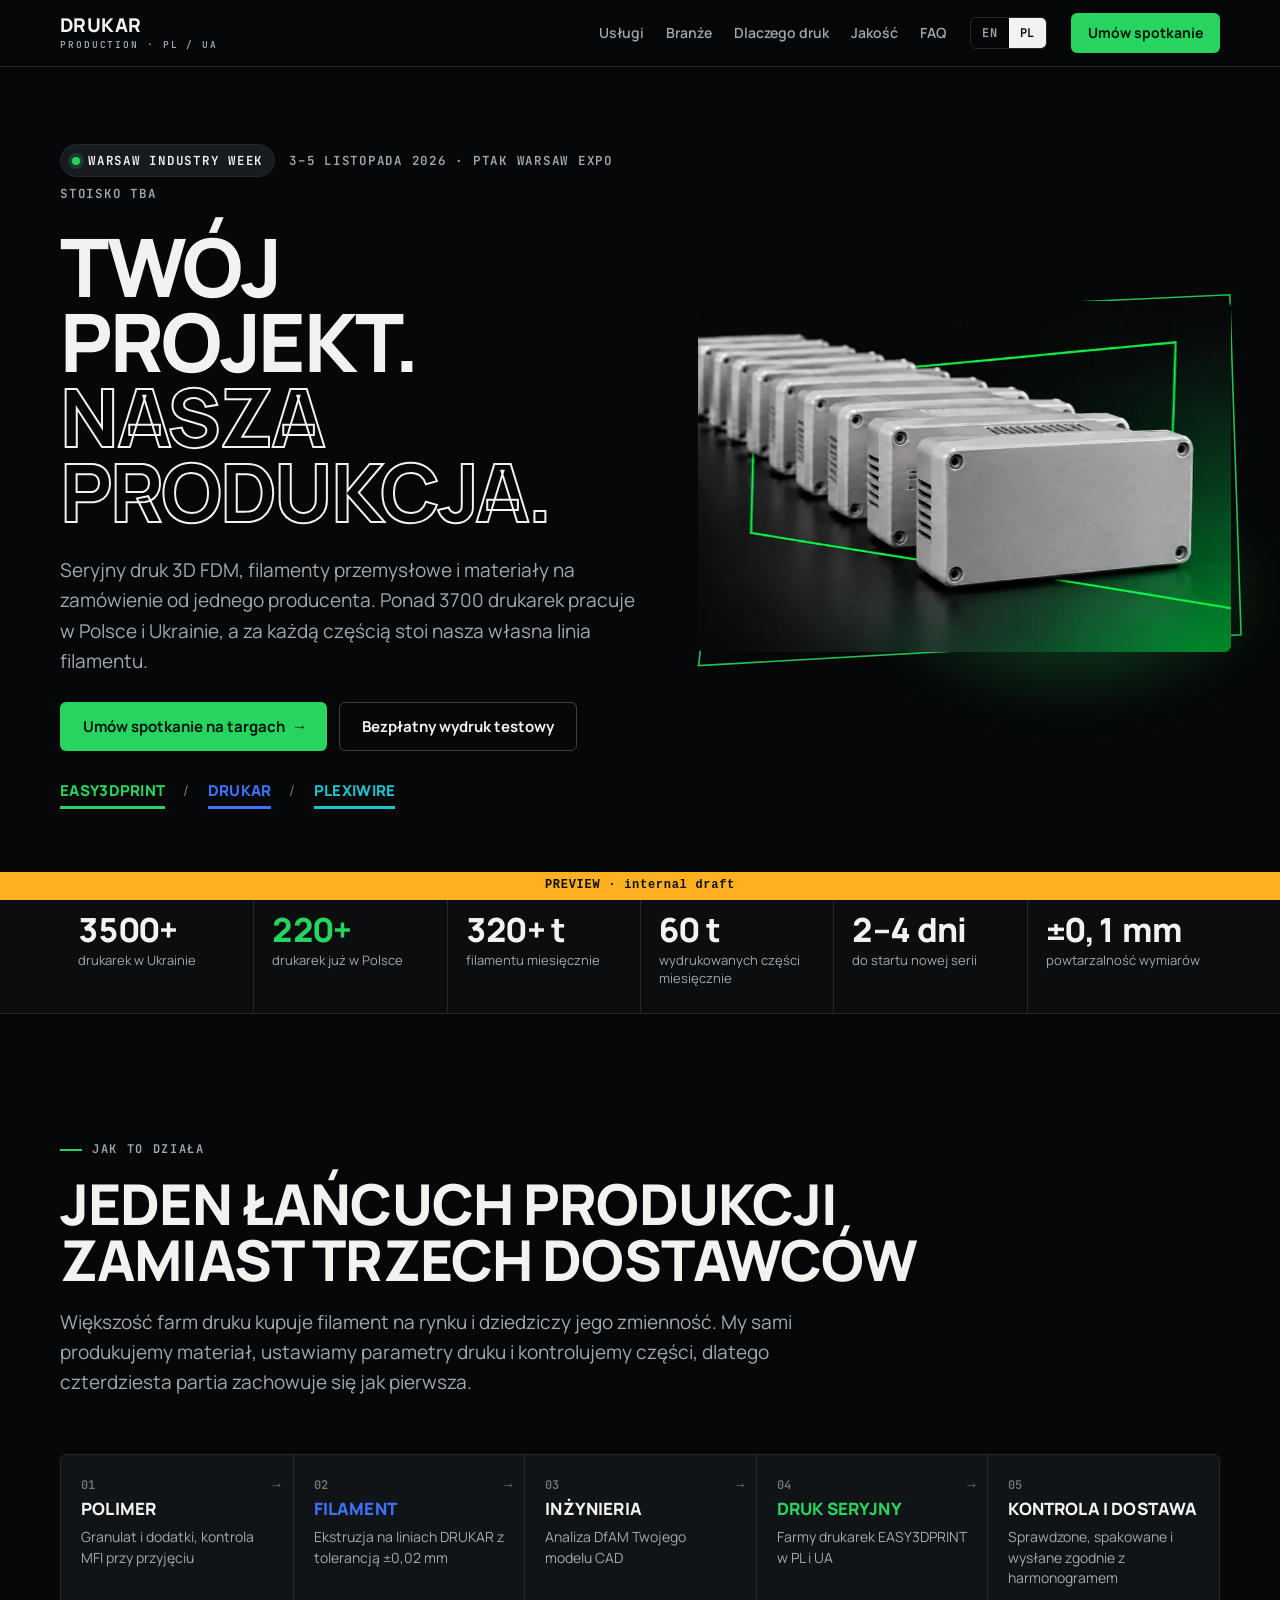
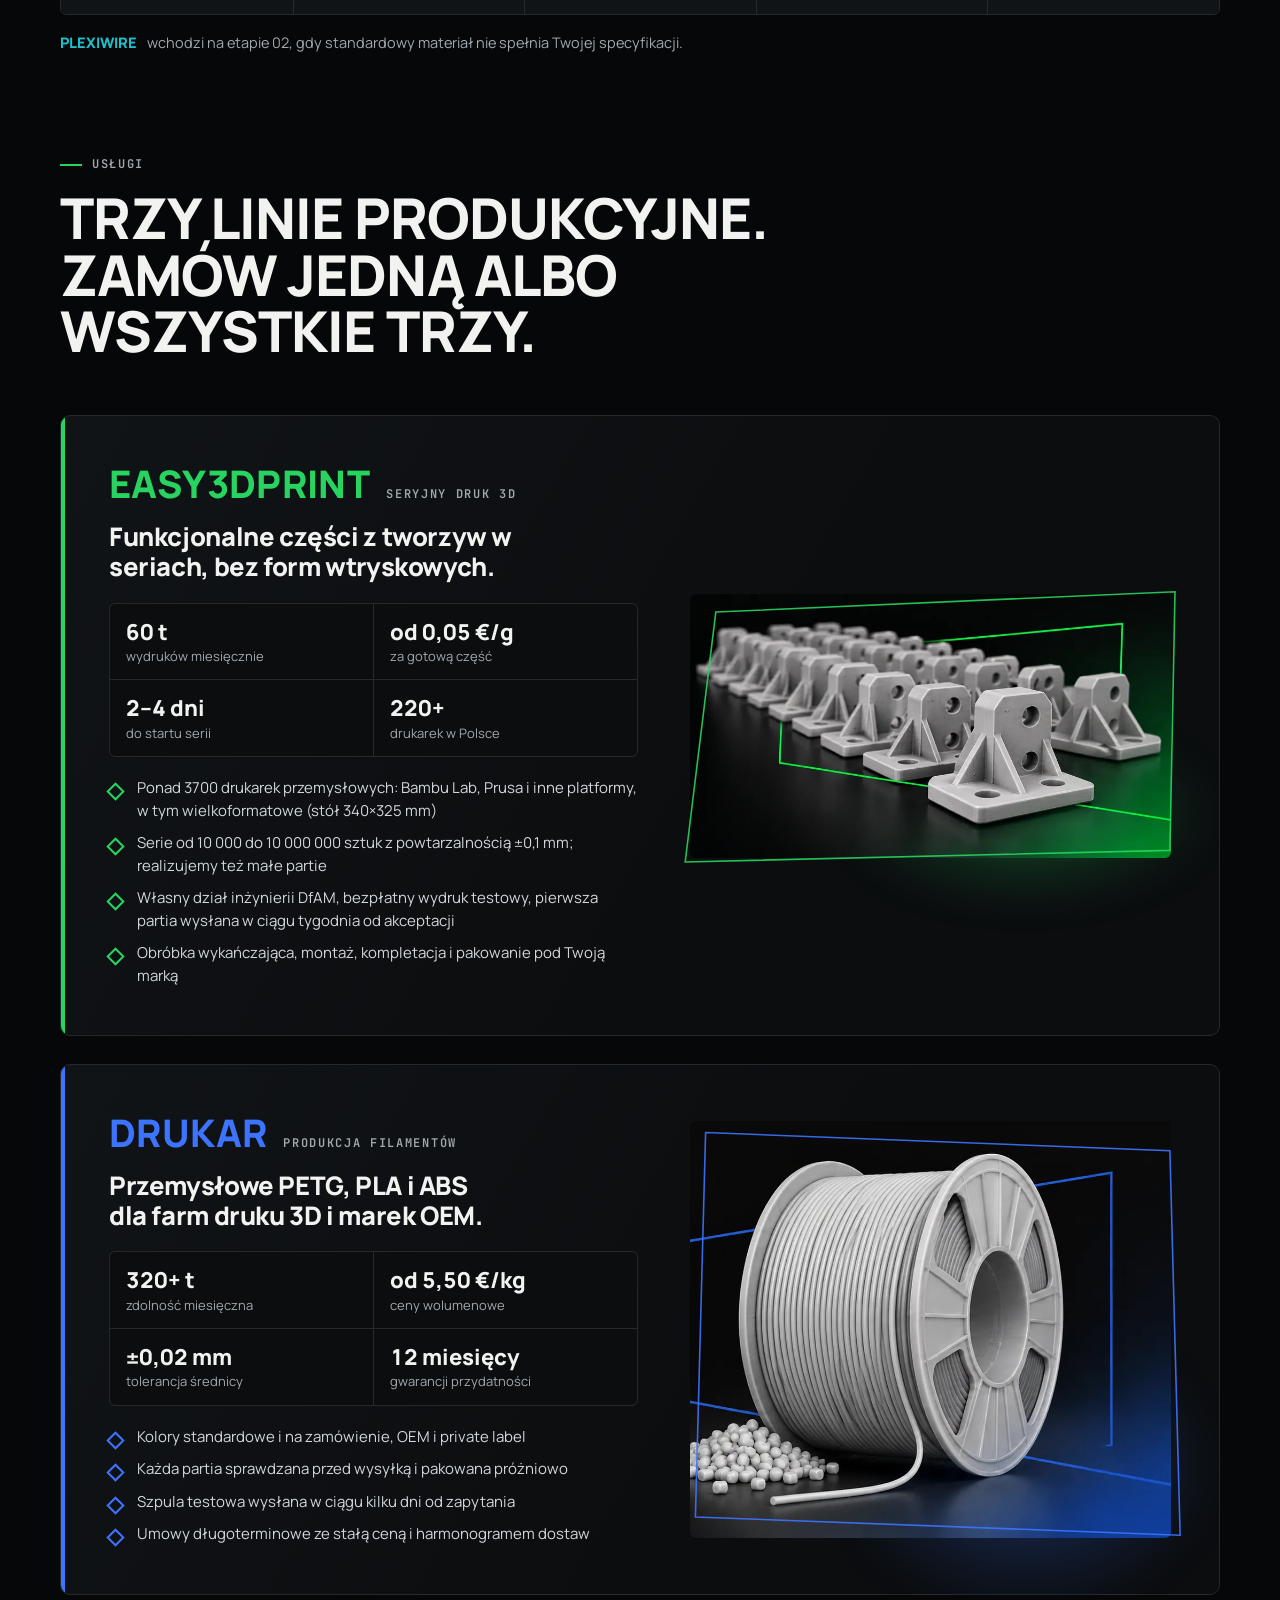
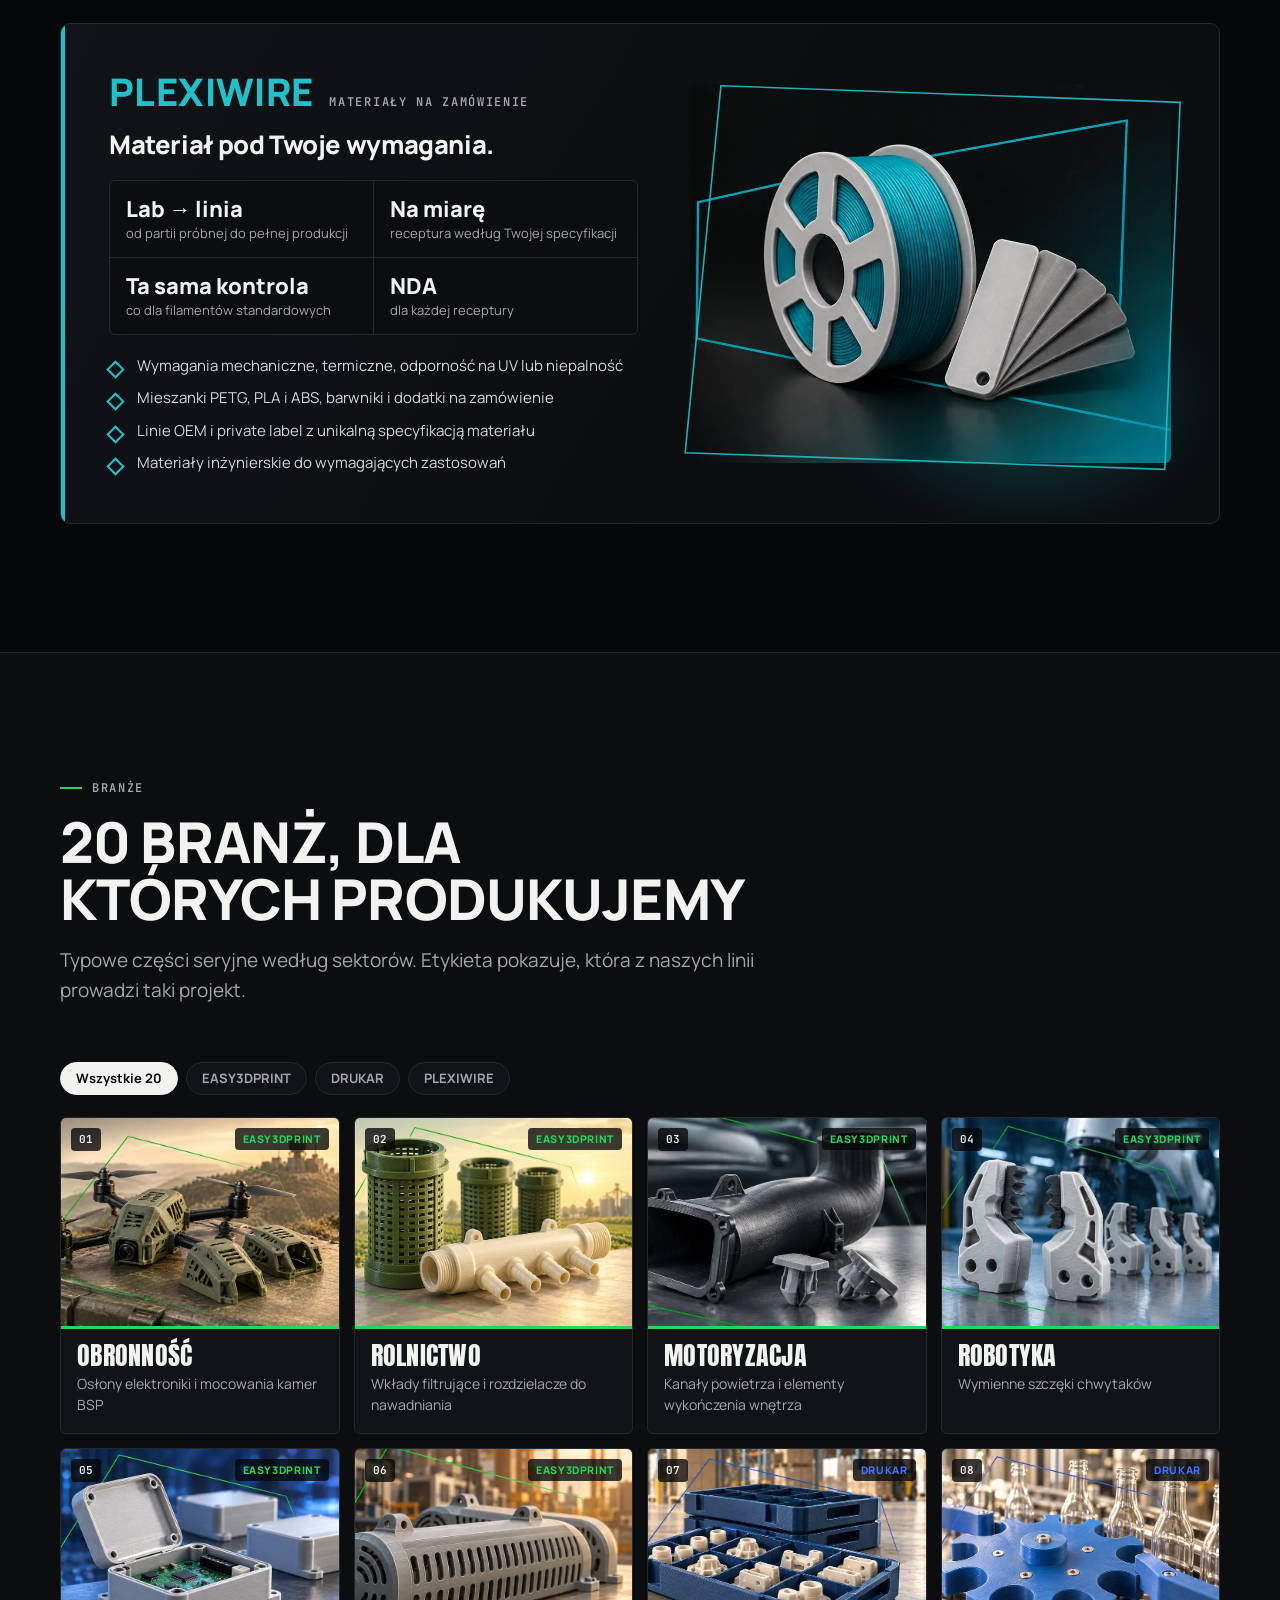
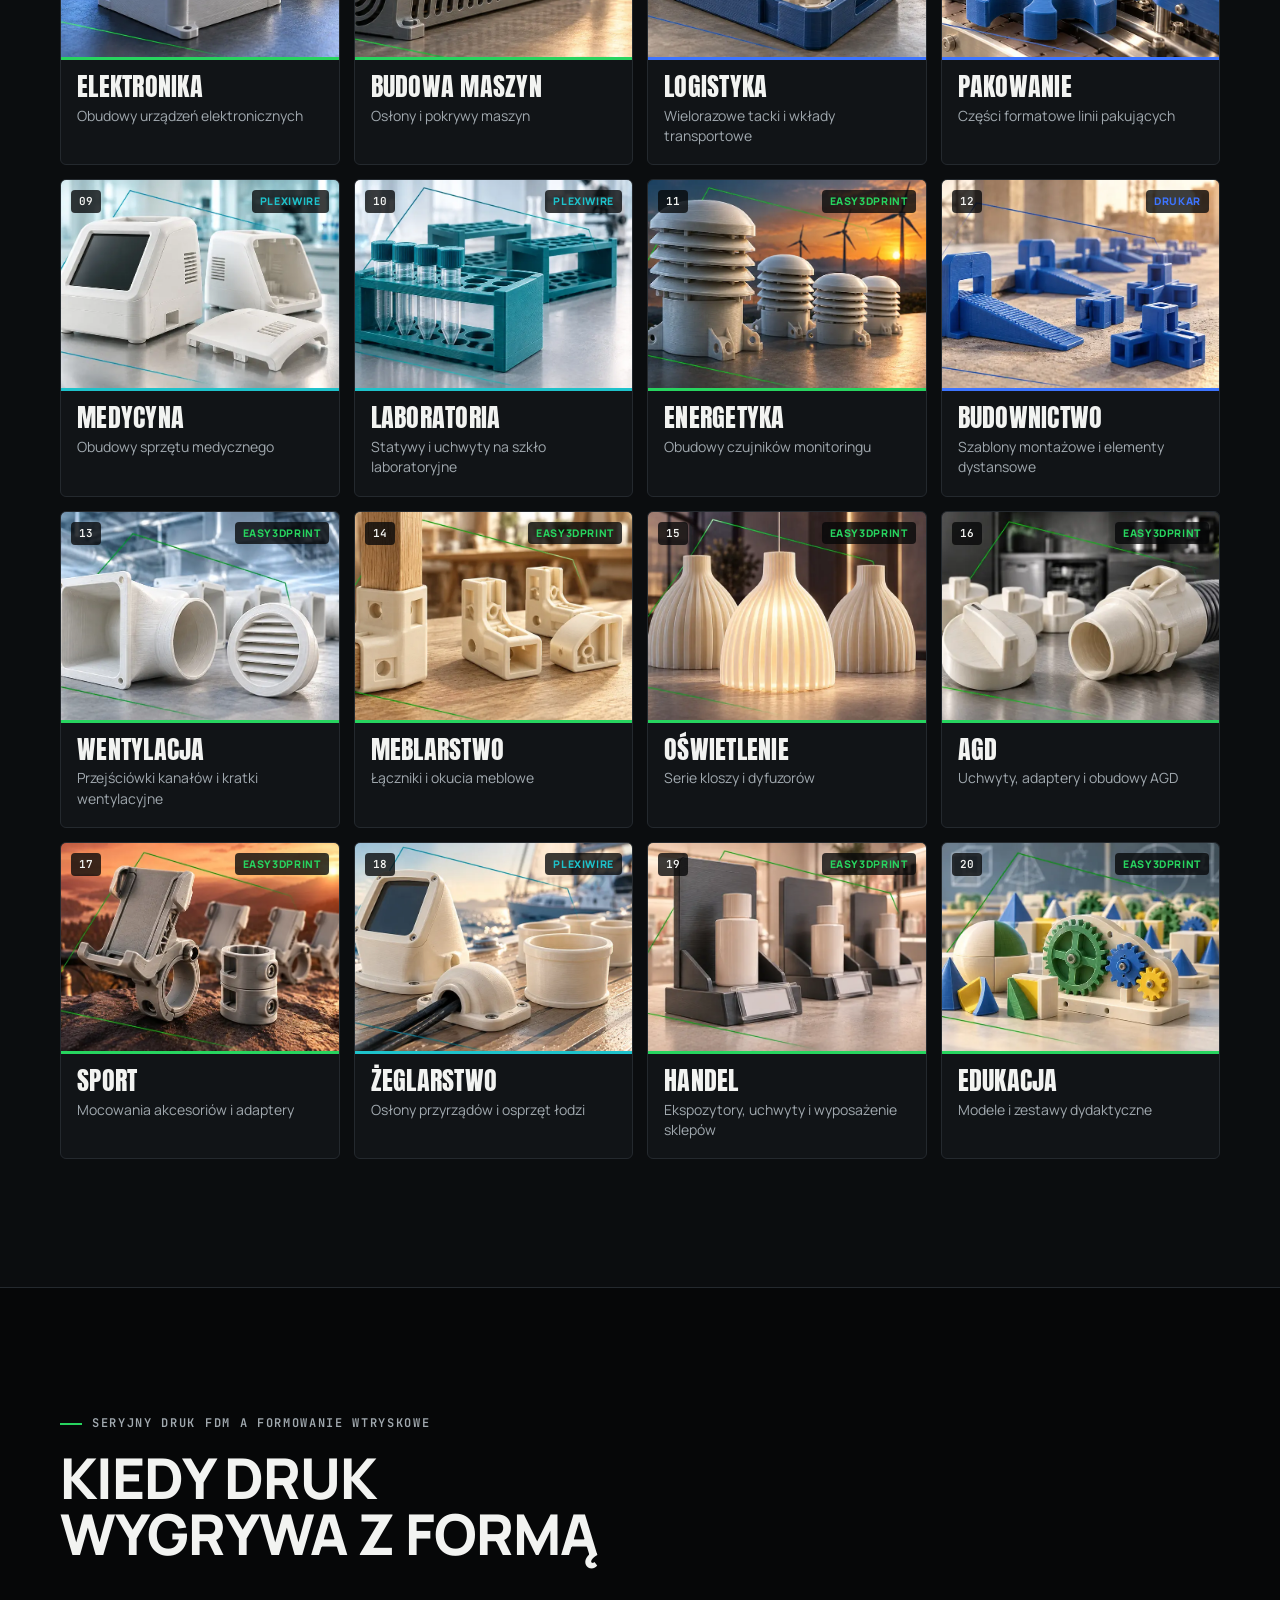
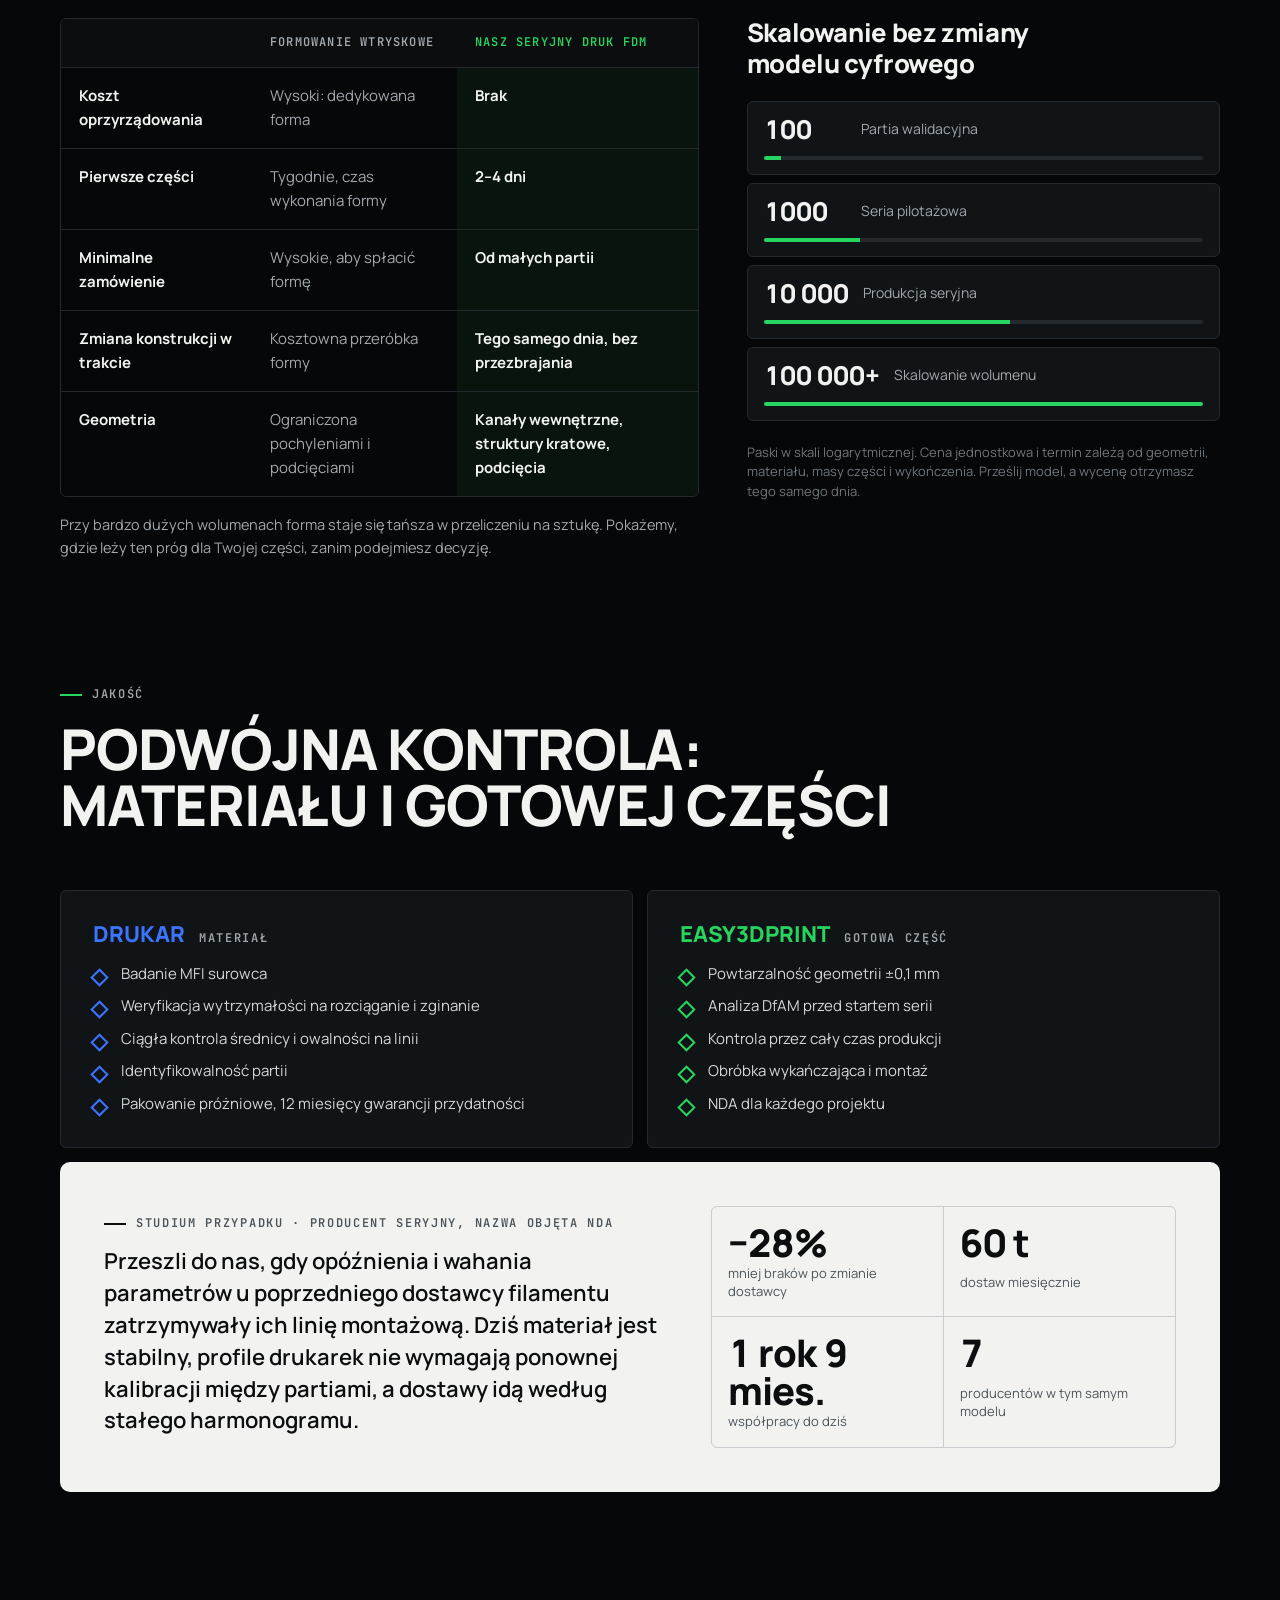
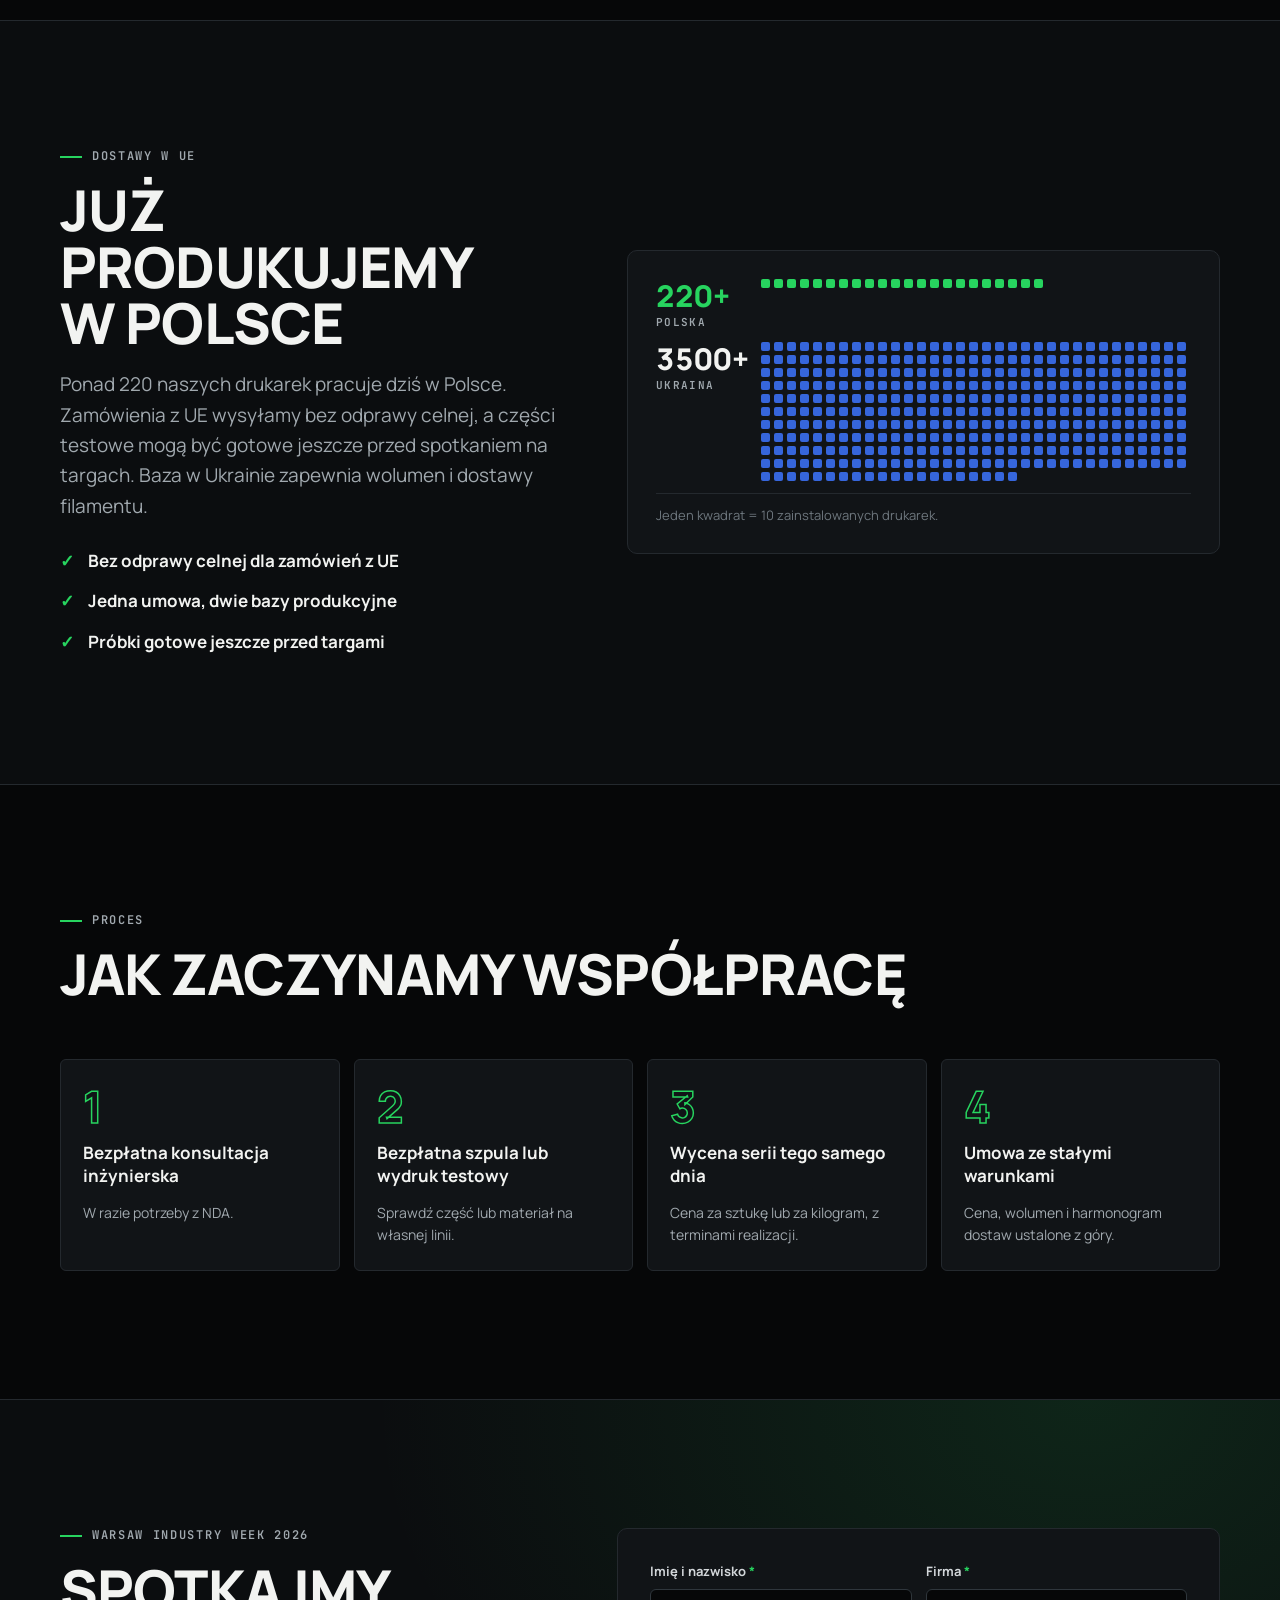
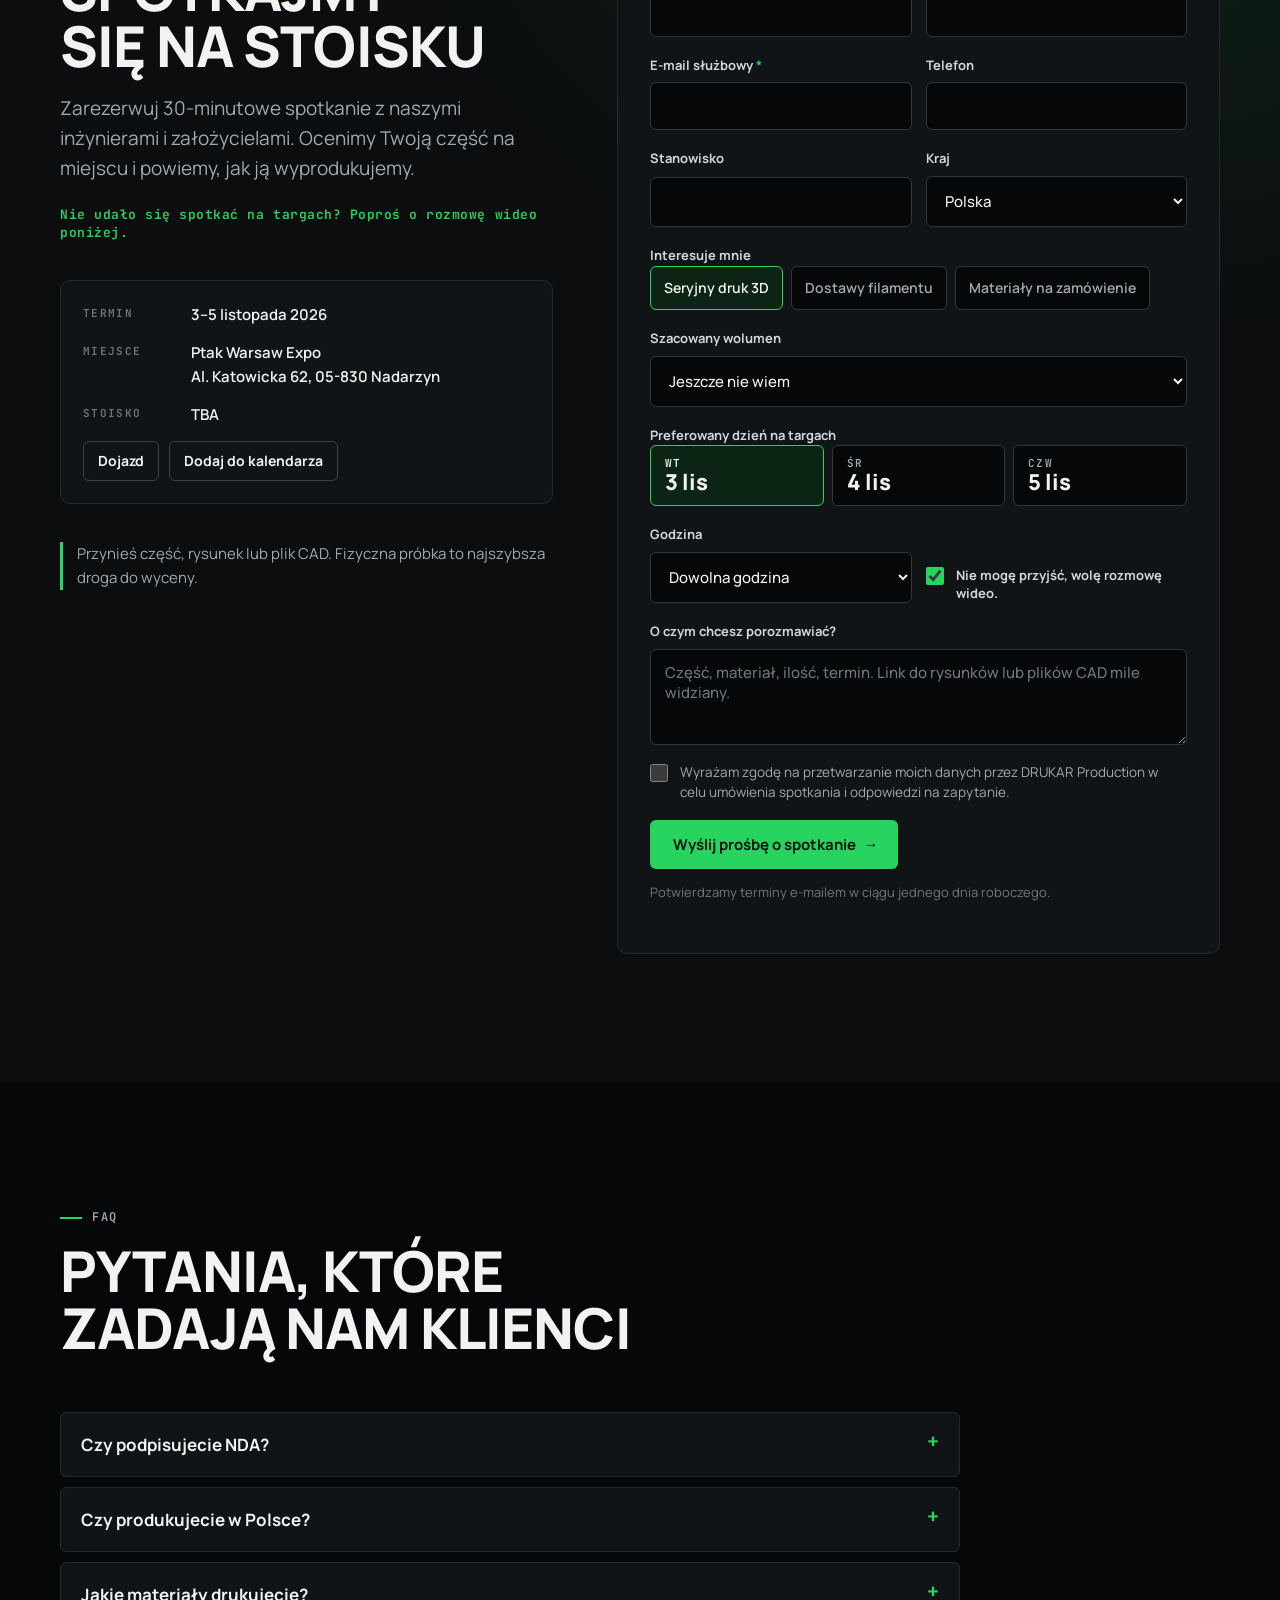
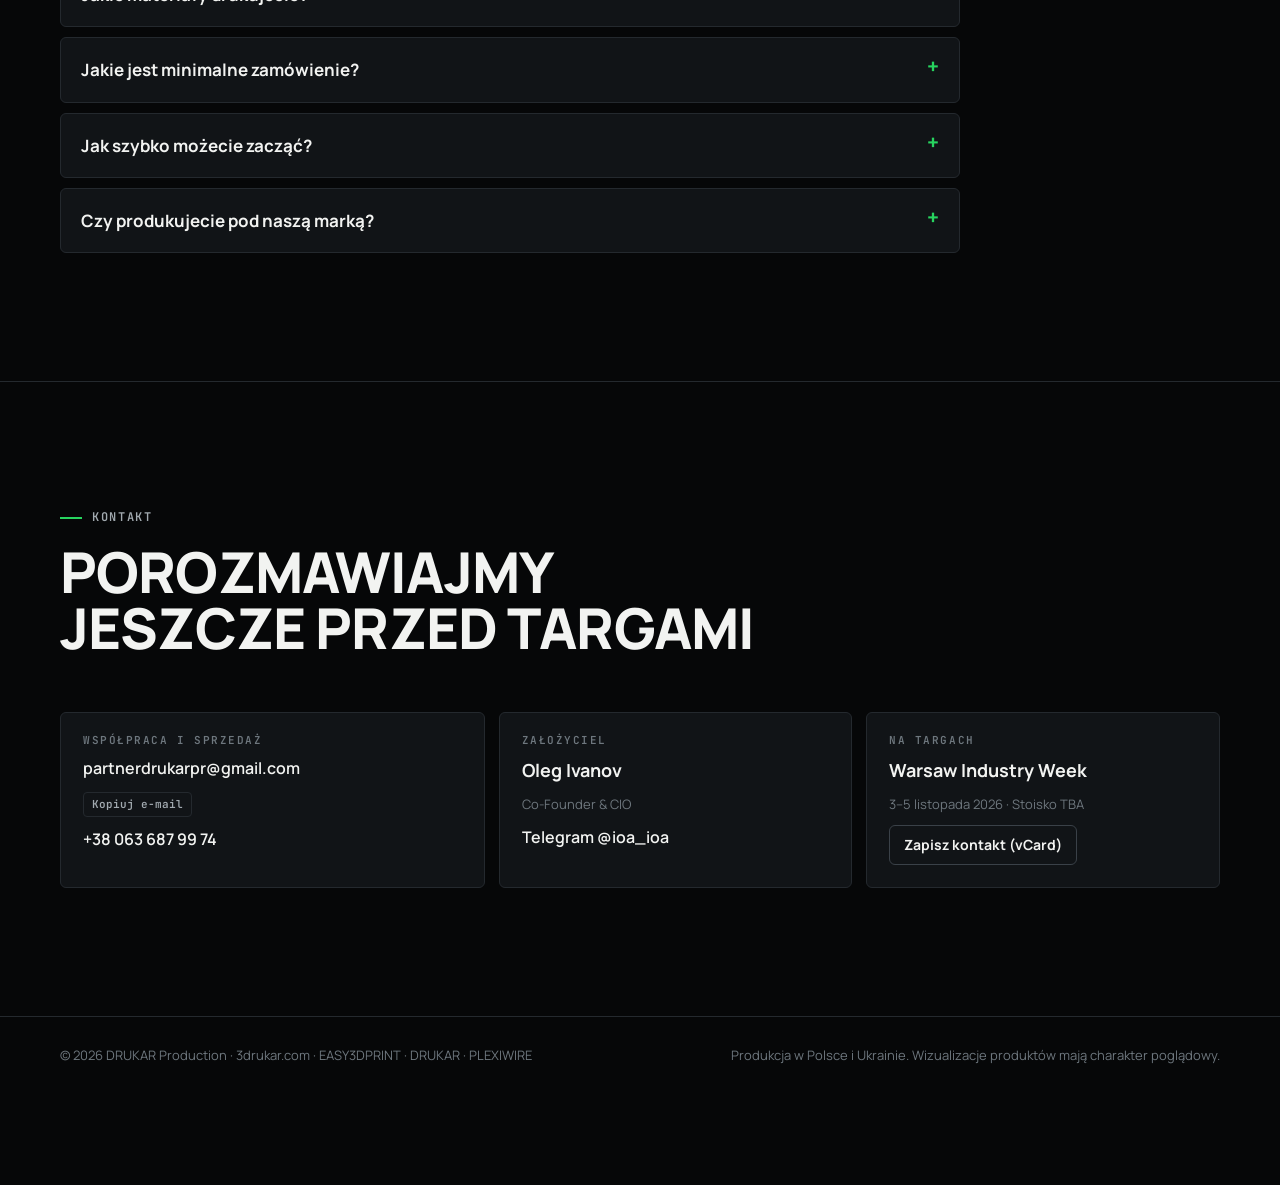
==== pl/index.html @ 249375d9 "Add files via upload" ====
<!doctype html>
<html lang="pl">
<head>
<meta name="robots" content="noindex, nofollow">
<meta charset="utf-8">
<meta name="viewport" content="width=device-width, initial-scale=1, viewport-fit=cover">
<title>DRUKAR Production · Seryjny druk 3D, filamenty i materiały na zamówienie</title>
<meta name="description" content="Seryjny druk 3D FDM, filamenty przemysłowe PETG/PLA/ABS i materiały na zamówienie od jednego producenta. Ponad 3700 drukarek w Polsce i Ukrainie. Spotkajmy się na Warsaw Industry Week, 3–5 listopada 2026.">
<link rel="canonical" href="https://3drukar.com/pl/">
<link rel="alternate" hreflang="en" href="https://3drukar.com/">
<link rel="alternate" hreflang="pl" href="https://3drukar.com/pl/">
<link rel="alternate" hreflang="x-default" href="https://3drukar.com/">
<meta name="theme-color" content="#060708">
<meta property="og:type" content="website">
<meta property="og:title" content="DRUKAR Production · Twój projekt. Nasza produkcja.">
<meta property="og:description" content="Seryjny druk 3D, filamenty i materiały na zamówienie. Ponad 220 drukarek już w Polsce. Warsaw Industry Week, 3–5 listopada 2026.">
<meta property="og:url" content="https://3drukar.com/pl/">
<meta property="og:locale" content="pl_PL">
<meta property="og:site_name" content="DRUKAR Production">
<meta property="og:image" content="https://3drukar.com/assets/og-pl.jpg">
<meta property="og:image:width" content="1200">
<meta property="og:image:height" content="630">
<meta name="twitter:card" content="summary_large_image">
<link rel="icon" href="data:image/svg+xml,%3Csvg xmlns='http://www.w3.org/2000/svg' viewBox='0 0 64 64'%3E%3Crect width='64' height='64' rx='12' fill='%23060708'/%3E%3Cpath d='M16 14h18c11 0 18 7 18 18s-7 18-18 18H16z' fill='none' stroke='%2327D45F' stroke-width='6'/%3E%3Ccircle cx='33' cy='32' r='5' fill='%232F6BFF'/%3E%3C/svg%3E">
<link rel="preload" href="../assets/fonts/manrope-latin-800-normal.woff2" as="font" type="font/woff2" crossorigin>
<link rel="stylesheet" href="../assets/fonts/fonts.css">
<script type="application/ld+json">
{"@context":"https://schema.org","@type":"Organization","name":"DRUKAR Production","alternateName":["EASY3DPRINT","DRUKAR","PLEXIWIRE"],"description":"Serial FDM 3D printing, industrial filament and custom materials manufacturer with production in Poland and Ukraine.","email":"partnerdrukarpr@gmail.com","telephone":"+380636879974","areaServed":"EU","event":{"@type":"BusinessEvent","name":"Warsaw Industry Week 2026","startDate":"2026-11-03","endDate":"2026-11-05","location":{"@type":"Place","name":"Ptak Warsaw Expo","address":"Al. Katowicka 62, 05-830 Nadarzyn, Poland"}}}
</script>
<link rel="stylesheet" href="../assets/site.css">
<style>.mcta{bottom:24px}footer{padding-bottom:120px}</style>
</head>
<body>

<div class="hint" id="langHint" hidden><div class="wrap"><a href="../pl/" hreflang="pl" lang="pl">Ta strona jest dostępna po polsku →</a><button type="button" id="hintClose" aria-label="Close">×</button></div></div>
<header class="bar">
  <div class="wrap">
    <a class="logo" href="#top" aria-label="DRUKAR Production"><b>DRUKAR</b><small>PRODUCTION · PL / UA</small></a>
    <nav class="nav" aria-label="Main">
      <a href="#services">Usługi</a>
      <a href="#industries">Branże</a>
      <a href="#why">Dlaczego druk</a>
      <a href="#quality">Jakość</a>
      <a href="#faq">FAQ</a>
    </nav>
    <nav class="lang" aria-label="Language"><a href="../" hreflang="en" lang="en">EN</a><a href="../pl/" hreflang="pl" lang="pl" aria-current="page">PL</a></nav>
    <a class="btn btn-primary" href="#meet">Umów spotkanie</a>
  </div>
</header>

<main id="top">

<!-- HERO -->
<section class="hero">
  <div class="wrap hero-grid">
    <div class="hero-copy">
      <div class="show-tag">
        <span class="live">Warsaw Industry Week</span>
        <span>3–5 listopada 2026 · Ptak Warsaw Expo</span>
        <span><span>Stoisko</span> <b data-cfg="booth">TBA</b></span>
      </div>
      <h1><span class="ln">Twój projekt.</span><span class="ln">Nasza produkcja.</span></h1>
      <p class="lede">Seryjny druk 3D FDM, filamenty przemysłowe i materiały na zamówienie od jednego producenta. Ponad 3700 drukarek pracuje w Polsce i Ukrainie, a za każdą częścią stoi nasza własna linia filamentu.</p>
      <div class="hero-actions">
        <a class="btn btn-primary" href="#meet"><span>Umów spotkanie na targach</span> <span class="arr">→</span></a>
        <a class="btn btn-ghost" href="#meet" data-test="1">Bezpłatny wydruk testowy</a>
      </div>
      <div class="brands" aria-label="Production lines">
        <span class="b-e3d">EASY3DPRINT</span><span class="s">/</span>
        <span class="b-drk">DRUKAR</span><span class="s">/</span>
        <span class="b-plx">PLEXIWIRE</span>
      </div>
    </div>
    <div class="shot">
      <svg class="frame" viewBox="0 0 100 100" preserveAspectRatio="none" aria-hidden="true"><polygon points="10,8 97,2 99,90 3,98"/></svg>
      <img src="../assets/img/f-serial.webp" width="900" height="593" alt="A series of identical grey 3D-printed electronics enclosures lined up on a black surface" fetchpriority="high">
    </div>
  </div>
</section>

<!-- KPI -->
<div class="kpis">
  <ul class="wrap">
    <li><b>3500+</b><span>drukarek w Ukrainie</span></li>
    <li class="pl"><b>220+</b><span>drukarek już w Polsce</span></li>
    <li><b>320+ t</b><span>filamentu miesięcznie</span></li>
    <li><b>60 t</b><span>wydrukowanych części miesięcznie</span></li>
    <li><b>2–4 dni</b><span>do startu nowej serii</span></li>
    <li><b>±0,1 mm</b><span>powtarzalność wymiarów</span></li>
  </ul>
</div>

<!-- CHAIN + SERVICES -->
<section id="services">
  <div class="wrap">
    <div class="sec-head">
      <p class="eyebrow">Jak to działa</p>
      <h2>Jeden łańcuch produkcji zamiast trzech dostawców</h2>
      <p class="lede">Większość farm druku kupuje filament na rynku i dziedziczy jego zmienność. My sami produkujemy materiał, ustawiamy parametry druku i kontrolujemy części, dlatego czterdziesta partia zachowuje się jak pierwsza.</p>
    </div>
    <ol class="chain">
      <li><b>Polimer</b><span>Granulat i dodatki, kontrola MFI przy przyjęciu</span></li>
      <li class="t-drk"><b>Filament</b><span>Ekstruzja na liniach DRUKAR z tolerancją ±0,02 mm</span></li>
      <li><b>Inżynieria</b><span>Analiza DfAM Twojego modelu CAD</span></li>
      <li class="t-e3d"><b>Druk seryjny</b><span>Farmy drukarek EASY3DPRINT w PL i UA</span></li>
      <li><b>Kontrola i dostawa</b><span>Sprawdzone, spakowane i wysłane zgodnie z harmonogramem</span></li>
    </ol>
    <p class="chain-note"><i>PLEXIWIRE</i><span>wchodzi na etapie 02, gdy standardowy materiał nie spełnia Twojej specyfikacji.</span></p>

    <div class="sec-head" style="margin-top:clamp(64px,8vw,104px)">
      <p class="eyebrow">Usługi</p>
      <h2>Trzy linie produkcyjne. Zamów jedną albo wszystkie trzy.</h2>
    </div>

    <div class="lines">
      <article class="line-panel e3d" id="easy3dprint">
        <div class="lp-copy">
          <div class="lp-tag"><b>EASY3DPRINT</b><span>Seryjny druk 3D</span></div>
          <h3>Funkcjonalne części z tworzyw w seriach, bez form wtryskowych.</h3>
          <div class="stats">
            <div><b>60 t</b><span>wydruków miesięcznie</span></div>
            <div><b>od 0,05 €/g</b><span>za gotową część</span></div>
            <div><b>2–4 dni</b><span>do startu serii</span></div>
            <div><b>220+</b><span>drukarek w Polsce</span></div>
          </div>
          <ul class="ticks">
            <li>Ponad 3700 drukarek przemysłowych: Bambu Lab, Prusa i inne platformy, w tym wielkoformatowe (stół 340×325 mm)</li>
            <li>Serie od 10 000 do 10 000 000 sztuk z powtarzalnością ±0,1 mm; realizujemy też małe partie</li>
            <li>Własny dział inżynierii DfAM, bezpłatny wydruk testowy, pierwsza partia wysłana w ciągu tygodnia od akceptacji</li>
            <li>Obróbka wykańczająca, montaż, kompletacja i pakowanie pod Twoją marką</li>
          </ul>
        </div>
        <div class="shot">
          <svg class="frame" viewBox="0 0 100 100" preserveAspectRatio="none" aria-hidden="true"><polygon points="8,10 98,3 97,92 2,96"/></svg>
          <img src="../assets/img/f-large-series.webp" width="900" height="494" loading="lazy" alt="Rows of identical 3D-printed mounting brackets produced in series">
        </div>
      </article>

      <article class="line-panel drk" id="drukar">
        <div class="lp-copy">
          <div class="lp-tag"><b>DRUKAR</b><span>Produkcja filamentów</span></div>
          <h3>Przemysłowe PETG, PLA i ABS dla farm druku 3D i marek OEM.</h3>
          <div class="stats">
            <div><b>320+ t</b><span>zdolność miesięczna</span></div>
            <div><b>od 5,50 €/kg</b><span>ceny wolumenowe</span></div>
            <div><b>±0,02 mm</b><span>tolerancja średnicy</span></div>
            <div><b>12 miesięcy</b><span>gwarancji przydatności</span></div>
          </div>
          <ul class="ticks">
            <li>Kolory standardowe i na zamówienie, OEM i private label</li>
            <li>Każda partia sprawdzana przed wysyłką i pakowana próżniowo</li>
            <li>Szpula testowa wysłana w ciągu kilku dni od zapytania</li>
            <li>Umowy długoterminowe ze stałą ceną i harmonogramem dostaw</li>
          </ul>
        </div>
        <div class="shot">
          <svg class="frame" viewBox="0 0 100 100" preserveAspectRatio="none" aria-hidden="true"><polygon points="6,6 97,10 99,94 4,90"/></svg>
          <img src="../assets/img/f-filament-producer.webp" width="900" height="778" loading="lazy" alt="A spool of grey filament with polymer pellets in front of it">
        </div>
      </article>

      <article class="line-panel plx" id="plexiwire">
        <div class="lp-copy">
          <div class="lp-tag"><b>PLEXIWIRE</b><span>Materiały na zamówienie</span></div>
          <h3>Materiał pod Twoje wymagania.</h3>
          <div class="stats">
            <div><b>Lab → linia</b><span>od partii próbnej do pełnej produkcji</span></div>
            <div><b>Na miarę</b><span>receptura według Twojej specyfikacji</span></div>
            <div><b>Ta sama kontrola</b><span>co dla filamentów standardowych</span></div>
            <div><b>NDA</b><span>dla każdej receptury</span></div>
          </div>
          <ul class="ticks">
            <li>Wymagania mechaniczne, termiczne, odporność na UV lub niepalność</li>
            <li>Mieszanki PETG, PLA i ABS, barwniki i dodatki na zamówienie</li>
            <li>Linie OEM i private label z unikalną specyfikacją materiału</li>
            <li>Materiały inżynierskie do wymagających zastosowań</li>
          </ul>
        </div>
        <div class="shot">
          <svg class="frame" viewBox="0 0 100 100" preserveAspectRatio="none" aria-hidden="true"><polygon points="9,4 99,8 96,96 2,92"/></svg>
          <img src="../assets/img/f-custom-filament.webp" width="900" height="709" loading="lazy" alt="A teal custom-colour filament spool next to colour sample chips">
        </div>
      </article>
    </div>
  </div>
</section>

<!-- INDUSTRIES -->
<section id="industries" style="background:var(--bg-2);border-block:1px solid var(--line)">
  <div class="wrap">
    <div class="sec-head">
      <p class="eyebrow">Branże</p>
      <h2>20 branż, dla których produkujemy</h2>
      <p class="lede">Typowe części seryjne według sektorów. Etykieta pokazuje, która z naszych linii prowadzi taki projekt.</p>
    </div>
    <div class="filters" role="group" aria-label="Filter by line">
      <button type="button" data-f="all" aria-pressed="true">Wszystkie 20</button>
      <button type="button" data-f="e3d" aria-pressed="false">EASY3DPRINT</button>
      <button type="button" data-f="drk" aria-pressed="false">DRUKAR</button>
      <button type="button" data-f="plx" aria-pressed="false">PLEXIWIRE</button>
    </div>
    <ul class="ind-grid" id="indGrid">
      <li class="ind" data-brand="e3d"><figure><img src="../assets/img/i-defense.webp" width="720" height="540" loading="lazy" alt="Osłony elektroniki i mocowania kamer BSP"></figure><span class="no">01</span><span class="brand">EASY3DPRINT</span><div class="body"><h3>Obronność</h3><p>Osłony elektroniki i mocowania kamer BSP</p></div></li>
      <li class="ind" data-brand="e3d"><figure><img src="../assets/img/i-agriculture.webp" width="720" height="540" loading="lazy" alt="Wkłady filtrujące i rozdzielacze do nawadniania"></figure><span class="no">02</span><span class="brand">EASY3DPRINT</span><div class="body"><h3>Rolnictwo</h3><p>Wkłady filtrujące i rozdzielacze do nawadniania</p></div></li>
      <li class="ind" data-brand="e3d"><figure><img src="../assets/img/i-automotive.webp" width="720" height="540" loading="lazy" alt="Kanały powietrza i elementy wykończenia wnętrza"></figure><span class="no">03</span><span class="brand">EASY3DPRINT</span><div class="body"><h3>Motoryzacja</h3><p>Kanały powietrza i elementy wykończenia wnętrza</p></div></li>
      <li class="ind" data-brand="e3d"><figure><img src="../assets/img/i-robotics.webp" width="720" height="540" loading="lazy" alt="Wymienne szczęki chwytaków"></figure><span class="no">04</span><span class="brand">EASY3DPRINT</span><div class="body"><h3>Robotyka</h3><p>Wymienne szczęki chwytaków</p></div></li>
      <li class="ind" data-brand="e3d"><figure><img src="../assets/img/i-electronics.webp" width="720" height="540" loading="lazy" alt="Obudowy urządzeń elektronicznych"></figure><span class="no">05</span><span class="brand">EASY3DPRINT</span><div class="body"><h3>Elektronika</h3><p>Obudowy urządzeń elektronicznych</p></div></li>
      <li class="ind" data-brand="e3d"><figure><img src="../assets/img/i-machinery.webp" width="720" height="540" loading="lazy" alt="Osłony i pokrywy maszyn"></figure><span class="no">06</span><span class="brand">EASY3DPRINT</span><div class="body"><h3>Budowa maszyn</h3><p>Osłony i pokrywy maszyn</p></div></li>
      <li class="ind" data-brand="drk"><figure><img src="../assets/img/i-logistics.webp" width="720" height="540" loading="lazy" alt="Wielorazowe tacki i wkłady transportowe"></figure><span class="no">07</span><span class="brand">DRUKAR</span><div class="body"><h3>Logistyka</h3><p>Wielorazowe tacki i wkłady transportowe</p></div></li>
      <li class="ind" data-brand="drk"><figure><img src="../assets/img/i-packaging.webp" width="720" height="540" loading="lazy" alt="Części formatowe linii pakujących"></figure><span class="no">08</span><span class="brand">DRUKAR</span><div class="body"><h3>Pakowanie</h3><p>Części formatowe linii pakujących</p></div></li>
      <li class="ind" data-brand="plx"><figure><img src="../assets/img/i-medical.webp" width="720" height="540" loading="lazy" alt="Obudowy sprzętu medycznego"></figure><span class="no">09</span><span class="brand">PLEXIWIRE</span><div class="body"><h3>Medycyna</h3><p>Obudowy sprzętu medycznego</p></div></li>
      <li class="ind" data-brand="plx"><figure><img src="../assets/img/i-laboratory.webp" width="720" height="540" loading="lazy" alt="Statywy i uchwyty na szkło laboratoryjne"></figure><span class="no">10</span><span class="brand">PLEXIWIRE</span><div class="body"><h3>Laboratoria</h3><p>Statywy i uchwyty na szkło laboratoryjne</p></div></li>
      <li class="ind" data-brand="e3d"><figure><img src="../assets/img/i-energy.webp" width="720" height="540" loading="lazy" alt="Obudowy czujników monitoringu"></figure><span class="no">11</span><span class="brand">EASY3DPRINT</span><div class="body"><h3>Energetyka</h3><p>Obudowy czujników monitoringu</p></div></li>
      <li class="ind" data-brand="drk"><figure><img src="../assets/img/i-construction.webp" width="720" height="540" loading="lazy" alt="Szablony montażowe i elementy dystansowe"></figure><span class="no">12</span><span class="brand">DRUKAR</span><div class="body"><h3>Budownictwo</h3><p>Szablony montażowe i elementy dystansowe</p></div></li>
      <li class="ind" data-brand="e3d"><figure><img src="../assets/img/i-ventilation.webp" width="720" height="540" loading="lazy" alt="Przejściówki kanałów i kratki wentylacyjne"></figure><span class="no">13</span><span class="brand">EASY3DPRINT</span><div class="body"><h3>Wentylacja</h3><p>Przejściówki kanałów i kratki wentylacyjne</p></div></li>
      <li class="ind" data-brand="e3d"><figure><img src="../assets/img/i-furniture.webp" width="720" height="540" loading="lazy" alt="Łączniki i okucia meblowe"></figure><span class="no">14</span><span class="brand">EASY3DPRINT</span><div class="body"><h3>Meblarstwo</h3><p>Łączniki i okucia meblowe</p></div></li>
      <li class="ind" data-brand="e3d"><figure><img src="../assets/img/i-lighting.webp" width="720" height="540" loading="lazy" alt="Serie kloszy i dyfuzorów"></figure><span class="no">15</span><span class="brand">EASY3DPRINT</span><div class="body"><h3>Oświetlenie</h3><p>Serie kloszy i dyfuzorów</p></div></li>
      <li class="ind" data-brand="e3d"><figure><img src="../assets/img/i-appliances.webp" width="720" height="540" loading="lazy" alt="Uchwyty, adaptery i obudowy AGD"></figure><span class="no">16</span><span class="brand">EASY3DPRINT</span><div class="body"><h3>AGD</h3><p>Uchwyty, adaptery i obudowy AGD</p></div></li>
      <li class="ind" data-brand="e3d"><figure><img src="../assets/img/i-sport.webp" width="720" height="540" loading="lazy" alt="Mocowania akcesoriów i adaptery"></figure><span class="no">17</span><span class="brand">EASY3DPRINT</span><div class="body"><h3>Sport</h3><p>Mocowania akcesoriów i adaptery</p></div></li>
      <li class="ind" data-brand="plx"><figure><img src="../assets/img/i-marine.webp" width="720" height="540" loading="lazy" alt="Osłony przyrządów i osprzęt łodzi"></figure><span class="no">18</span><span class="brand">PLEXIWIRE</span><div class="body"><h3>Żeglarstwo</h3><p>Osłony przyrządów i osprzęt łodzi</p></div></li>
      <li class="ind" data-brand="e3d"><figure><img src="../assets/img/i-retail.webp" width="720" height="540" loading="lazy" alt="Ekspozytory, uchwyty i wyposażenie sklepów"></figure><span class="no">19</span><span class="brand">EASY3DPRINT</span><div class="body"><h3>Handel</h3><p>Ekspozytory, uchwyty i wyposażenie sklepów</p></div></li>
      <li class="ind" data-brand="e3d"><figure><img src="../assets/img/i-education.webp" width="720" height="540" loading="lazy" alt="Modele i zestawy dydaktyczne"></figure><span class="no">20</span><span class="brand">EASY3DPRINT</span><div class="body"><h3>Edukacja</h3><p>Modele i zestawy dydaktyczne</p></div></li>
    </ul>
  </div>
</section>

<!-- WHY PRINT -->
<section id="why">
  <div class="wrap">
    <div class="sec-head">
      <p class="eyebrow">Seryjny druk FDM a formowanie wtryskowe</p>
      <h2>Kiedy druk wygrywa z formą</h2>
    </div>
    <div class="cmp-grid">
      <div style="min-width:0">
        <div class="tbl-wrap">
          <table>
            <thead><tr><th><span class="sr">Criterion</span></th><th>Formowanie wtryskowe</th><th class="us">Nasz seryjny druk FDM</th></tr></thead>
            <tbody>
              <tr><th>Koszt oprzyrządowania</th><td>Wysoki: dedykowana forma</td><td class="us">Brak</td></tr>
              <tr><th>Pierwsze części</th><td>Tygodnie, czas wykonania formy</td><td class="us">2–4 dni</td></tr>
              <tr><th>Minimalne zamówienie</th><td>Wysokie, aby spłacić formę</td><td class="us">Od małych partii</td></tr>
              <tr><th>Zmiana konstrukcji w trakcie</th><td>Kosztowna przeróbka formy</td><td class="us">Tego samego dnia, bez przezbrajania</td></tr>
              <tr><th>Geometria</th><td>Ograniczona pochyleniami i podcięciami</td><td class="us">Kanały wewnętrzne, struktury kratowe, podcięcia</td></tr>
            </tbody>
          </table>
        </div>
        <p class="honest">Przy bardzo dużych wolumenach forma staje się tańsza w przeliczeniu na sztukę. Pokażemy, gdzie leży ten próg dla Twojej części, zanim podejmiesz decyzję.</p>
      </div>
      <div class="cmp-side">
        <h3>Skalowanie bez zmiany modelu cyfrowego</h3>
        <ol class="ladder">
          <li><b>100</b><span>Partia walidacyjna</span><span class="bar-fill"><i style="width:4%"></i></span></li>
          <li><b>1000</b><span>Seria pilotażowa</span><span class="bar-fill"><i style="width:22%"></i></span></li>
          <li><b>10 000</b><span>Produkcja seryjna</span><span class="bar-fill"><i style="width:56%"></i></span></li>
          <li><b>100 000+</b><span>Skalowanie wolumenu</span><span class="bar-fill"><i style="width:100%"></i></span></li>
        </ol>
        <p class="small">Paski w skali logarytmicznej. Cena jednostkowa i termin zależą od geometrii, materiału, masy części i wykończenia. Prześlij model, a wycenę otrzymasz tego samego dnia.</p>
      </div>
    </div>
  </div>
</section>

<!-- QUALITY -->
<section id="quality" style="padding-top:0">
  <div class="wrap">
    <div class="sec-head">
      <p class="eyebrow">Jakość</p>
      <h2>Podwójna kontrola: materiału i gotowej części</h2>
    </div>
    <div class="q-grid">
      <div class="q-card drk">
        <header><b>DRUKAR</b><span>Materiał</span></header>
        <ul class="ticks">
          <li>Badanie MFI surowca</li>
          <li>Weryfikacja wytrzymałości na rozciąganie i zginanie</li>
          <li>Ciągła kontrola średnicy i owalności na linii</li>
          <li>Identyfikowalność partii</li>
          <li>Pakowanie próżniowe, 12 miesięcy gwarancji przydatności</li>
        </ul>
      </div>
      <div class="q-card e3d">
        <header><b>EASY3DPRINT</b><span>Gotowa część</span></header>
        <ul class="ticks">
          <li>Powtarzalność geometrii ±0,1 mm</li>
          <li>Analiza DfAM przed startem serii</li>
          <li>Kontrola przez cały czas produkcji</li>
          <li>Obróbka wykańczająca i montaż</li>
          <li>NDA dla każdego projektu</li>
        </ul>
      </div>
    </div>
    <div class="case">
      <div>
        <p class="eyebrow">Studium przypadku · producent seryjny, nazwa objęta NDA</p>
        <blockquote>Przeszli do nas, gdy opóźnienia i wahania parametrów u poprzedniego dostawcy filamentu zatrzymywały ich linię montażową. Dziś materiał jest stabilny, profile drukarek nie wymagają ponownej kalibracji między partiami, a dostawy idą według stałego harmonogramu.</blockquote>
      </div>
      <div class="case-stats">
        <div><b>−28%</b><span>mniej braków po zmianie dostawcy</span></div>
        <div><b>60 t</b><span>dostaw miesięcznie</span></div>
        <div><b>1 rok 9 mies.</b><span>współpracy do dziś</span></div>
        <div><b>7</b><span>producentów w tym samym modelu</span></div>
      </div>
    </div>
  </div>
</section>

<!-- POLAND -->
<section id="poland" style="background:var(--bg-2);border-block:1px solid var(--line)">
  <div class="wrap pl-grid">
    <div>
      <div class="sec-head" style="margin-bottom:0">
        <p class="eyebrow">Dostawy w UE</p>
        <h2>Już produkujemy w Polsce</h2>
        <p class="lede">Ponad 220 naszych drukarek pracuje dziś w Polsce. Zamówienia z UE wysyłamy bez odprawy celnej, a części testowe mogą być gotowe jeszcze przed spotkaniem na targach. Baza w Ukrainie zapewnia wolumen i dostawy filamentu.</p>
      </div>
      <ul class="pl-points">
        <li>Bez odprawy celnej dla zamówień z UE</li>
        <li>Jedna umowa, dwie bazy produkcyjne</li>
        <li>Próbki gotowe jeszcze przed targami</li>
      </ul>
    </div>
    <div class="bases" aria-label="Installed printers by country">
      <div class="base pl"><div class="lbl"><b>220+</b><span>Polska</span></div><div class="dots" data-n="22"></div></div>
      <div class="base ua"><div class="lbl"><b>3500+</b><span>Ukraina</span></div><div class="dots" data-n="350"></div></div>
      <p class="legend small">Jeden kwadrat = 10 zainstalowanych drukarek.</p>
    </div>
  </div>
</section>

<!-- PROCESS -->
<section id="process">
  <div class="wrap">
    <div class="sec-head">
      <p class="eyebrow">Proces</p>
      <h2>Jak zaczynamy współpracę</h2>
    </div>
    <ol class="steps">
      <li><b>Bezpłatna konsultacja inżynierska</b><span>W razie potrzeby z NDA.</span></li>
      <li><b>Bezpłatna szpula lub wydruk testowy</b><span>Sprawdź część lub materiał na własnej linii.</span></li>
      <li><b>Wycena serii tego samego dnia</b><span>Cena za sztukę lub za kilogram, z terminami realizacji.</span></li>
      <li><b>Umowa ze stałymi warunkami</b><span>Cena, wolumen i harmonogram dostaw ustalone z góry.</span></li>
    </ol>
  </div>
</section>

<!-- MEET -->
<section id="meet" class="meet">
  <div class="wrap meet-grid">
    <div class="venue">
      <div class="sec-head" style="margin-bottom:0">
        <p class="eyebrow">Warsaw Industry Week 2026</p>
        <h2>Spotkajmy się na stoisku</h2>
        <p class="lede">Zarezerwuj 30-minutowe spotkanie z naszymi inżynierami i założycielami. Ocenimy Twoją część na miejscu i powiemy, jak ją wyprodukujemy.</p>
      </div>
      <p class="countdown" id="countdown"></p>
      <dl class="vcard">
        <div class="vrow"><dt>Termin</dt><dd>3–5 listopada 2026</dd></div>
        <div class="vrow"><dt>Miejsce</dt><dd>Ptak Warsaw Expo<br>Al. Katowicka 62, 05-830 Nadarzyn</dd></div>
        <div class="vrow"><dt>Stoisko</dt><dd data-cfg="booth">TBA</dd></div>
        <div class="vlinks">
          <a class="btn btn-ghost" id="mapLink" href="https://www.google.com/maps/search/?api=1&amp;query=Ptak+Warsaw+Expo+Nadarzyn" target="_blank" rel="noopener">Dojazd</a>
          <button class="btn btn-ghost" type="button" id="icsBtn">Dodaj do kalendarza</button>
        </div>
      </dl>
      <p class="bring">Przynieś część, rysunek lub plik CAD. Fizyczna próbka to najszybsza droga do wyceny.</p>
    </div>

    <form id="leadForm" novalidate>
      <div class="f2">
        <div class="fld"><label for="f-name"><span>Imię i nazwisko</span> <span class="req">*</span></label><input id="f-name" name="name" type="text" autocomplete="name" required></div>
        <div class="fld"><label for="f-company"><span>Firma</span> <span class="req">*</span></label><input id="f-company" name="company" type="text" autocomplete="organization" required></div>
      </div>
      <div class="f2">
        <div class="fld"><label for="f-email"><span>E-mail służbowy</span> <span class="req">*</span></label><input id="f-email" name="email" type="email" autocomplete="email" required></div>
        <div class="fld"><label for="f-phone">Telefon</label><input id="f-phone" name="phone" type="tel" autocomplete="tel"></div>
      </div>
      <div class="f2">
        <div class="fld"><label for="f-role">Stanowisko</label><input id="f-role" name="role" type="text" autocomplete="organization-title"></div>
        <div class="fld"><label for="f-country">Kraj</label>
          <select id="f-country" name="country">
            <option value="Poland">Polska</option>
            <option value="Germany">Niemcy</option>
            <option value="Czech Republic">Czechy</option>
            <option value="Slovakia">Słowacja</option>
            <option value="Lithuania">Litwa</option>
            <option value="Netherlands">Holandia</option>
            <option value="Other EU">Inny kraj UE</option>
            <option value="Ukraine">Ukraina</option>
            <option value="Other">Inny</option>
          </select>
        </div>
      </div>
      <fieldset class="fld">
        <legend>Interesuje mnie</legend>
        <div class="chips">
          <label class="chip c-e3d"><input type="checkbox" name="interest" value="Serial 3D printing" id="f-i1" checked><span>Seryjny druk 3D</span></label>
          <label class="chip c-drk"><input type="checkbox" name="interest" value="Filament" id="f-i2"><span>Dostawy filamentu</span></label>
          <label class="chip c-plx"><input type="checkbox" name="interest" value="Custom materials" id="f-i3"><span>Materiały na zamówienie</span></label>
        </div>
      </fieldset>
      <div class="fld"><label for="f-volume">Szacowany wolumen</label>
        <select id="f-volume" name="volume">
          <option value="">Jeszcze nie wiem</option>
          <option value="Prototype / <1,000 pcs">Prototyp lub poniżej 1000 sztuk</option>
          <option value="1,000–10,000 pcs">1000–10 000 sztuk</option>
          <option value="10,000–100,000 pcs">10 000–100 000 sztuk</option>
          <option value="100,000+ pcs">Ponad 100 000 sztuk</option>
          <option value="Filament <1 t/mo">Filament: poniżej 1 t miesięcznie</option>
          <option value="Filament 1–10 t/mo">Filament: 1–10 t miesięcznie</option>
          <option value="Filament 10+ t/mo">Filament: ponad 10 t miesięcznie</option>
        </select>
      </div>
      <fieldset class="fld">
        <legend>Preferowany dzień na targach</legend>
        <div class="days">
          <label class="chip"><input type="radio" name="day" value="2026-11-03" id="f-d1" checked><span><small>Wt</small><b>3 lis</b></span></label>
          <label class="chip"><input type="radio" name="day" value="2026-11-04" id="f-d2"><span><small>Śr</small><b>4 lis</b></span></label>
          <label class="chip"><input type="radio" name="day" value="2026-11-05" id="f-d3"><span><small>Czw</small><b>5 lis</b></span></label>
        </div>
      </fieldset>
      <div class="f2">
        <div class="fld"><label for="f-slot">Godzina</label><select id="f-slot" name="slot"></select></div>
        <div class="fld" style="align-content:end"><label class="check" for="f-video"><input type="checkbox" id="f-video" name="video" value="yes"><span>Nie mogę przyjść, wolę rozmowę wideo.</span></label></div>
      </div>
      <div class="fld"><label for="f-msg">O czym chcesz porozmawiać?</label><textarea id="f-msg" name="message" placeholder="Część, materiał, ilość, termin. Link do rysunków lub plików CAD mile widziany."></textarea></div>
      <input class="hp" type="text" name="website" id="f-website" tabindex="-1" autocomplete="off" aria-hidden="true">
      <label class="check" for="f-consent"><input type="checkbox" id="f-consent" name="consent" value="yes" required><span>Wyrażam zgodę na przetwarzanie moich danych przez DRUKAR Production w celu umówienia spotkania i odpowiedzi na zapytanie.</span></label>
      <div class="f-actions">
        <button class="btn btn-primary" type="submit" id="f-submit"><span>Wyślij prośbę o spotkanie</span> <span class="arr">→</span></button>
        <span class="small">Potwierdzamy terminy e-mailem w ciągu jednego dnia roboczego.</span>
      </div>
      <div id="f-status" role="status" aria-live="polite"></div>
    </form>
  </div>
</section>

<!-- FAQ -->
<section id="faq">
  <div class="wrap">
    <div class="sec-head"><p class="eyebrow">FAQ</p><h2>Pytania, które zadają nam klienci</h2></div>
    <div class="faq">
      <details><summary>Czy podpisujecie NDA?</summary><p>Tak, jeszcze przed przekazaniem rysunków, jeśli tak wolisz. Każda receptura na zamówienie jest standardowo objęta NDA.</p></details>
      <details><summary>Czy produkujecie w Polsce?</summary><p>Tak. Ponad 220 drukarek pracuje już w Polsce, więc zamówienia i próbki w UE wysyłamy bez odprawy celnej.</p></details>
      <details><summary>Jakie materiały drukujecie?</summary><p>PETG, PLA i ABS z naszej własnej linii DRUKAR. Gdy potrzebujesz konkretnych właściwości mechanicznych, termicznych, odporności na UV lub niepalności, PLEXIWIRE opracuje materiał pod Twoją część.</p></details>
      <details><summary>Jakie jest minimalne zamówienie?</summary><p>Nie ma formy do spłacenia, więc zaczynamy od małych partii. Nasze farmy są przygotowane na serie od 10 000 do 10 000 000 sztuk.</p></details>
      <details><summary>Jak szybko możecie zacząć?</summary><p>Wydruk testowy lub szpula testowa wysyłamy w ciągu kilku dni. Nowa seria startuje w 2–4 dni, a pierwsza partia wyjeżdża w ciągu tygodnia od akceptacji.</p></details>
      <details><summary>Czy produkujecie pod naszą marką?</summary><p>Tak. Drukujemy części i produkujemy filament dla klientów OEM i private label, łącznie z pakowaniem i etykietowaniem.</p></details>
    </div>
  </div>
</section>

<!-- CONTACT -->
<section class="contact" id="contact">
  <div class="wrap">
    <div class="sec-head"><p class="eyebrow">Kontakt</p><h2>Porozmawiajmy jeszcze przed targami</h2></div>
    <div class="c-grid">
      <div class="c-card">
        <span class="role">Współpraca i sprzedaż</span>
        <a data-cfg-href="mailto" data-cfg="email" href="mailto:partnerdrukarpr@gmail.com">partnerdrukarpr@gmail.com</a>
        <button class="copy" type="button" data-copy="email">Kopiuj e-mail</button>
        <a data-cfg-href="tel" data-cfg="phoneDisplay" href="tel:+380636879974">+38 063 687 99 74</a>
      </div>
      <div class="c-card">
        <span class="role">Założyciel</span>
        <b data-cfg="founderName">Oleg Ivanov</b>
        <span class="small" data-cfg="founderTitle">Co-Founder &amp; CIO</span>
        <a data-cfg-href="tg" href="https://t.me/ioa_ioa" target="_blank" rel="noopener">Telegram <span data-cfg="telegramAt">@ioa_ioa</span></a>
      </div>
      <div class="c-card">
        <span class="role">Na targach</span>
        <b>Warsaw Industry Week</b>
        <span class="small"><span>3–5 listopada 2026</span> · <span>Stoisko</span> <span data-cfg="booth">TBA</span></span>
        <button class="btn btn-ghost" type="button" id="vcfBtn">Zapisz kontakt (vCard)</button>
      </div>
    </div>
  </div>
</section>
</main>

<footer>
  <div class="wrap">
    <span>© 2026 DRUKAR Production · 3drukar.com · EASY3DPRINT · DRUKAR · PLEXIWIRE</span>
    <span>Produkcja w Polsce i Ukrainie. Wizualizacje produktów mają charakter poglądowy.</span>
  </div>
</footer>

<div class="mcta"><a class="btn btn-primary" href="#meet">Umów spotkanie na targach</a></div>

<script src="../assets/config.js"></script>
<script src="../assets/site.js" defer></script>
<div style="position:fixed;z-index:999;left:0;right:0;bottom:0;padding:6px 12px calc(6px + env(safe-area-inset-bottom,0px));background:#FFB020;color:#111;font:700 12px/1.3 ui-monospace,Menlo,monospace;text-align:center;letter-spacing:.06em">PREVIEW · internal draft</div>
</body>
</html>
---- assets/fonts/fonts.css ----
@font-face{font-family:'Manrope';font-style:normal;font-weight:400;font-display:swap;src:url(manrope-latin-ext-400-normal.woff2) format('woff2');unicode-range:U+0100-02BA, U+02BD-02C5, U+02C7-02CC, U+02CE-02D7, U+02DD-02FF, U+0304, U+0308, U+0329, U+1D00-1DBF, U+1E00-1E9F, U+1EF2-1EFF, U+2020, U+20A0-20AB, U+20AD-20C0, U+2113, U+2C60-2C7F, U+A720-A7FF;}
@font-face{font-family:'Manrope';font-style:normal;font-weight:400;font-display:swap;src:url(manrope-latin-400-normal.woff2) format('woff2');unicode-range:U+0000-00FF, U+0131, U+0152-0153, U+02BB-02BC, U+02C6, U+02DA, U+02DC, U+0304, U+0308, U+0329, U+2000-206F, U+20AC, U+2122, U+2190-2199, U+2191-2193, U+2212, U+2215, U+FEFF, U+FFFD;}
@font-face{font-family:'Manrope';font-style:normal;font-weight:500;font-display:swap;src:url(manrope-latin-ext-500-normal.woff2) format('woff2');unicode-range:U+0100-02BA, U+02BD-02C5, U+02C7-02CC, U+02CE-02D7, U+02DD-02FF, U+0304, U+0308, U+0329, U+1D00-1DBF, U+1E00-1E9F, U+1EF2-1EFF, U+2020, U+20A0-20AB, U+20AD-20C0, U+2113, U+2C60-2C7F, U+A720-A7FF;}
@font-face{font-family:'Manrope';font-style:normal;font-weight:500;font-display:swap;src:url(manrope-latin-500-normal.woff2) format('woff2');unicode-range:U+0000-00FF, U+0131, U+0152-0153, U+02BB-02BC, U+02C6, U+02DA, U+02DC, U+0304, U+0308, U+0329, U+2000-206F, U+20AC, U+2122, U+2190-2199, U+2191-2193, U+2212, U+2215, U+FEFF, U+FFFD;}
@font-face{font-family:'Manrope';font-style:normal;font-weight:600;font-display:swap;src:url(manrope-latin-ext-600-normal.woff2) format('woff2');unicode-range:U+0100-02BA, U+02BD-02C5, U+02C7-02CC, U+02CE-02D7, U+02DD-02FF, U+0304, U+0308, U+0329, U+1D00-1DBF, U+1E00-1E9F, U+1EF2-1EFF, U+2020, U+20A0-20AB, U+20AD-20C0, U+2113, U+2C60-2C7F, U+A720-A7FF;}
@font-face{font-family:'Manrope';font-style:normal;font-weight:600;font-display:swap;src:url(manrope-latin-600-normal.woff2) format('woff2');unicode-range:U+0000-00FF, U+0131, U+0152-0153, U+02BB-02BC, U+02C6, U+02DA, U+02DC, U+0304, U+0308, U+0329, U+2000-206F, U+20AC, U+2122, U+2190-2199, U+2191-2193, U+2212, U+2215, U+FEFF, U+FFFD;}
@font-face{font-family:'Manrope';font-style:normal;font-weight:700;font-display:swap;src:url(manrope-latin-ext-700-normal.woff2) format('woff2');unicode-range:U+0100-02BA, U+02BD-02C5, U+02C7-02CC, U+02CE-02D7, U+02DD-02FF, U+0304, U+0308, U+0329, U+1D00-1DBF, U+1E00-1E9F, U+1EF2-1EFF, U+2020, U+20A0-20AB, U+20AD-20C0, U+2113, U+2C60-2C7F, U+A720-A7FF;}
@font-face{font-family:'Manrope';font-style:normal;font-weight:700;font-display:swap;src:url(manrope-latin-700-normal.woff2) format('woff2');unicode-range:U+0000-00FF, U+0131, U+0152-0153, U+02BB-02BC, U+02C6, U+02DA, U+02DC, U+0304, U+0308, U+0329, U+2000-206F, U+20AC, U+2122, U+2190-2199, U+2191-2193, U+2212, U+2215, U+FEFF, U+FFFD;}
@font-face{font-family:'Manrope';font-style:normal;font-weight:800;font-display:swap;src:url(manrope-latin-ext-800-normal.woff2) format('woff2');unicode-range:U+0100-02BA, U+02BD-02C5, U+02C7-02CC, U+02CE-02D7, U+02DD-02FF, U+0304, U+0308, U+0329, U+1D00-1DBF, U+1E00-1E9F, U+1EF2-1EFF, U+2020, U+20A0-20AB, U+20AD-20C0, U+2113, U+2C60-2C7F, U+A720-A7FF;}
@font-face{font-family:'Manrope';font-style:normal;font-weight:800;font-display:swap;src:url(manrope-latin-800-normal.woff2) format('woff2');unicode-range:U+0000-00FF, U+0131, U+0152-0153, U+02BB-02BC, U+02C6, U+02DA, U+02DC, U+0304, U+0308, U+0329, U+2000-206F, U+20AC, U+2122, U+2190-2199, U+2191-2193, U+2212, U+2215, U+FEFF, U+FFFD;}
@font-face{font-family:'Anton';font-style:normal;font-weight:400;font-display:swap;src:url(anton-latin-ext-400-normal.woff2) format('woff2');unicode-range:U+0100-02BA, U+02BD-02C5, U+02C7-02CC, U+02CE-02D7, U+02DD-02FF, U+0304, U+0308, U+0329, U+1D00-1DBF, U+1E00-1E9F, U+1EF2-1EFF, U+2020, U+20A0-20AB, U+20AD-20C0, U+2113, U+2C60-2C7F, U+A720-A7FF;}
@font-face{font-family:'Anton';font-style:normal;font-weight:400;font-display:swap;src:url(anton-latin-400-normal.woff2) format('woff2');unicode-range:U+0000-00FF, U+0131, U+0152-0153, U+02BB-02BC, U+02C6, U+02DA, U+02DC, U+0304, U+0308, U+0329, U+2000-206F, U+20AC, U+2122, U+2190-2199, U+2191-2193, U+2212, U+2215, U+FEFF, U+FFFD;}
@font-face{font-family:'JetBrains Mono';font-style:normal;font-weight:500;font-display:swap;src:url(jetbrains-mono-latin-ext-500-normal.woff2) format('woff2');unicode-range:U+0100-02BA, U+02BD-02C5, U+02C7-02CC, U+02CE-02D7, U+02DD-02FF, U+0304, U+0308, U+0329, U+1D00-1DBF, U+1E00-1E9F, U+1EF2-1EFF, U+2020, U+20A0-20AB, U+20AD-20C0, U+2113, U+2C60-2C7F, U+A720-A7FF;}
@font-face{font-family:'JetBrains Mono';font-style:normal;font-weight:500;font-display:swap;src:url(jetbrains-mono-latin-500-normal.woff2) format('woff2');unicode-range:U+0000-00FF, U+0131, U+0152-0153, U+02BB-02BC, U+02C6, U+02DA, U+02DC, U+0304, U+0308, U+0329, U+2000-206F, U+20AC, U+2122, U+2190-2199, U+2191-2193, U+2212, U+2215, U+FEFF, U+FFFD;}
@font-face{font-family:'JetBrains Mono';font-style:normal;font-weight:600;font-display:swap;src:url(jetbrains-mono-latin-ext-600-normal.woff2) format('woff2');unicode-range:U+0100-02BA, U+02BD-02C5, U+02C7-02CC, U+02CE-02D7, U+02DD-02FF, U+0304, U+0308, U+0329, U+1D00-1DBF, U+1E00-1E9F, U+1EF2-1EFF, U+2020, U+20A0-20AB, U+20AD-20C0, U+2113, U+2C60-2C7F, U+A720-A7FF;}
@font-face{font-family:'JetBrains Mono';font-style:normal;font-weight:600;font-display:swap;src:url(jetbrains-mono-latin-600-normal.woff2) format('woff2');unicode-range:U+0000-00FF, U+0131, U+0152-0153, U+02BB-02BC, U+02C6, U+02DA, U+02DC, U+0304, U+0308, U+0329, U+2000-206F, U+20AC, U+2122, U+2190-2199, U+2191-2193, U+2212, U+2215, U+FEFF, U+FFFD;}
---- assets/site.css ----
/* Layout: stand-fascia language on the web — black ground, heavy uppercase type left, product on a glowing line-frame right; each production line keeps its stand colour. */
:root{
  --bg:#060708; --bg-2:#0B0D0F; --surface:#111417; --surface-2:#171B1F; --line:#24292E;
  --fg:#F2F3F1; --muted:#A1A9AF; --dim:#6E777E;
  --e3d:#27D45F; --drk:#3D74FF; --plx:#1EC2CB;
  --accent:var(--e3d);
  --f-display:"Manrope", "Helvetica Neue", Arial, sans-serif;
  --f-body:"Manrope", "Helvetica Neue", Arial, sans-serif;
  --f-cond:"Anton", "Impact", "Arial Narrow", sans-serif;
  --f-mono:"JetBrains Mono", ui-monospace, "SFMono-Regular", Menlo, monospace;
  --wrap:1240px; --gut:clamp(16px,4vw,40px);
  --r:6px;
  color-scheme:dark;
}
*{box-sizing:border-box}
html{scroll-behavior:smooth;-webkit-text-size-adjust:100%}
body{margin:0;background:var(--bg);color:var(--fg);font:400 16px/1.6 var(--f-body);-webkit-font-smoothing:antialiased;overflow-x:hidden}
img{max-width:100%;display:block}
a{color:inherit}
:focus-visible{outline:2px solid var(--accent);outline-offset:3px;border-radius:2px}
.wrap{max-width:var(--wrap);margin:0 auto;padding-inline:var(--gut)}
.sr{position:absolute;width:1px;height:1px;overflow:hidden;clip:rect(0 0 0 0);white-space:nowrap}
h1,h2,h3{font-family:var(--f-display);font-weight:800;margin:0;text-wrap:balance;letter-spacing:-.015em}
h2{font-size:clamp(30px,4.4vw,58px);line-height:1;text-transform:uppercase}
h3{font-size:clamp(21px,2vw,27px);line-height:1.18}
p{margin:0}
.eyebrow{font:600 12px/1.3 var(--f-mono);letter-spacing:.14em;text-transform:uppercase;color:var(--muted);display:flex;align-items:center;gap:10px}
.eyebrow::before{content:"";width:22px;height:2px;background:var(--accent)}
.lede{font-size:clamp(17px,1.5vw,19px);color:var(--muted);max-width:62ch}
section{padding-block:clamp(72px,10vw,128px);position:relative}
.sec-head{display:grid;gap:18px;margin-bottom:clamp(36px,5vw,56px);max-width:860px}

/* buttons */
.btn{display:inline-flex;align-items:center;justify-content:center;gap:10px;font:700 15px/1 var(--f-body);text-decoration:none;padding:16px 22px;border-radius:var(--r);border:1px solid transparent;cursor:pointer;transition:transform .15s ease, background .2s ease, border-color .2s ease;white-space:nowrap}
.btn:active{transform:translateY(1px)}
.btn-primary{background:var(--e3d);color:#03140A}
.btn-primary:hover{background:#4BE37C}
.btn-ghost{background:transparent;color:var(--fg);border-color:#3A4148}
.btn-ghost:hover{border-color:var(--fg)}
.btn .arr{font-family:var(--f-mono)}

/* top bar */
.bar{position:sticky;top:env(safe-area-inset-top,0px);z-index:50;background:rgba(6,7,8,.82);backdrop-filter:blur(14px);-webkit-backdrop-filter:blur(14px);border-bottom:1px solid var(--line)}
.bar .wrap{display:flex;align-items:center;gap:24px;height:66px}
.logo{display:flex;flex-direction:column;line-height:1;text-decoration:none;flex-shrink:0}
.logo b{font:800 19px/1 var(--f-display);letter-spacing:.02em}
.logo small{font:600 9.5px/1 var(--f-mono);letter-spacing:.2em;color:var(--muted);margin-top:5px}
.nav{display:flex;gap:22px;margin-left:auto}
.nav a{font-size:14px;font-weight:600;color:var(--muted);text-decoration:none}
.nav a:hover{color:var(--fg)}
.lang{display:flex;border:1px solid var(--line);border-radius:var(--r);overflow:hidden;flex-shrink:0}
.lang a{color:var(--muted);font:600 12px/1 var(--f-mono);padding:9px 11px;letter-spacing:.06em;text-decoration:none}
.lang a:hover{color:var(--fg)}
.lang a[aria-current="page"]{background:var(--fg);color:var(--bg)}
.hint{background:var(--e3d);color:#03140A;font-size:14px;font-weight:700}
.hint .wrap{display:flex;gap:16px;align-items:center;justify-content:space-between;padding-block:9px}
.hint a{color:inherit}
.hint button{background:none;border:0;font:700 18px/1 var(--f-mono);cursor:pointer;color:inherit;padding:4px 8px}
.bar .btn{padding:12px 16px;font-size:14px}
@media (max-width:1020px){.nav{display:none}.lang{margin-left:auto}}
@media (max-width:560px){.bar .btn{display:none}}

/* hero */
.hero{padding-block:clamp(40px,6vw,84px) clamp(48px,6vw,80px);overflow:hidden}
.hero-grid{display:grid;grid-template-columns:1.08fr 1fr;gap:clamp(24px,4vw,56px);align-items:center}
.hero-copy{display:grid;gap:26px;min-width:0}
.show-tag{display:flex;flex-wrap:wrap;gap:8px 14px;align-items:center;font:600 12.5px/1.4 var(--f-mono);letter-spacing:.06em;text-transform:uppercase;color:var(--muted)}
.show-tag .live{display:inline-flex;align-items:center;gap:8px;color:var(--fg);background:var(--surface-2);border:1px solid var(--line);padding:7px 11px;border-radius:999px}
.show-tag .live::before{content:"";width:8px;height:8px;border-radius:50%;background:var(--e3d);box-shadow:0 0 0 4px rgba(39,212,95,.18)}
.hero h1{font-size:clamp(44px,6.3vw,90px);line-height:.93;text-transform:uppercase;letter-spacing:-.03em}
.hero h1 .ln{display:block}
.hero h1 .ln:last-child{color:transparent;-webkit-text-stroke:2px var(--fg)}
.hero-actions{display:flex;flex-wrap:wrap;gap:12px}
.brands{display:flex;flex-wrap:wrap;gap:6px 18px;align-items:baseline;font:800 15px/1 var(--f-display);letter-spacing:.02em;padding-top:6px}
.brands span{padding-bottom:8px;border-bottom:3px solid}
.brands .s{color:var(--dim);font-weight:400;border:0}
.b-e3d{color:var(--e3d);border-color:var(--e3d)!important}
.b-drk{color:var(--drk);border-color:var(--drk)!important}
.b-plx{color:var(--plx);border-color:var(--plx)!important}
.shot{position:relative;isolation:isolate}
.shot img{width:100%;height:auto;border-radius:var(--r)}
.shot::after{content:"";position:absolute;inset:auto -10% -18% 30%;height:70%;background:radial-gradient(closest-side,var(--glow,rgba(39,212,95,.35)),transparent);z-index:-1;filter:blur(20px)}
.frame{position:absolute;inset:-4% -2% -6% -3%;width:106%;height:110%;pointer-events:none;overflow:visible}
.frame polygon{fill:none;stroke:var(--accent);stroke-width:1.6;vector-effect:non-scaling-stroke;opacity:.9}
.hero .shot{transform:translateX(2%)}
@media (max-width:880px){.hero-grid{grid-template-columns:1fr}.hero .shot{transform:none;max-width:620px}}

/* kpi */
.kpis{border-block:1px solid var(--line);background:var(--bg-2)}
.kpis ul{list-style:none;margin:0 auto;display:grid;grid-template-columns:repeat(6,1fr)}
.kpis li{padding:26px 18px;border-left:1px solid var(--line);display:grid;gap:6px;align-content:start}
.kpis li:first-child{border-left:0}
.kpis b{font:800 clamp(26px,2.6vw,36px)/1 var(--f-display);letter-spacing:-.02em;font-variant-numeric:tabular-nums;white-space:nowrap}
.kpis span{font-size:13px;line-height:1.35;color:var(--muted)}
.kpis .pl b{color:var(--e3d)}
@media (max-width:1020px){.kpis ul{grid-template-columns:repeat(3,1fr)}.kpis li:nth-child(4){border-left:0}.kpis li:nth-child(n+4){border-top:1px solid var(--line)}}
@media (max-width:560px){.kpis ul{grid-template-columns:repeat(2,1fr)}.kpis li{border-left:0!important;border-top:1px solid var(--line)}.kpis li:nth-child(-n+2){border-top:0}.kpis li:nth-child(even){border-left:1px solid var(--line)!important}}

/* chain */
.chain{list-style:none;padding:0;margin:0;display:grid;grid-template-columns:repeat(5,1fr);counter-reset:c;border:1px solid var(--line);border-radius:var(--r);overflow:hidden}
.chain li{counter-increment:c;padding:24px 20px 26px;background:var(--surface);display:grid;gap:8px;align-content:start;position:relative;border-left:1px solid var(--line);min-width:0}
.chain li:first-child{border-left:0}
.chain li::before{content:"0" counter(c);font:600 12px/1 var(--f-mono);color:var(--dim)}
.chain li::after{content:"→";position:absolute;right:12px;top:22px;font:600 14px/1 var(--f-mono);color:var(--dim)}
.chain li:last-child::after{content:""}
.chain b{font:800 17px/1.2 var(--f-display);text-transform:uppercase;letter-spacing:.01em}
.chain span{font-size:14px;color:var(--muted);line-height:1.45}
.chain .t-drk b{color:var(--drk)} .chain .t-e3d b{color:var(--e3d)}
.chain-note{margin-top:16px;font-size:14.5px;color:var(--muted);display:flex;gap:10px;align-items:baseline}
.chain-note i{font-style:normal;color:var(--plx);font-weight:800;font-family:var(--f-display)}
@media (max-width:900px){.chain{grid-template-columns:1fr}.chain li{border-left:0;border-top:1px solid var(--line);grid-template-columns:34px 1fr;column-gap:12px}.chain li:first-child{border-top:0}.chain li::before{grid-row:span 2;padding-top:3px}.chain li::after{content:"↓";top:auto;bottom:10px}}

/* service lines */
.lines{display:grid;gap:clamp(20px,3vw,28px)}
.line-panel{--accent:var(--e3d);--glow:rgba(39,212,95,.32);display:grid;grid-template-columns:1.1fr 1fr;gap:clamp(24px,4vw,56px);align-items:center;background:linear-gradient(120deg,var(--surface) 0%,var(--bg-2) 60%);border:1px solid var(--line);border-radius:10px;padding:clamp(24px,4vw,48px);overflow:hidden;position:relative}
.line-panel.drk{--accent:var(--drk);--glow:rgba(61,116,255,.34)}
.line-panel.plx{--accent:var(--plx);--glow:rgba(30,194,203,.3)}
.line-panel::before{content:"";position:absolute;left:0;top:0;bottom:0;width:4px;background:var(--accent)}
.lp-copy{display:grid;gap:20px;min-width:0}
.lp-tag{display:flex;flex-wrap:wrap;gap:10px 16px;align-items:baseline}
.lp-tag b{font:800 clamp(26px,3vw,38px)/1 var(--f-display);color:var(--accent);letter-spacing:.01em}
.lp-tag span{font:600 12px/1 var(--f-mono);text-transform:uppercase;letter-spacing:.14em;color:var(--muted)}
.stats{display:grid;grid-template-columns:repeat(2,1fr);gap:1px;background:var(--line);border:1px solid var(--line);border-radius:var(--r);overflow:hidden}
.stats div{background:var(--bg-2);padding:16px 16px 14px;display:grid;gap:4px}
.stats b{font:800 22px/1.1 var(--f-display);font-variant-numeric:tabular-nums}
.stats span{font-size:13px;color:var(--muted);line-height:1.35}
.ticks{list-style:none;margin:0;padding:0;display:grid;gap:10px}
.ticks li{display:grid;grid-template-columns:18px 1fr;gap:10px;font-size:15px;line-height:1.5;color:#D3D7DA}
.ticks li::before{content:"";width:9px;height:9px;margin-top:8px;border:2px solid var(--accent);transform:rotate(45deg)}
.line-panel .shot{order:2}
@media (max-width:880px){.line-panel{grid-template-columns:1fr}.line-panel .shot{order:-1;max-width:560px}}
@media (max-width:420px){.stats{grid-template-columns:1fr}}

/* industries */
.filters{display:flex;flex-wrap:wrap;gap:8px;margin-bottom:22px}
.filters button{background:var(--surface);color:var(--muted);border:1px solid var(--line);border-radius:999px;padding:9px 15px;font:700 13px/1 var(--f-body);cursor:pointer}
.filters button[aria-pressed="true"]{background:var(--fg);color:var(--bg);border-color:var(--fg)}
.ind-grid{display:grid;grid-template-columns:repeat(4,1fr);gap:14px;list-style:none;margin:0;padding:0}
.ind{position:relative;border-radius:var(--r);overflow:hidden;background:var(--surface);border:1px solid var(--line);display:flex;flex-direction:column;min-width:0}
.ind figure{margin:0;aspect-ratio:4/3;overflow:hidden;position:relative}
.ind img{width:100%;height:100%;object-fit:cover;object-position:60% 50%;transition:transform .5s ease}
.ind:hover img{transform:scale(1.05)}
.ind .no{position:absolute;top:10px;left:10px;font:600 11px/1 var(--f-mono);background:rgba(6,7,8,.78);padding:6px 8px;border-radius:4px;color:var(--fg)}
.ind .brand{position:absolute;top:10px;right:10px;font:800 10.5px/1 var(--f-display);letter-spacing:.06em;padding:6px 8px;border-radius:4px;background:rgba(6,7,8,.78)}
.ind .body{padding:14px 16px 18px;display:grid;gap:6px;border-top:3px solid var(--bc,var(--e3d))}
.ind h3{font:400 clamp(22px,2vw,28px)/1 var(--f-cond);text-transform:uppercase;letter-spacing:.01em}
.ind p{font-size:14px;color:var(--muted);line-height:1.45}
.ind[data-brand="drk"]{--bc:var(--drk)} .ind[data-brand="plx"]{--bc:var(--plx)}
.ind[data-brand="e3d"] .brand{color:var(--e3d)} .ind[data-brand="drk"] .brand{color:var(--drk)} .ind[data-brand="plx"] .brand{color:var(--plx)}
@media (max-width:1020px){.ind-grid{grid-template-columns:repeat(3,1fr)}}
@media (max-width:700px){.ind-grid{grid-template-columns:repeat(2,1fr);gap:10px}.ind .body{padding:12px}.ind p{font-size:13px}}

/* compare */
.cmp-grid{display:grid;grid-template-columns:1.35fr 1fr;gap:clamp(24px,4vw,48px);align-items:start}
.tbl-wrap{overflow-x:auto;border:1px solid var(--line);border-radius:var(--r);min-width:0}
table{width:100%;border-collapse:collapse;font-size:15px;min-width:540px}
th,td{text-align:left;padding:16px 18px;border-top:1px solid var(--line);vertical-align:top}
thead th{border-top:0;font:600 12px/1.3 var(--f-mono);letter-spacing:.1em;text-transform:uppercase;color:var(--muted);background:var(--bg-2)}
thead th.us{color:var(--e3d)}
tbody th{font-weight:700;color:var(--fg);width:30%}
td{color:var(--muted)}
td.us{color:var(--fg);font-weight:700;background:rgba(39,212,95,.06)}
.honest{margin-top:16px;font-size:14.5px;color:var(--muted);max-width:70ch}
.cmp-side{display:grid;gap:22px;min-width:0}
.ladder{list-style:none;margin:0;padding:0;display:grid;gap:8px}
.ladder li{display:grid;grid-template-columns:auto 1fr;gap:14px;align-items:center;background:var(--surface);border:1px solid var(--line);border-radius:var(--r);padding:14px 16px}
.ladder b{font:800 26px/1 var(--f-display);font-variant-numeric:tabular-nums;min-width:4.6ch}
.ladder span{font-size:14px;color:var(--muted)}
.ladder .bar-fill{grid-column:1/-1;height:4px;border-radius:2px;background:var(--line);overflow:hidden}
.ladder .bar-fill i{display:block;height:100%;background:var(--e3d)}
.small{font-size:13px;color:var(--dim);line-height:1.5}
@media (max-width:960px){.cmp-grid{grid-template-columns:1fr}}

/* quality */
.q-grid{display:grid;grid-template-columns:1fr 1fr;gap:14px}
.q-card{background:var(--surface);border:1px solid var(--line);border-radius:var(--r);padding:clamp(22px,3vw,32px);display:grid;gap:18px;align-content:start}
.q-card header{display:flex;flex-wrap:wrap;gap:8px 14px;align-items:baseline}
.q-card header b{font:800 22px/1 var(--f-display)}
.q-card header span{font:600 12px/1 var(--f-mono);text-transform:uppercase;letter-spacing:.14em;color:var(--muted)}
.q-card.drk{--accent:var(--drk)} .q-card.drk header b{color:var(--drk)} .q-card.e3d header b{color:var(--e3d)}
.case{margin-top:14px;display:grid;grid-template-columns:1.2fr 1fr;gap:clamp(20px,4vw,48px);padding:clamp(24px,4vw,44px);border-radius:10px;background:var(--fg);color:#0B0D0F;align-items:center}
.case .eyebrow{color:#4B5359}
.case .eyebrow::before{background:#0B0D0F}
.case blockquote{margin:14px 0 0;font:600 clamp(18px,1.8vw,22px)/1.45 var(--f-body);max-width:56ch}
.case-stats{display:grid;grid-template-columns:1fr 1fr;gap:1px;background:#C9CDD0;border:1px solid #C9CDD0;border-radius:var(--r);overflow:hidden}
.case-stats div{background:var(--fg);padding:16px;display:grid;gap:4px}
.case-stats b{font:800 clamp(26px,3vw,38px)/1 var(--f-display);font-variant-numeric:tabular-nums;letter-spacing:-.02em}
.case-stats span{font-size:13px;color:#4B5359;line-height:1.35}
@media (max-width:880px){.q-grid,.case{grid-template-columns:1fr}}

/* poland */
.pl-grid{display:grid;grid-template-columns:1fr 1.15fr;gap:clamp(24px,4vw,56px);align-items:center}
.pl-points{list-style:none;padding:0;margin:26px 0 0;display:grid;gap:12px}
.pl-points li{display:grid;grid-template-columns:auto 1fr;gap:14px;align-items:baseline;font-weight:700;font-size:17px}
.pl-points li::before{content:"✓";font-family:var(--f-mono);color:var(--e3d)}
.bases{display:grid;grid-template-columns:auto 1fr;gap:12px;background:var(--surface);border:1px solid var(--line);border-radius:10px;padding:clamp(18px,3vw,28px)}
.base{display:contents}
.base .lbl{display:grid;gap:4px;align-content:start;padding-top:2px;min-width:92px}
.base .lbl b{font:800 30px/1 var(--f-display);font-variant-numeric:tabular-nums}
.base .lbl span{font:600 11px/1.3 var(--f-mono);text-transform:uppercase;letter-spacing:.12em;color:var(--muted)}
.dots{display:flex;flex-wrap:wrap;gap:4px;align-content:flex-start;min-width:0}
.dots i{width:9px;height:9px;border-radius:2px;background:var(--drk);opacity:.85}
.base.pl .dots i{background:var(--e3d);opacity:1}
.base.pl .lbl b{color:var(--e3d)}
.bases .legend{grid-column:1/-1;border-top:1px solid var(--line);padding-top:12px}
@media (max-width:880px){.pl-grid{grid-template-columns:1fr}}

/* process */
.steps{list-style:none;margin:0;padding:0;display:grid;grid-template-columns:repeat(4,1fr);gap:14px;counter-reset:s}
.steps li{counter-increment:s;background:var(--surface);border:1px solid var(--line);border-radius:var(--r);padding:24px 22px;display:grid;gap:14px;align-content:start;position:relative}
.steps li::before{content:counter(s);font:800 44px/1 var(--f-display);color:transparent;-webkit-text-stroke:1.5px var(--e3d)}
.steps b{font-size:17px;line-height:1.35}
.steps span{font-size:14px;color:var(--muted)}
@media (max-width:960px){.steps{grid-template-columns:repeat(2,1fr)}}
@media (max-width:520px){.steps{grid-template-columns:1fr}}

/* meet */
.meet{background:radial-gradient(80% 60% at 85% 0%,rgba(39,212,95,.12),transparent 70%),var(--bg-2);border-top:1px solid var(--line)}
.meet-grid{display:grid;grid-template-columns:.9fr 1.1fr;gap:clamp(28px,5vw,64px);align-items:start}
.venue{display:grid;gap:22px;min-width:0}
.vcard{background:var(--surface);border:1px solid var(--line);border-radius:10px;padding:22px;display:grid;gap:14px}
.vrow{display:grid;grid-template-columns:96px 1fr;gap:12px;font-size:15px}
.vrow dt{font:600 11px/1.9 var(--f-mono);text-transform:uppercase;letter-spacing:.12em;color:var(--dim)}
.vrow dd{margin:0;font-weight:600}
.vlinks{display:flex;flex-wrap:wrap;gap:10px}
.vlinks .btn{padding:12px 14px;font-size:14px}
.countdown{font:600 13px/1.4 var(--f-mono);color:var(--e3d);letter-spacing:.04em}
.bring{font-size:15px;color:var(--muted);border-left:3px solid var(--e3d);padding-left:14px}
form{background:var(--surface);border:1px solid var(--line);border-radius:10px;padding:clamp(20px,3vw,32px);display:grid;gap:18px;min-width:0}
.f2{display:grid;grid-template-columns:1fr 1fr;gap:14px}
.fld{display:grid;gap:7px;min-width:0}
.fld label,.fld legend{font-size:13px;font-weight:700;color:#D3D7DA;padding:0}
.req{color:var(--e3d)}
input[type=text],input[type=email],input[type=tel],select,textarea{width:100%;background:var(--bg);color:var(--fg);border:1px solid #2F363C;border-radius:var(--r);padding:13px 14px;font:500 15px/1.3 var(--f-body)}
textarea{min-height:96px;resize:vertical}
input:focus,select:focus,textarea:focus{outline:none;border-color:var(--e3d);box-shadow:0 0 0 3px rgba(39,212,95,.18)}
input::placeholder,textarea::placeholder{color:var(--dim)}
fieldset{border:0;margin:0;padding:0;min-width:0}
.chips{display:flex;flex-wrap:wrap;gap:8px}
.chip input{position:absolute;opacity:0;pointer-events:none}
.chip span{display:inline-flex;align-items:center;gap:8px;padding:10px 13px;border:1px solid #2F363C;border-radius:var(--r);font-size:14px;font-weight:600;cursor:pointer;color:var(--muted);background:var(--bg)}
.chip input:checked + span{border-color:var(--c,var(--e3d));color:var(--fg);background:color-mix(in srgb,var(--c,var(--e3d)) 14%,var(--bg))}
.chip input:focus-visible + span{outline:2px solid var(--e3d);outline-offset:2px}
.chip.c-e3d{--c:var(--e3d)} .chip.c-drk{--c:var(--drk)} .chip.c-plx{--c:var(--plx)}
.days{display:grid;grid-template-columns:repeat(3,1fr);gap:8px}
.days .chip span{display:grid;gap:2px;justify-items:start;width:100%;padding:12px 14px}
.days .chip span b{font:800 22px/1 var(--f-display);color:var(--fg)}
.days .chip span small{font:600 11px/1 var(--f-mono);text-transform:uppercase;letter-spacing:.1em}
.days .chip{display:flex}
.check{display:grid;grid-template-columns:20px 1fr;gap:10px;font-size:13.5px;color:var(--muted);line-height:1.45;cursor:pointer}
.check input{width:18px;height:18px;margin:1px 0 0;accent-color:var(--e3d)}
.hp{position:absolute;left:-5000px}
.f-actions{display:flex;flex-wrap:wrap;gap:14px;align-items:center}
.f-msg{font-size:14.5px;border-radius:var(--r);padding:14px 16px;display:grid;gap:10px}
.f-msg.ok{background:rgba(39,212,95,.1);border:1px solid rgba(39,212,95,.4)}
.f-msg.err{background:rgba(255,170,60,.08);border:1px solid rgba(255,170,60,.4)}
.f-msg pre{margin:0;white-space:pre-wrap;font:500 12.5px/1.5 var(--f-mono);background:var(--bg);padding:12px;border-radius:4px;border:1px solid var(--line);max-height:200px;overflow:auto}
@media (max-width:960px){.meet-grid{grid-template-columns:1fr}}
@media (max-width:560px){.f2{grid-template-columns:1fr}.days .chip span b{font-size:19px}}

/* faq */
.faq{display:grid;gap:10px;max-width:900px}
details{background:var(--surface);border:1px solid var(--line);border-radius:var(--r)}
summary{cursor:pointer;list-style:none;padding:18px 20px;font-weight:700;font-size:17px;display:flex;justify-content:space-between;gap:16px}
summary::-webkit-details-marker{display:none}
summary::after{content:"+";font:600 20px/1 var(--f-mono);color:var(--e3d);transition:transform .2s}
details[open] summary::after{transform:rotate(45deg)}
details p{padding:0 20px 20px;color:var(--muted);max-width:70ch}

/* contact/footer */
.contact{border-top:1px solid var(--line)}
.c-grid{display:grid;grid-template-columns:1.2fr 1fr 1fr;gap:14px;margin-top:8px}
.c-card{background:var(--surface);border:1px solid var(--line);border-radius:var(--r);padding:22px;display:grid;gap:10px;align-content:start;min-width:0}
.c-card .role{font:600 11px/1 var(--f-mono);text-transform:uppercase;letter-spacing:.14em;color:var(--dim)}
.c-card b{font-size:18px}
.c-card a{text-decoration:none;font-weight:600;overflow-wrap:anywhere}
.c-card a:hover{color:var(--e3d)}
.copy{background:none;border:1px solid var(--line);color:var(--muted);border-radius:4px;font:600 11px/1 var(--f-mono);padding:6px 8px;cursor:pointer;justify-self:start}
.c-card .btn{justify-self:start;padding:12px 14px;font-size:14px}
@media (max-width:900px){.c-grid{grid-template-columns:1fr}}
footer{padding-block:28px 96px;border-top:1px solid var(--line);font-size:13px;color:var(--dim)}
footer .wrap{display:flex;flex-wrap:wrap;gap:10px 28px;justify-content:space-between}

/* mobile sticky cta */
.mcta{position:fixed;left:0;right:0;bottom:0;z-index:60;padding:10px 16px calc(10px + env(safe-area-inset-bottom,0px));background:rgba(6,7,8,.9);backdrop-filter:blur(12px);-webkit-backdrop-filter:blur(12px);border-top:1px solid var(--line);display:none}
.mcta .btn{width:100%}
@media (max-width:760px){.mcta{display:block}}

/* motion */
@media (prefers-reduced-motion:no-preference){
  .hero .shot img{animation:rise 1s cubic-bezier(.2,.7,.2,1) both .1s}
  .hero .frame polygon{stroke-dasharray:1400;stroke-dashoffset:1400;animation:draw 1.6s ease-out forwards .35s}
  @keyframes rise{from{transform:translateY(18px)}to{transform:none}}
  @keyframes draw{to{stroke-dashoffset:0}}
}
@media (prefers-reduced-motion:reduce){html{scroll-behavior:auto}*{transition:none!important;animation:none!important}}
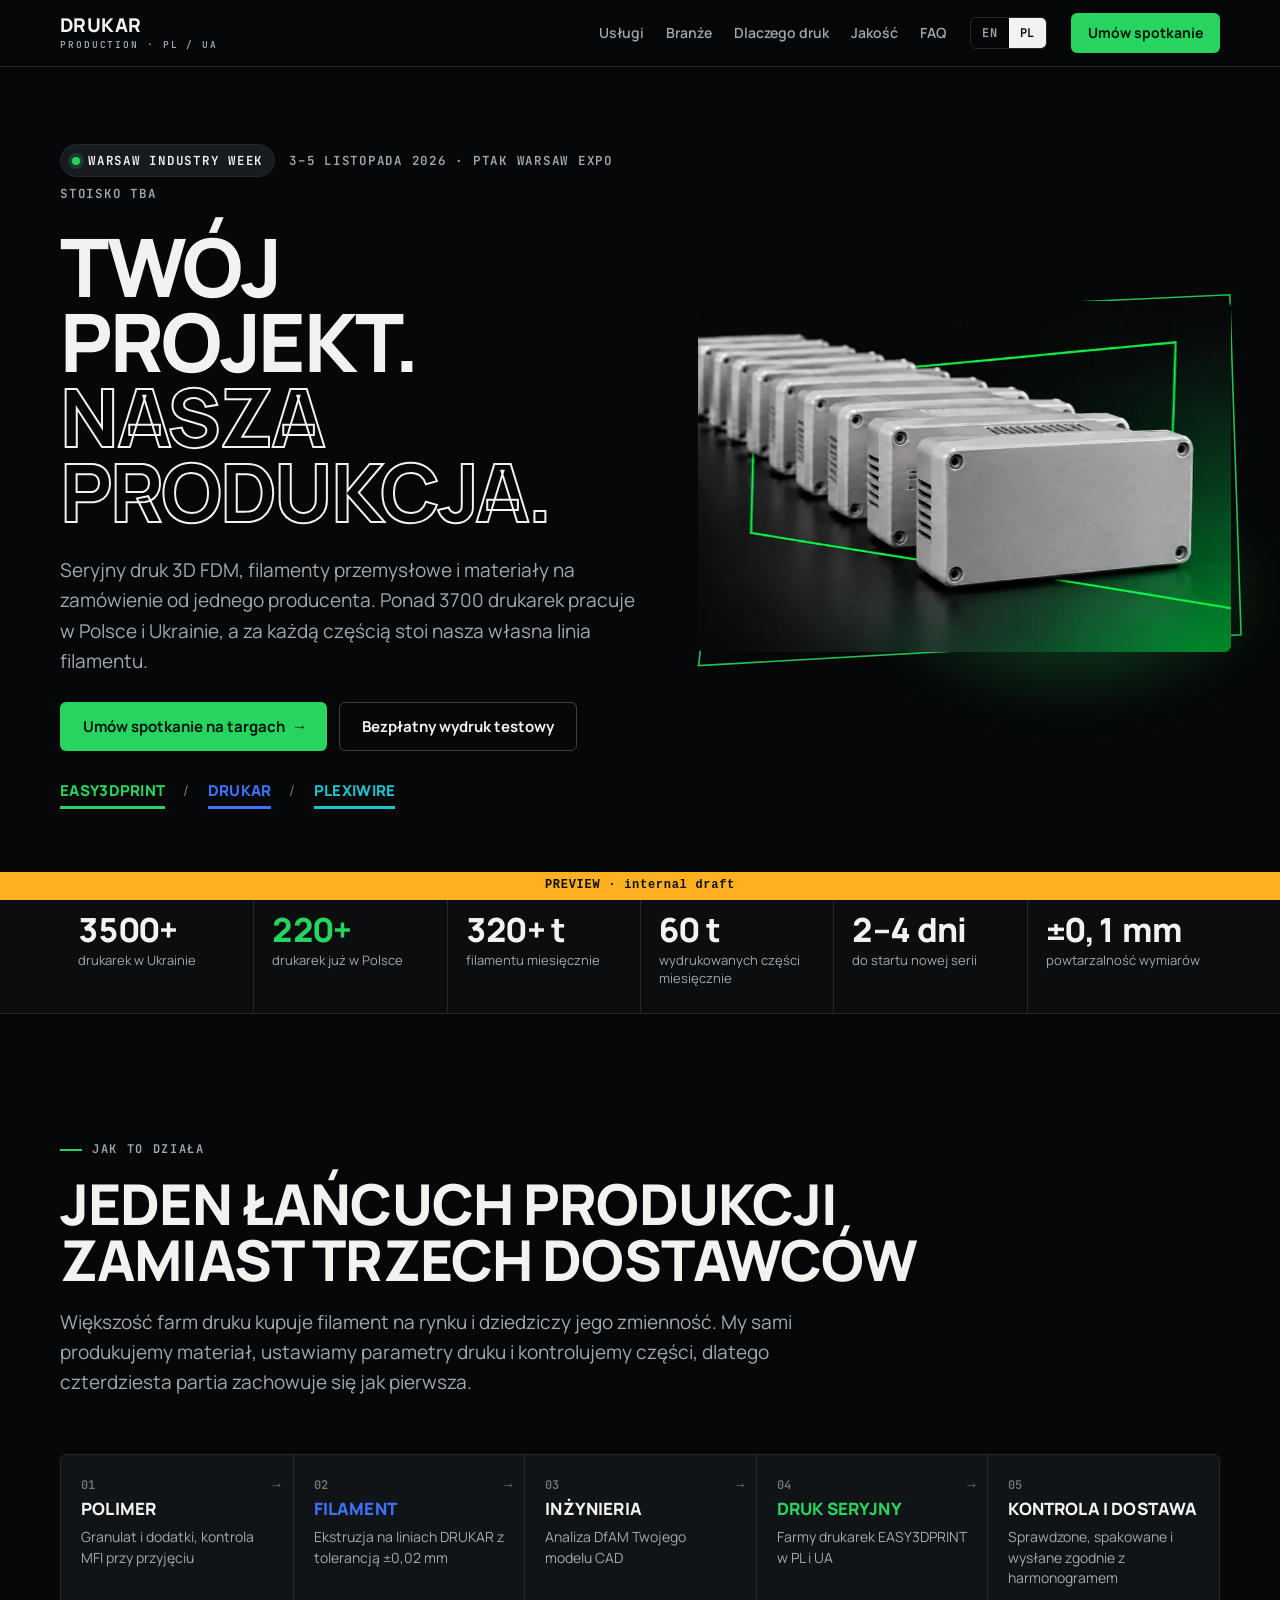
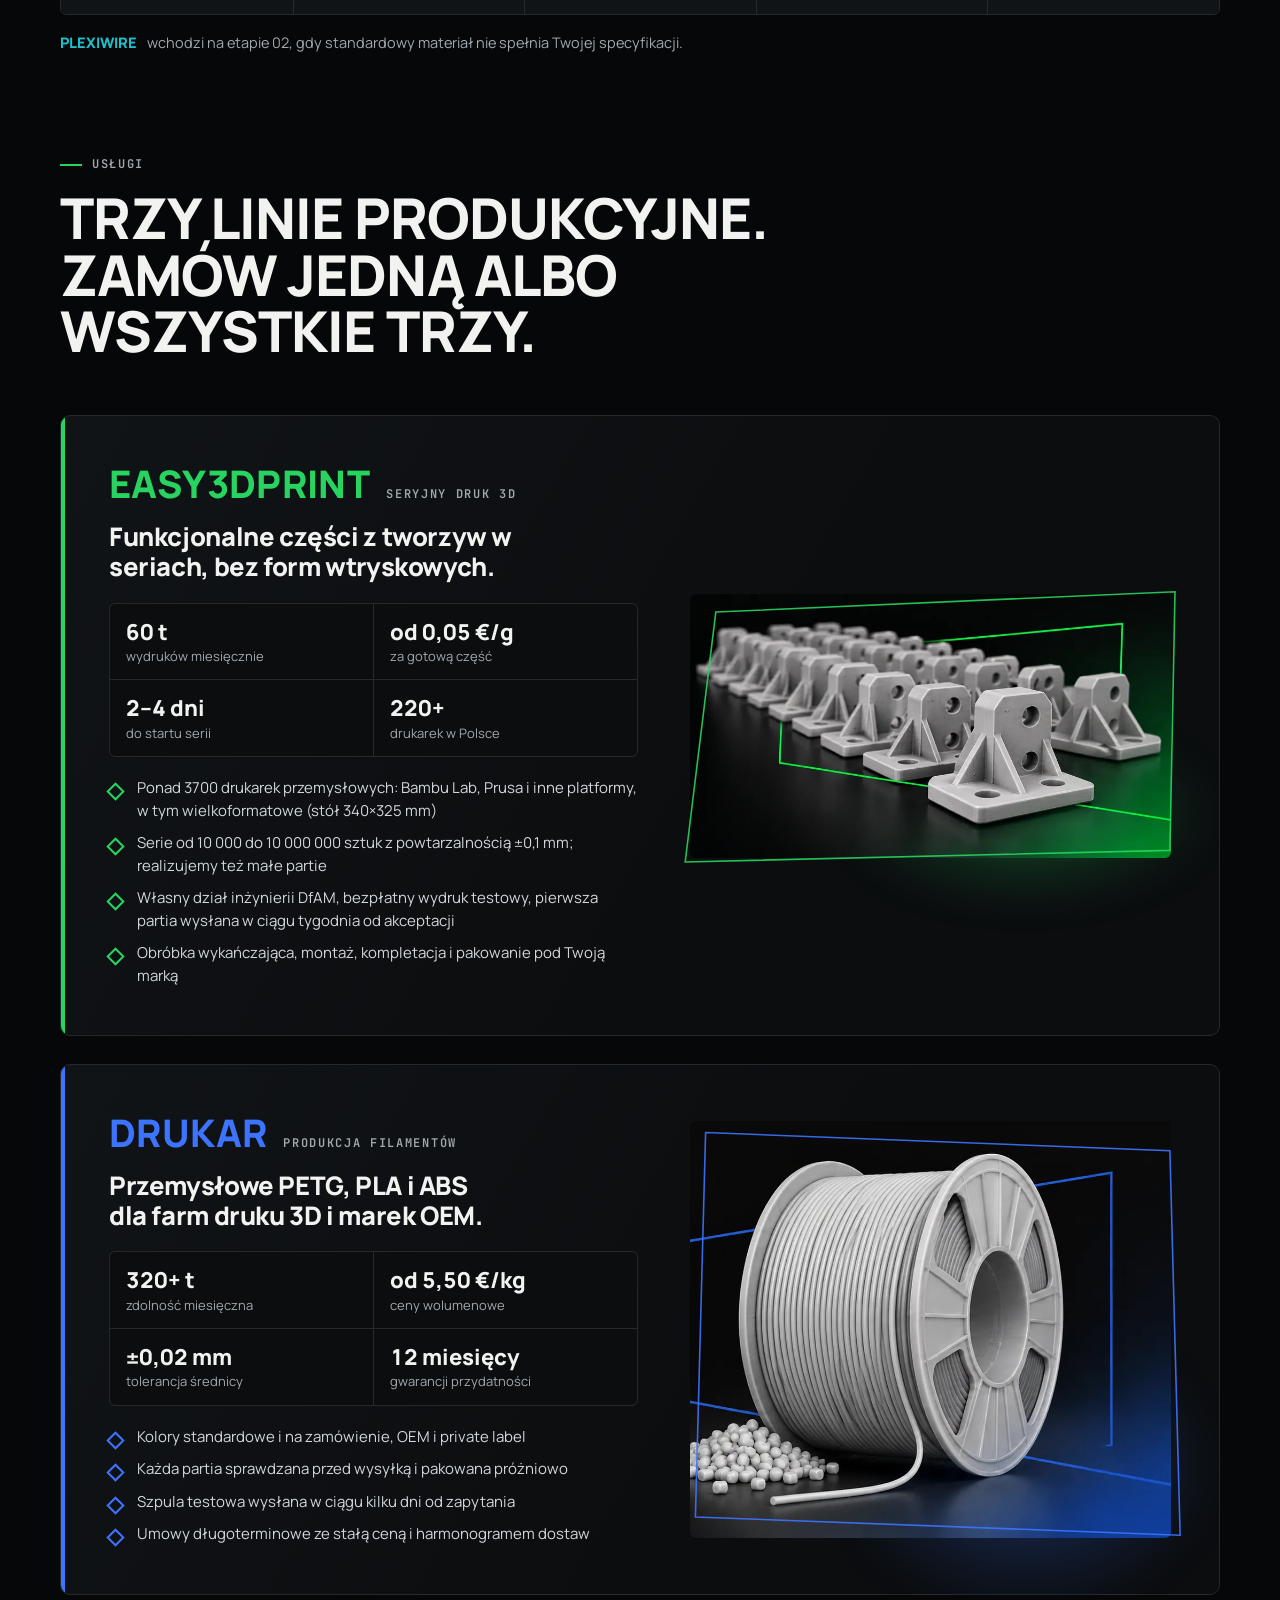
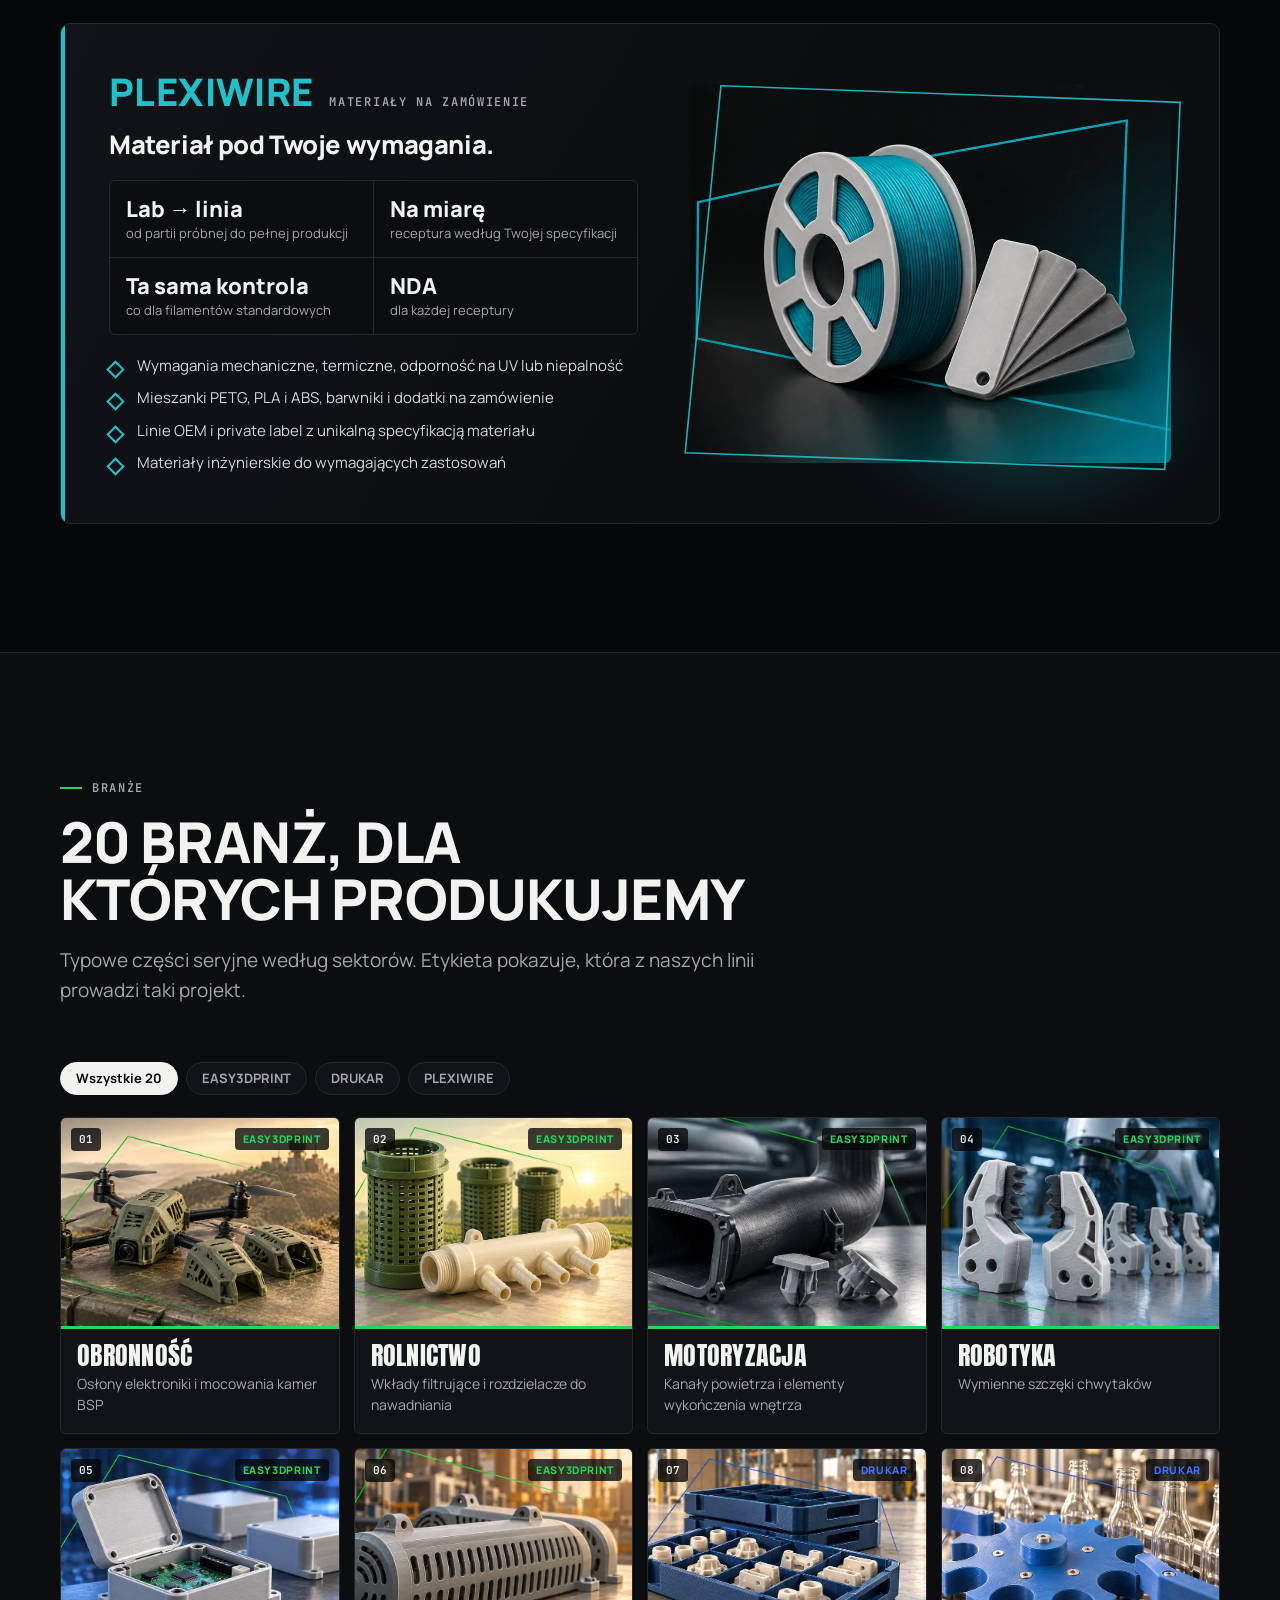
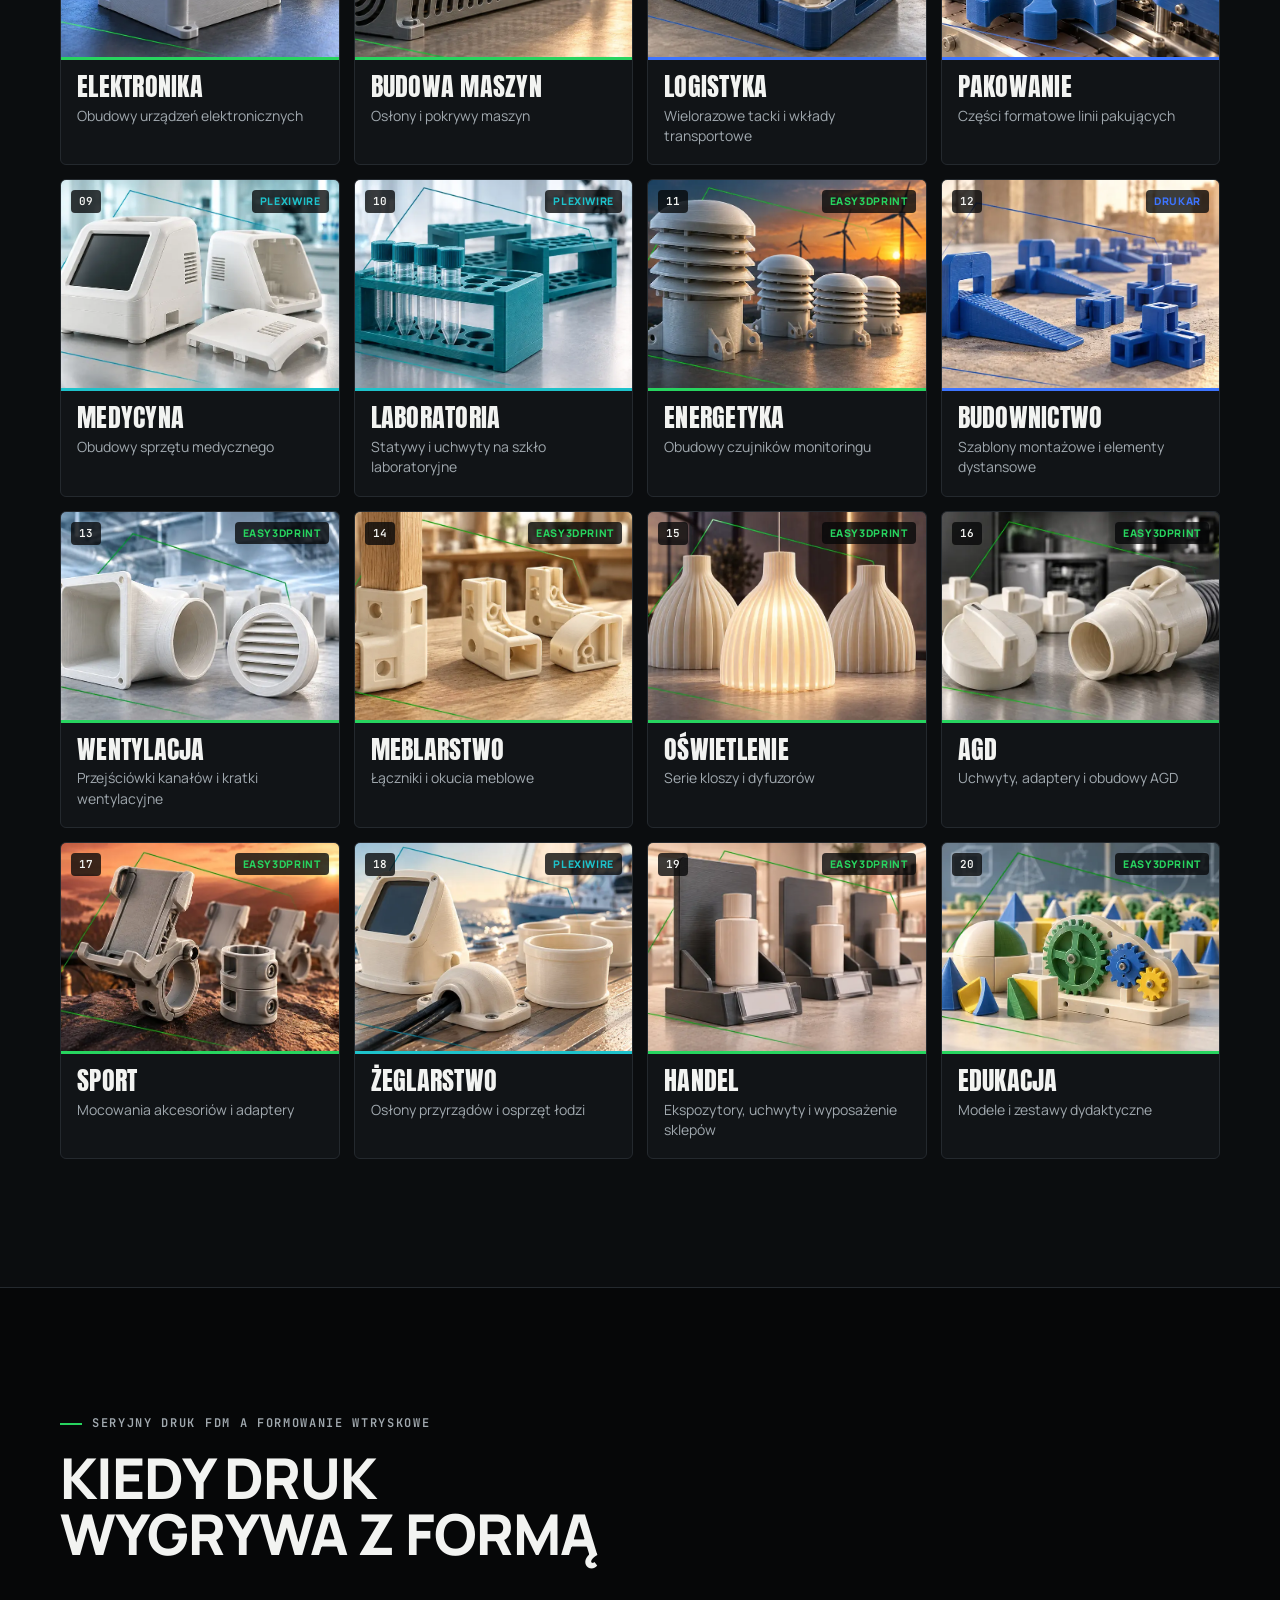
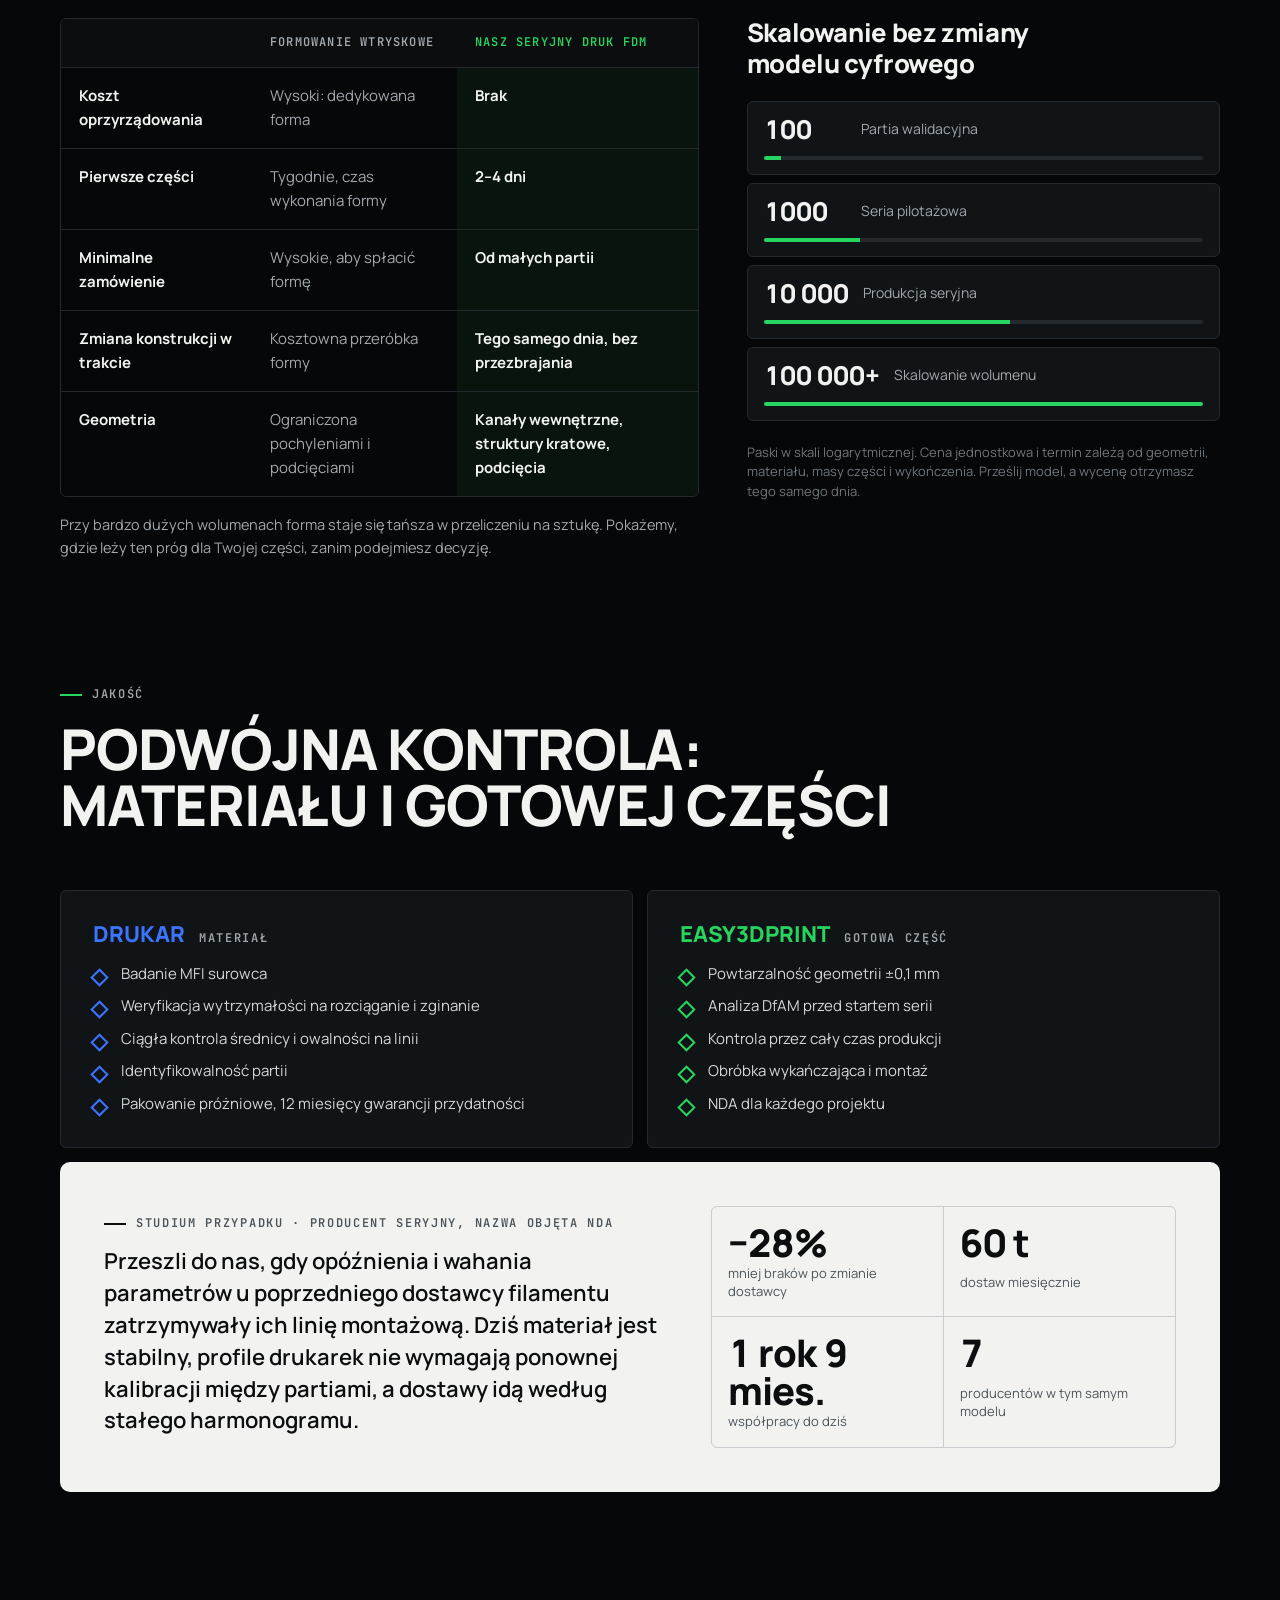
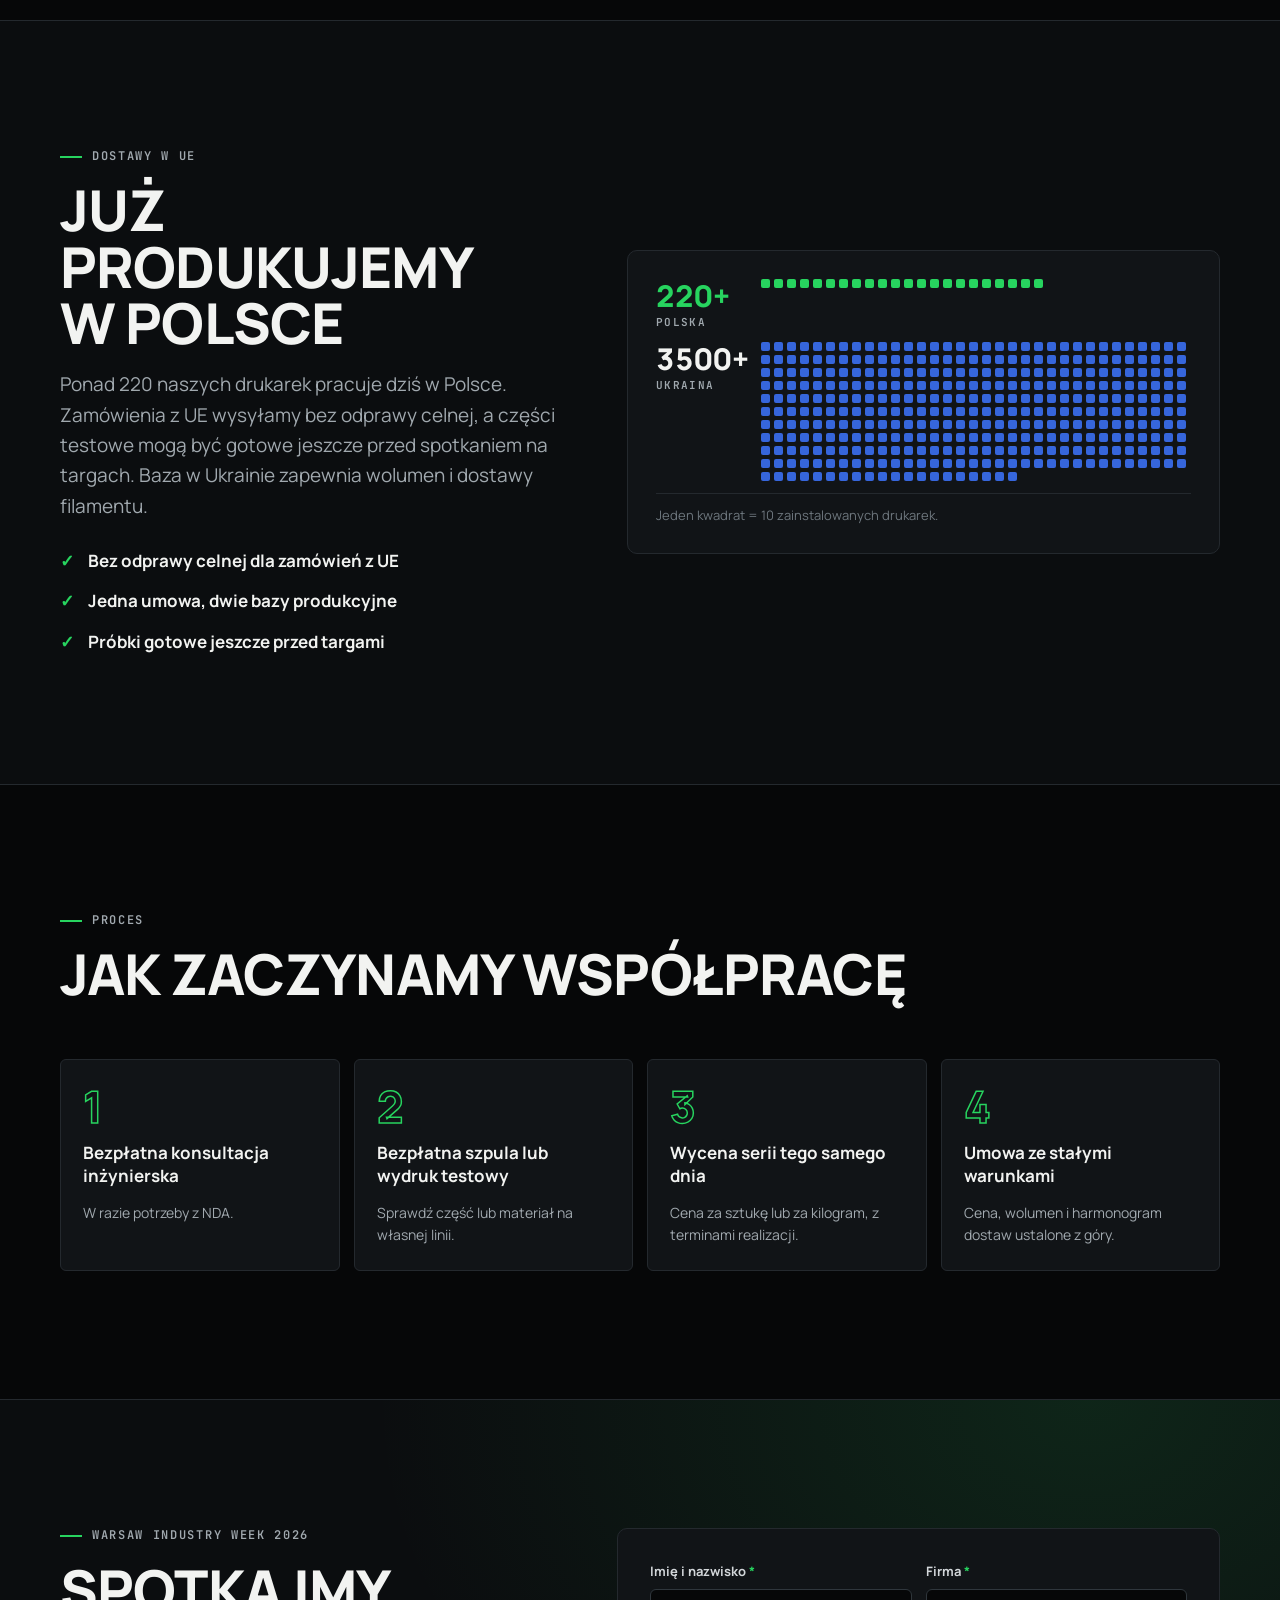
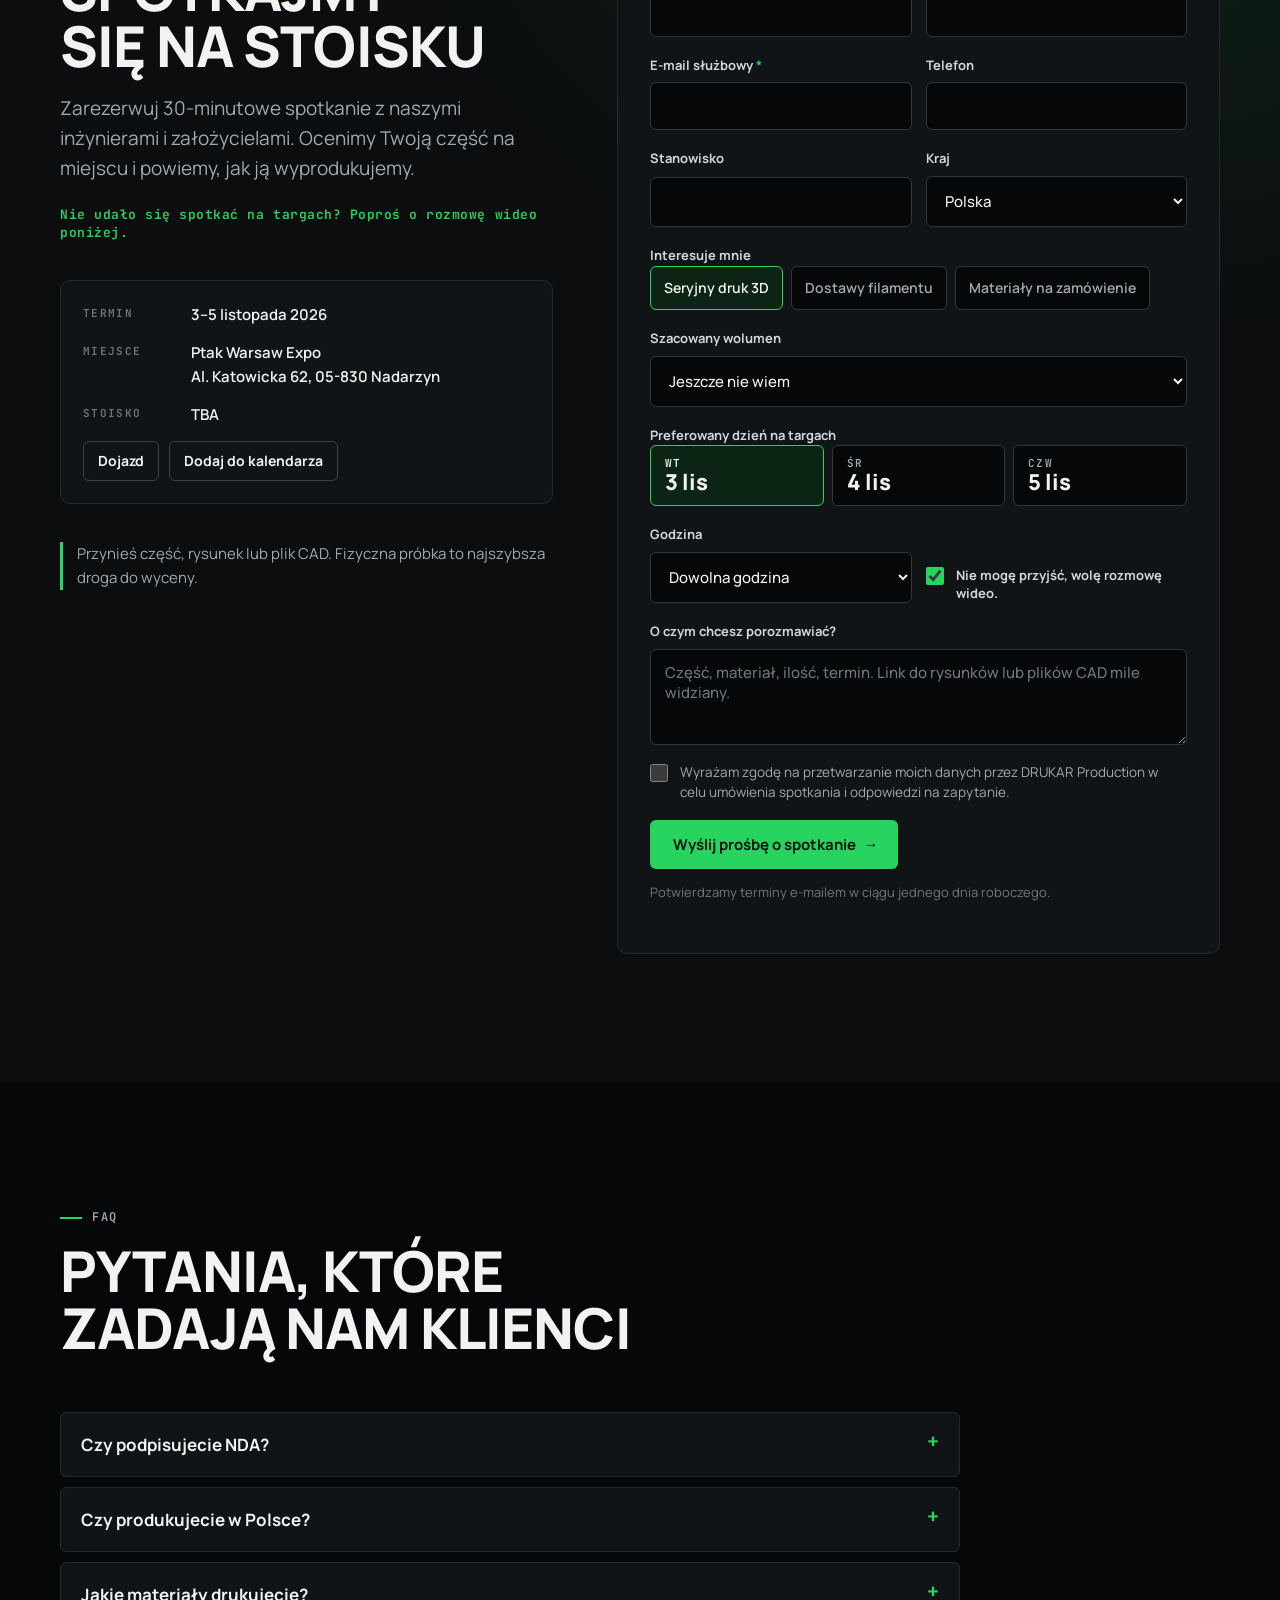
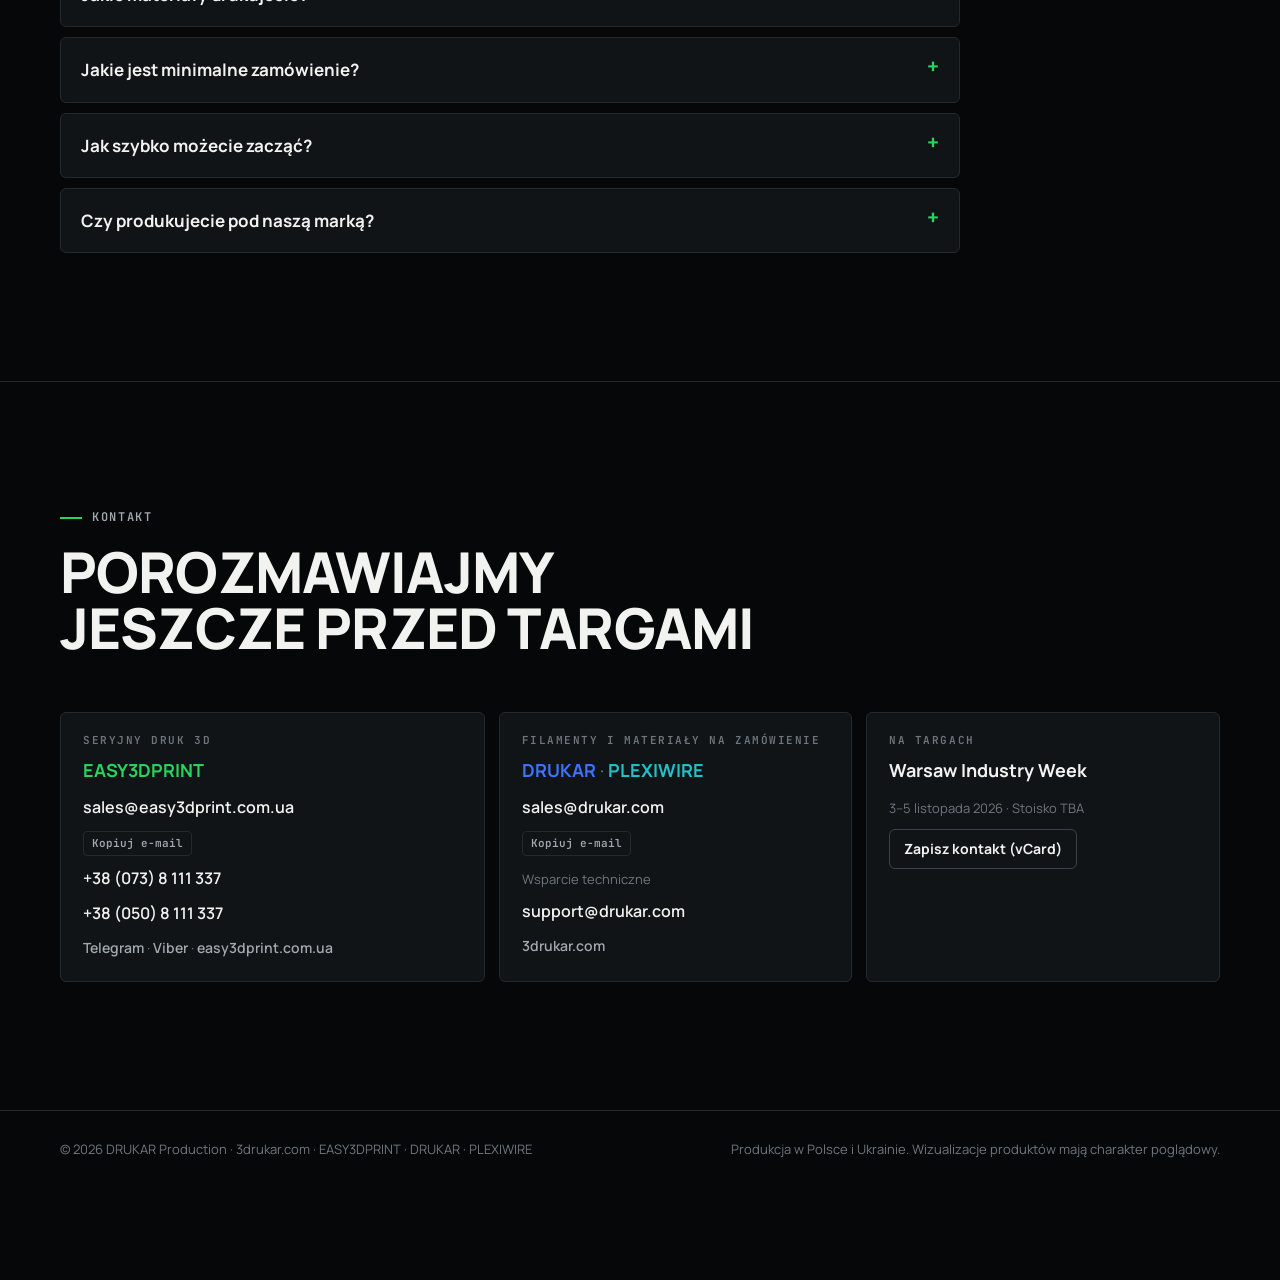
==== commit 7611d674: "Add files via upload" ====
--- a/pl/index.html
+++ b/pl/index.html
@@ -6,18 +6,18 @@
 <meta name="viewport" content="width=device-width, initial-scale=1, viewport-fit=cover">
 <title>DRUKAR Production · Seryjny druk 3D, filamenty i materiały na zamówienie</title>
 <meta name="description" content="Seryjny druk 3D FDM, filamenty przemysłowe PETG/PLA/ABS i materiały na zamówienie od jednego producenta. Ponad 3700 drukarek w Polsce i Ukrainie. Spotkajmy się na Warsaw Industry Week, 3–5 listopada 2026.">
-<link rel="canonical" href="https://3drukar.com/pl/">
-<link rel="alternate" hreflang="en" href="https://3drukar.com/">
-<link rel="alternate" hreflang="pl" href="https://3drukar.com/pl/">
-<link rel="alternate" hreflang="x-default" href="https://3drukar.com/">
+<link rel="canonical" href="https://expo.3drukar.com/pl/">
+<link rel="alternate" hreflang="en" href="https://expo.3drukar.com/">
+<link rel="alternate" hreflang="pl" href="https://expo.3drukar.com/pl/">
+<link rel="alternate" hreflang="x-default" href="https://expo.3drukar.com/">
 <meta name="theme-color" content="#060708">
 <meta property="og:type" content="website">
 <meta property="og:title" content="DRUKAR Production · Twój projekt. Nasza produkcja.">
 <meta property="og:description" content="Seryjny druk 3D, filamenty i materiały na zamówienie. Ponad 220 drukarek już w Polsce. Warsaw Industry Week, 3–5 listopada 2026.">
-<meta property="og:url" content="https://3drukar.com/pl/">
+<meta property="og:url" content="https://expo.3drukar.com/pl/">
 <meta property="og:locale" content="pl_PL">
 <meta property="og:site_name" content="DRUKAR Production">
-<meta property="og:image" content="https://3drukar.com/assets/og-pl.jpg">
+<meta property="og:image" content="https://expo.3drukar.com/assets/og-pl.jpg">
 <meta property="og:image:width" content="1200">
 <meta property="og:image:height" content="630">
 <meta name="twitter:card" content="summary_large_image">
@@ -25,7 +25,7 @@
 <link rel="preload" href="../assets/fonts/manrope-latin-800-normal.woff2" as="font" type="font/woff2" crossorigin>
 <link rel="stylesheet" href="../assets/fonts/fonts.css">
 <script type="application/ld+json">
-{"@context":"https://schema.org","@type":"Organization","name":"DRUKAR Production","alternateName":["EASY3DPRINT","DRUKAR","PLEXIWIRE"],"description":"Serial FDM 3D printing, industrial filament and custom materials manufacturer with production in Poland and Ukraine.","email":"partnerdrukarpr@gmail.com","telephone":"+380636879974","areaServed":"EU","event":{"@type":"BusinessEvent","name":"Warsaw Industry Week 2026","startDate":"2026-11-03","endDate":"2026-11-05","location":{"@type":"Place","name":"Ptak Warsaw Expo","address":"Al. Katowicka 62, 05-830 Nadarzyn, Poland"}}}
+{"@context":"https://schema.org","@type":"Organization","name":"DRUKAR Production","alternateName":["EASY3DPRINT","DRUKAR","PLEXIWIRE"],"description":"Serial FDM 3D printing, industrial filament and custom materials manufacturer with production in Poland and Ukraine.","email":"sales@drukar.com","telephone":"+380738111337","contactPoint":[{"@type":"ContactPoint","contactType":"sales","areaServed":"EU","email":"sales@easy3dprint.com.ua","telephone":"+380738111337","name":"EASY3DPRINT serial 3D printing"},{"@type":"ContactPoint","contactType":"sales","email":"sales@drukar.com","name":"DRUKAR filament and PLEXIWIRE custom materials"},{"@type":"ContactPoint","contactType":"technical support","email":"support@drukar.com"}],"areaServed":"EU","event":{"@type":"BusinessEvent","name":"Warsaw Industry Week 2026","startDate":"2026-11-03","endDate":"2026-11-05","location":{"@type":"Place","name":"Ptak Warsaw Expo","address":"Al. Katowicka 62, 05-830 Nadarzyn, Poland"}}}
 </script>
 <link rel="stylesheet" href="../assets/site.css">
 <style>.mcta{bottom:24px}footer{padding-bottom:120px}</style>
@@ -456,16 +456,22 @@
     <div class="sec-head"><p class="eyebrow">Kontakt</p><h2>Porozmawiajmy jeszcze przed targami</h2></div>
     <div class="c-grid">
       <div class="c-card">
-        <span class="role">Współpraca i sprzedaż</span>
-        <a data-cfg-href="mailto" data-cfg="email" href="mailto:partnerdrukarpr@gmail.com">partnerdrukarpr@gmail.com</a>
-        <button class="copy" type="button" data-copy="email">Kopiuj e-mail</button>
-        <a data-cfg-href="tel" data-cfg="phoneDisplay" href="tel:+380636879974">+38 063 687 99 74</a>
+        <span class="role">Seryjny druk 3D</span>
+        <b class="b-e3d" style="border:0">EASY3DPRINT</b>
+        <a href="mailto:sales@easy3dprint.com.ua">sales@easy3dprint.com.ua</a>
+        <button class="copy" type="button" data-copy-text="sales@easy3dprint.com.ua">Kopiuj e-mail</button>
+        <a href="tel:+380738111337">+38 (073) 8 111 337</a>
+        <a href="tel:+380508111337">+38 (050) 8 111 337</a>
+        <span class="c-links"><a href="https://t.me/easy3dprint_bot" target="_blank" rel="noopener">Telegram</a> · <a href="viber://pa?chatURI=easy3dprint">Viber</a> · <a href="https://easy3dprint.com.ua/" target="_blank" rel="noopener">easy3dprint.com.ua</a></span>
       </div>
       <div class="c-card">
-        <span class="role">Założyciel</span>
-        <b data-cfg="founderName">Oleg Ivanov</b>
-        <span class="small" data-cfg="founderTitle">Co-Founder &amp; CIO</span>
-        <a data-cfg-href="tg" href="https://t.me/ioa_ioa" target="_blank" rel="noopener">Telegram <span data-cfg="telegramAt">@ioa_ioa</span></a>
+        <span class="role">Filamenty i materiały na zamówienie</span>
+        <b><span class="b-drk" style="border:0">DRUKAR</span> <span class="s" style="color:var(--dim);font-weight:400">·</span> <span class="b-plx" style="border:0">PLEXIWIRE</span></b>
+        <a href="mailto:sales@drukar.com">sales@drukar.com</a>
+        <button class="copy" type="button" data-copy-text="sales@drukar.com">Kopiuj e-mail</button>
+        <span class="small">Wsparcie techniczne</span>
+        <a href="mailto:support@drukar.com">support@drukar.com</a>
+        <span class="c-links"><a href="https://www.3drukar.com/" target="_blank" rel="noopener">3drukar.com</a></span>
       </div>
       <div class="c-card">
         <span class="role">Na targach</span>
--- a/assets/site.css
+++ b/assets/site.css
@@ -275,6 +275,9 @@
 .c-card b{font-size:18px}
 .c-card a{text-decoration:none;font-weight:600;overflow-wrap:anywhere}
 .c-card a:hover{color:var(--e3d)}
+.c-links{font-size:14px;color:var(--dim)}
+.c-links a{font-weight:600;color:var(--muted)}
+.c-card .small{margin-top:4px}
 .copy{background:none;border:1px solid var(--line);color:var(--muted);border-radius:4px;font:600 11px/1 var(--f-mono);padding:6px 8px;cursor:pointer;justify-self:start}
 .c-card .btn{justify-self:start;padding:12px 14px;font-size:14px}
 @media (max-width:900px){.c-grid{grid-template-columns:1fr}}
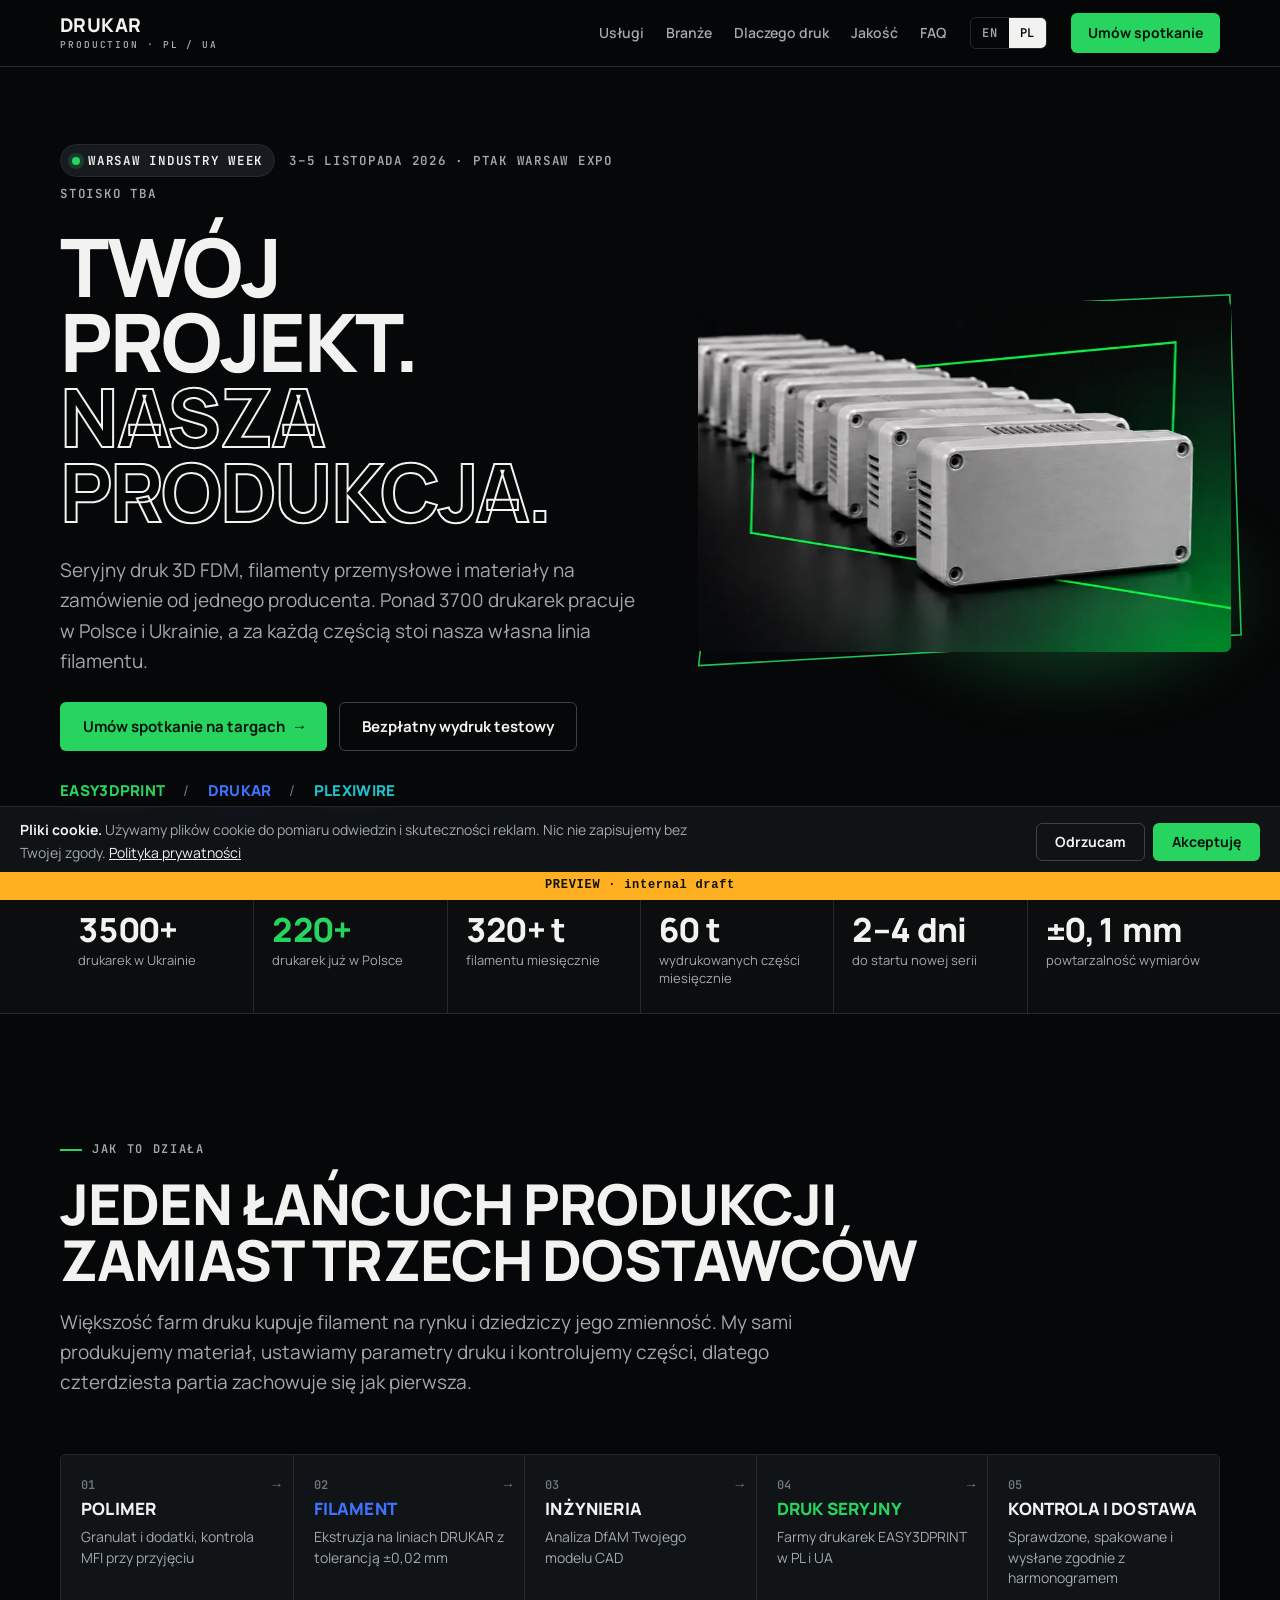
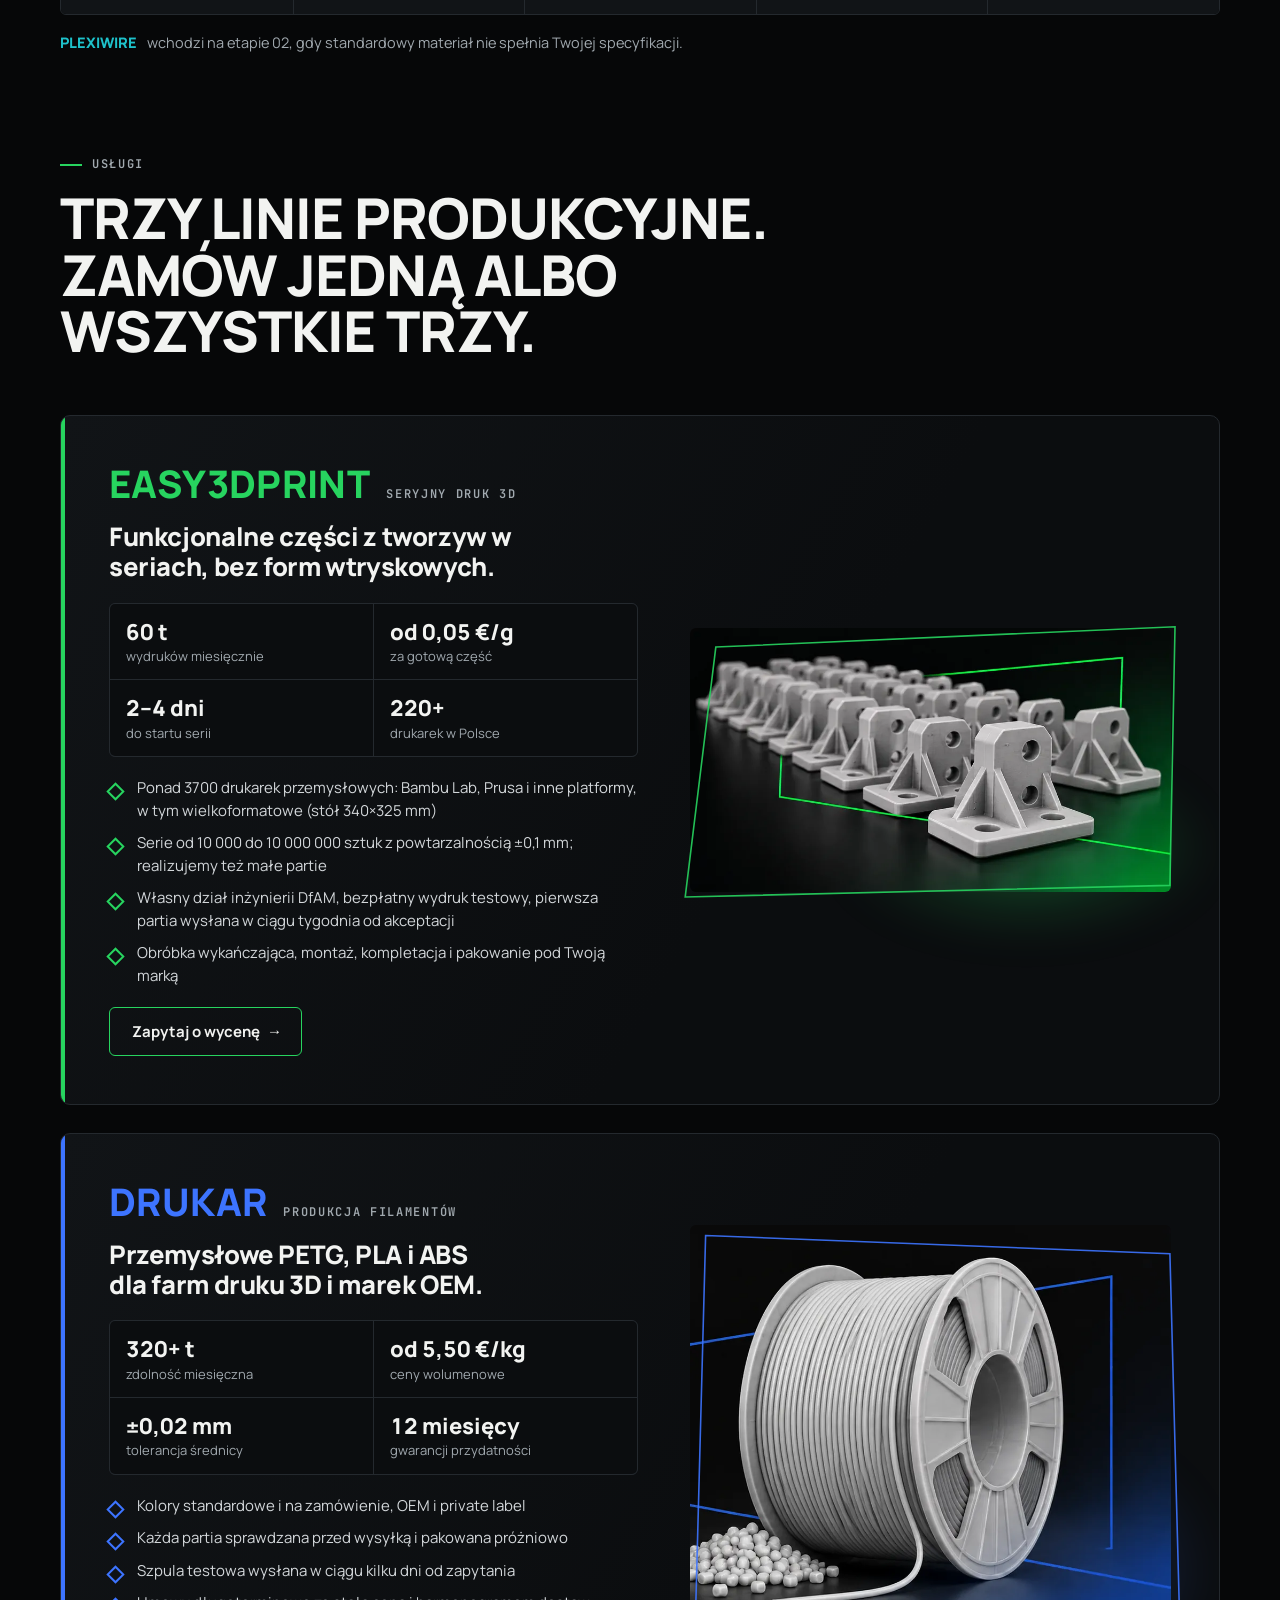
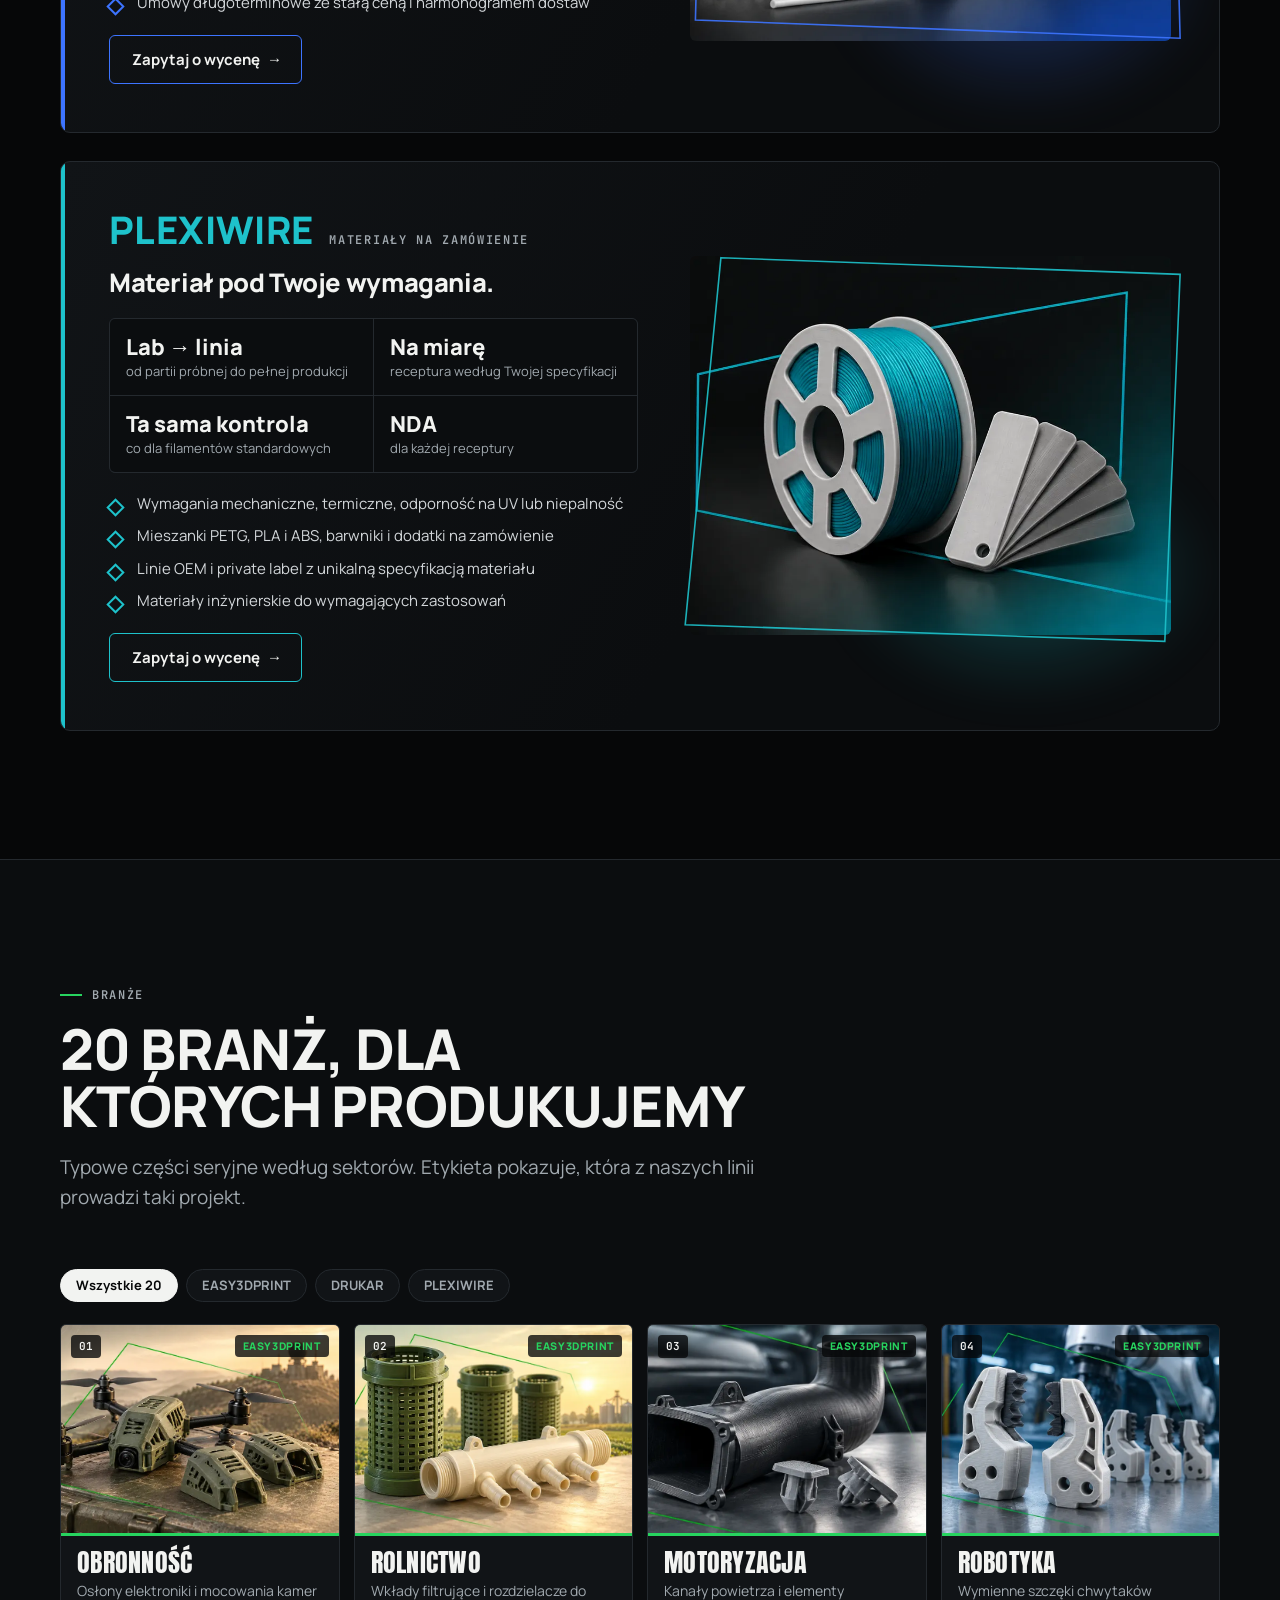
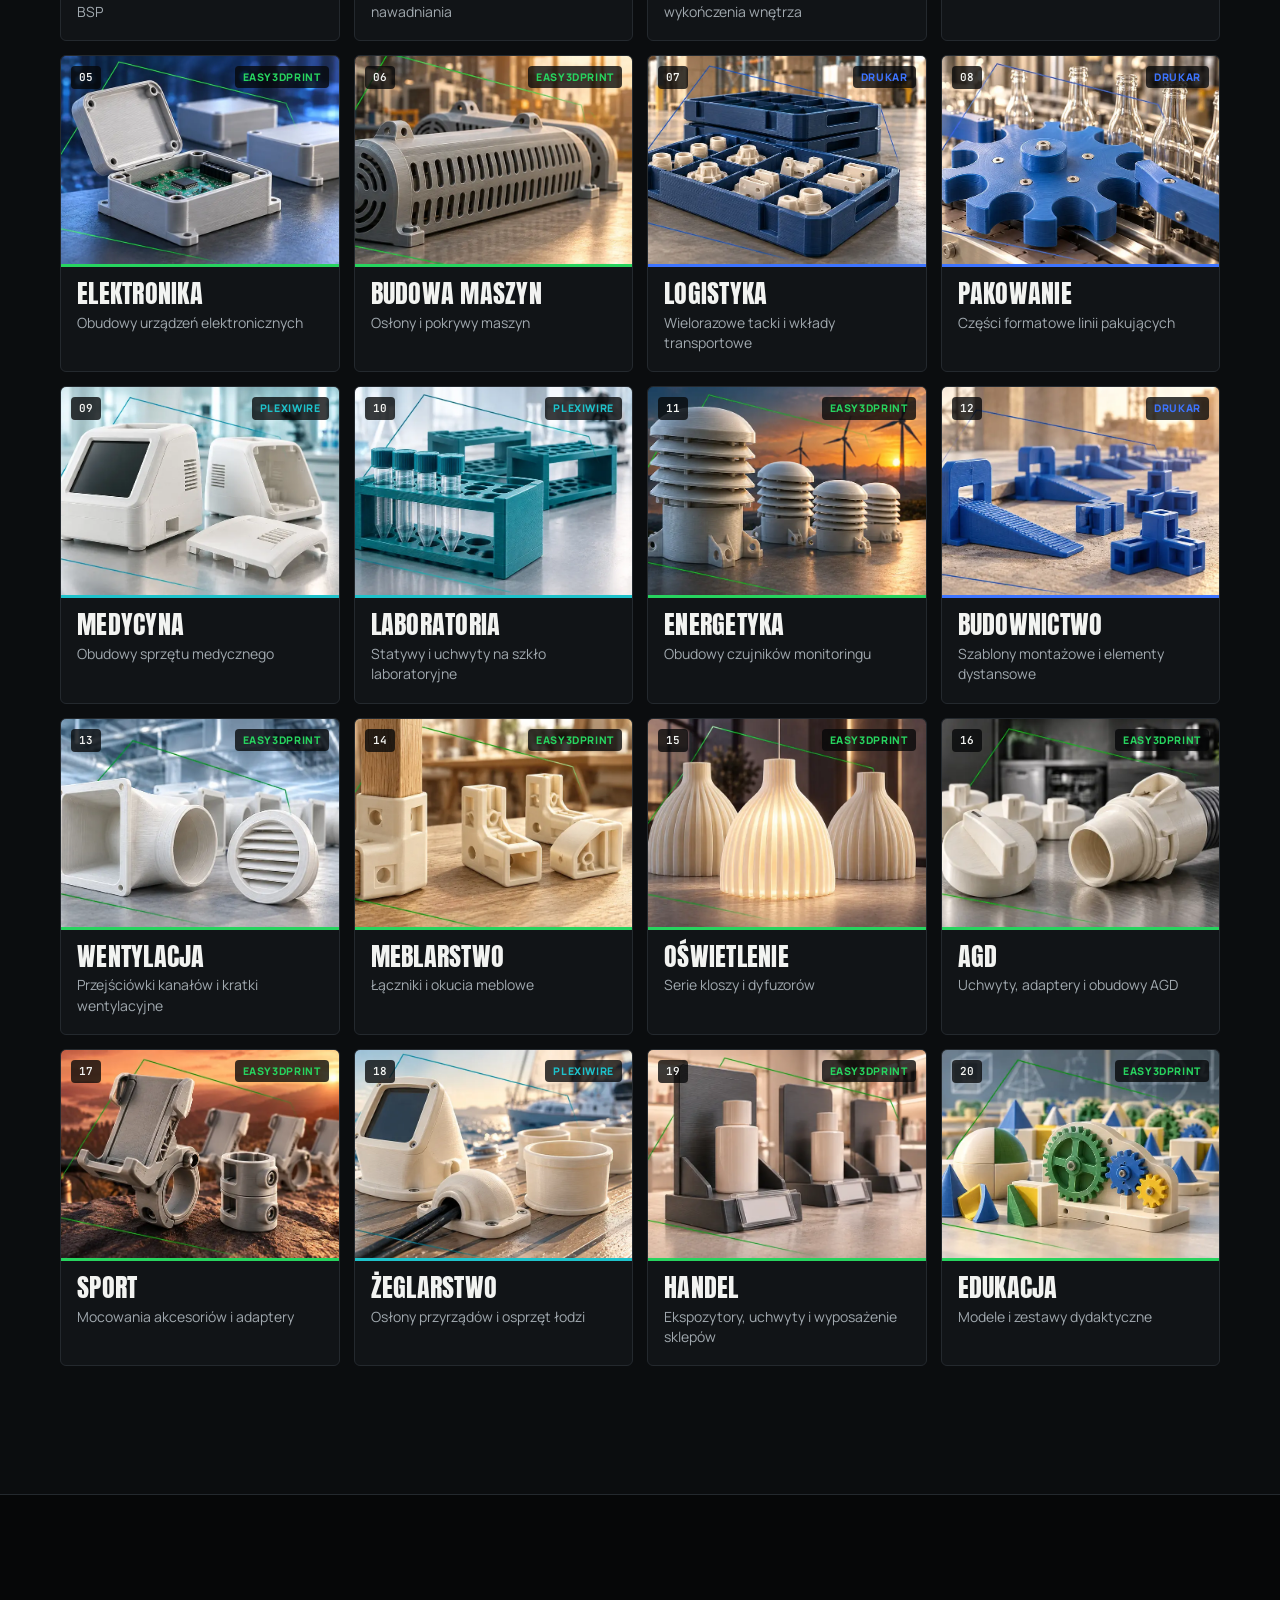
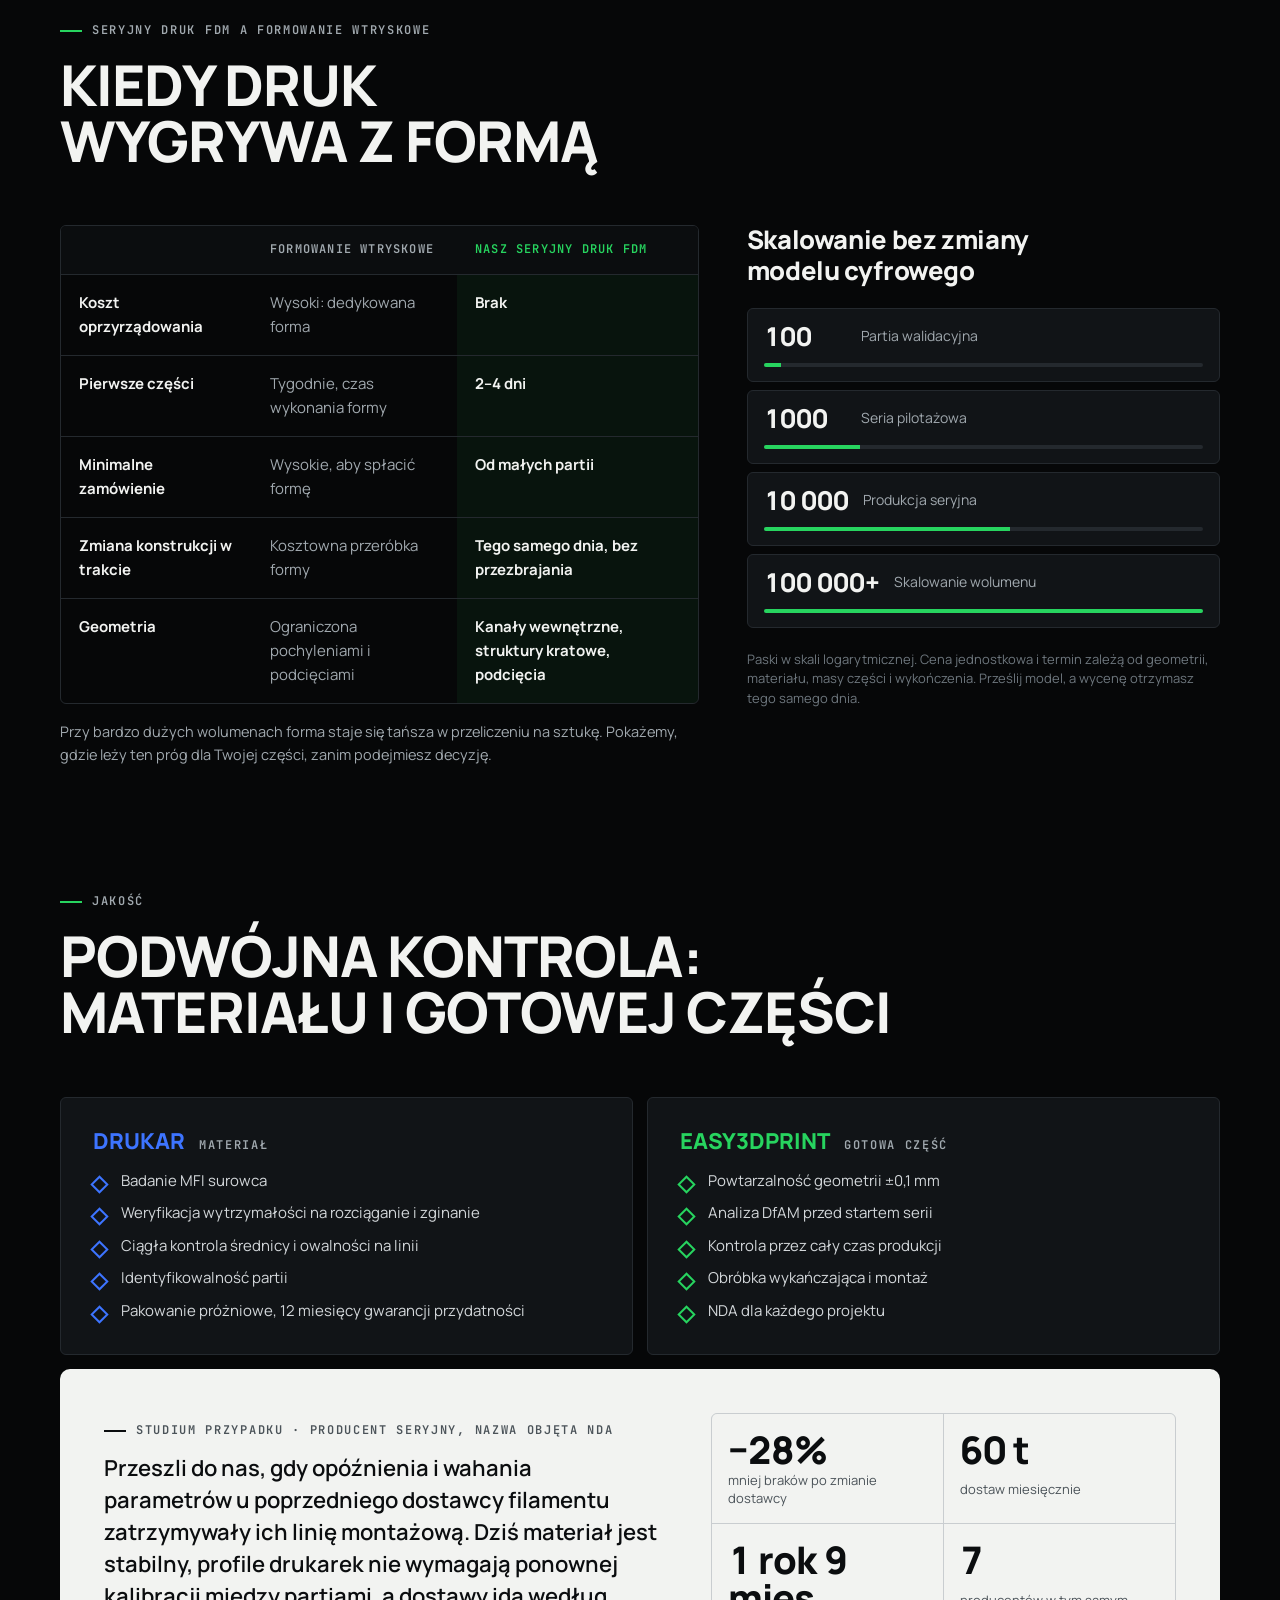
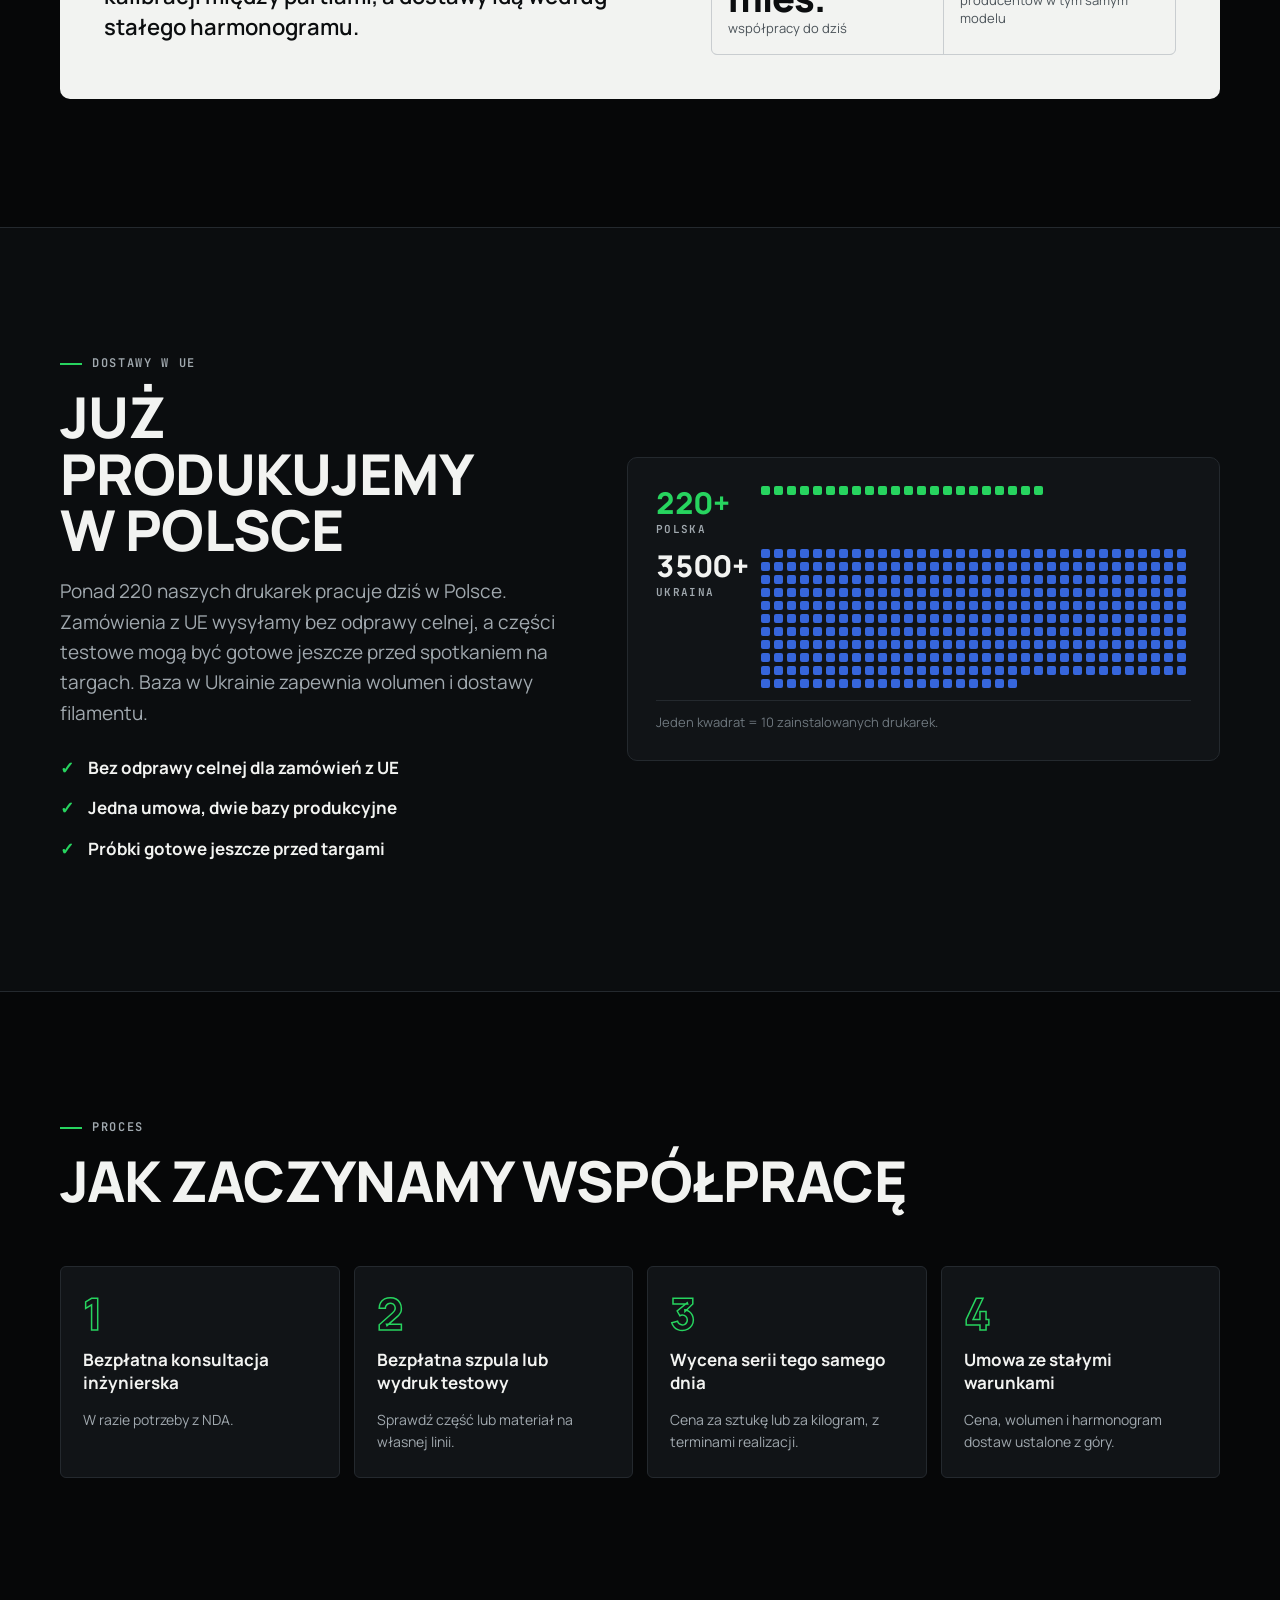
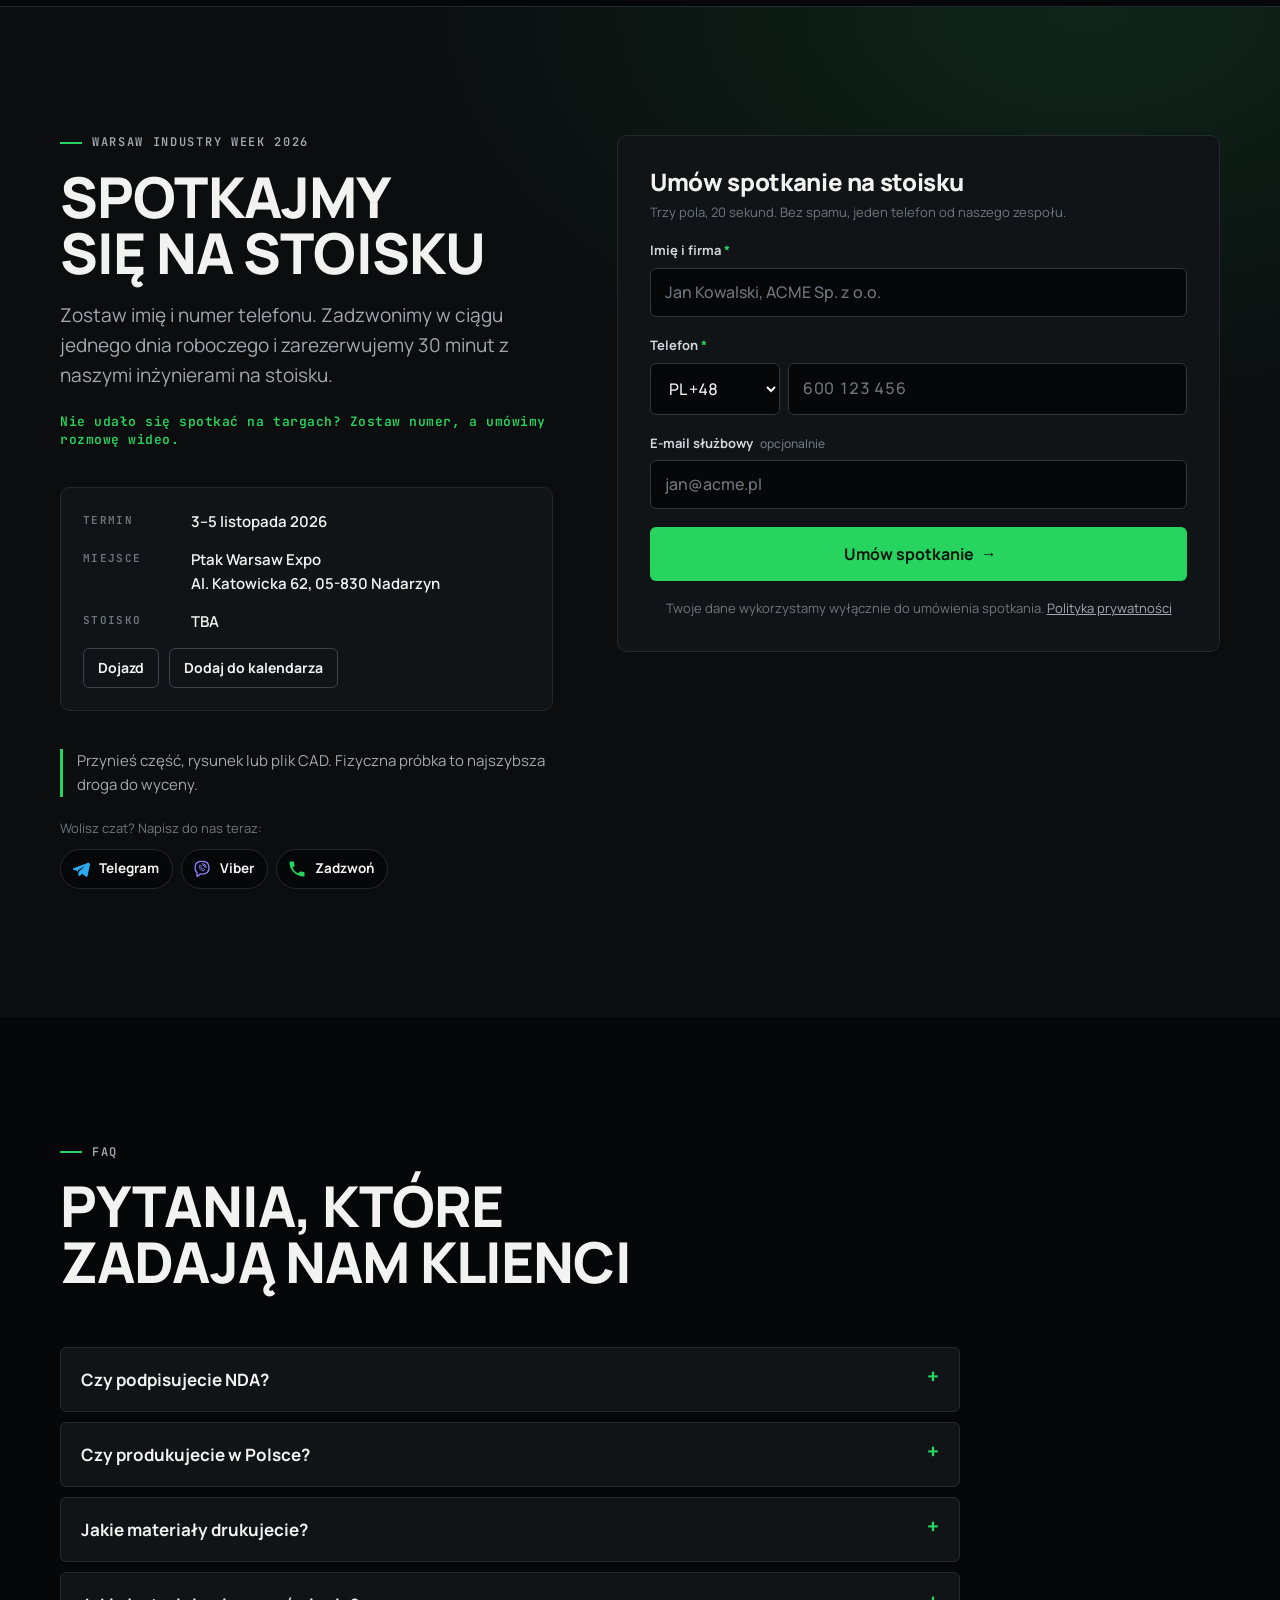
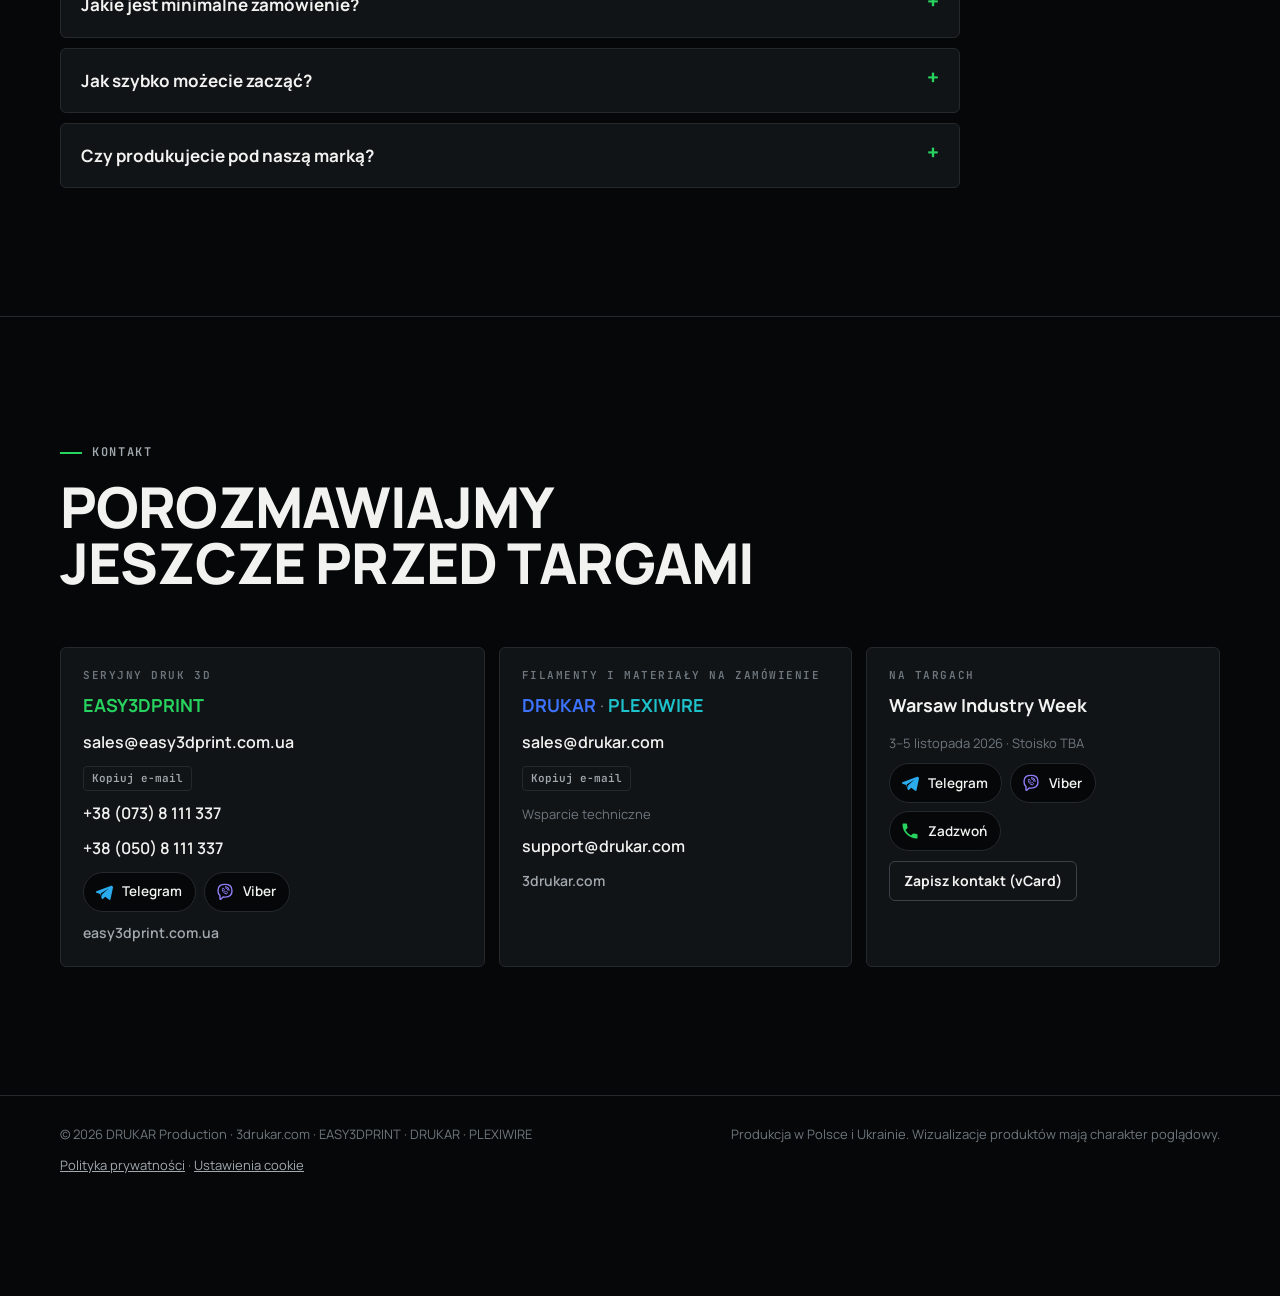
==== commit 548b171f: "Add files via upload" ====
--- a/pl/index.html
+++ b/pl/index.html
@@ -1,23 +1,23 @@
 <!doctype html>
-<html lang="pl">
+<html lang="pl" data-root="../" data-langpath="pl/">
 <head>
 <meta name="robots" content="noindex, nofollow">
 <meta charset="utf-8">
 <meta name="viewport" content="width=device-width, initial-scale=1, viewport-fit=cover">
 <title>DRUKAR Production · Seryjny druk 3D, filamenty i materiały na zamówienie</title>
 <meta name="description" content="Seryjny druk 3D FDM, filamenty przemysłowe PETG/PLA/ABS i materiały na zamówienie od jednego producenta. Ponad 3700 drukarek w Polsce i Ukrainie. Spotkajmy się na Warsaw Industry Week, 3–5 listopada 2026.">
-<link rel="canonical" href="https://expo.3drukar.com/pl/">
-<link rel="alternate" hreflang="en" href="https://expo.3drukar.com/">
-<link rel="alternate" hreflang="pl" href="https://expo.3drukar.com/pl/">
-<link rel="alternate" hreflang="x-default" href="https://expo.3drukar.com/">
+<link rel="canonical" href="https://wiw2026.3drukar.com/pl/">
+<link rel="alternate" hreflang="en" href="https://wiw2026.3drukar.com/">
+<link rel="alternate" hreflang="pl" href="https://wiw2026.3drukar.com/pl/">
+<link rel="alternate" hreflang="x-default" href="https://wiw2026.3drukar.com/">
 <meta name="theme-color" content="#060708">
 <meta property="og:type" content="website">
 <meta property="og:title" content="DRUKAR Production · Twój projekt. Nasza produkcja.">
 <meta property="og:description" content="Seryjny druk 3D, filamenty i materiały na zamówienie. Ponad 220 drukarek już w Polsce. Warsaw Industry Week, 3–5 listopada 2026.">
-<meta property="og:url" content="https://expo.3drukar.com/pl/">
+<meta property="og:url" content="https://wiw2026.3drukar.com/pl/">
 <meta property="og:locale" content="pl_PL">
 <meta property="og:site_name" content="DRUKAR Production">
-<meta property="og:image" content="https://expo.3drukar.com/assets/og-pl.jpg">
+<meta property="og:image" content="https://wiw2026.3drukar.com/assets/og-pl.jpg">
 <meta property="og:image:width" content="1200">
 <meta property="og:image:height" content="630">
 <meta name="twitter:card" content="summary_large_image">
@@ -28,9 +28,11 @@
 {"@context":"https://schema.org","@type":"Organization","name":"DRUKAR Production","alternateName":["EASY3DPRINT","DRUKAR","PLEXIWIRE"],"description":"Serial FDM 3D printing, industrial filament and custom materials manufacturer with production in Poland and Ukraine.","email":"sales@drukar.com","telephone":"+380738111337","contactPoint":[{"@type":"ContactPoint","contactType":"sales","areaServed":"EU","email":"sales@easy3dprint.com.ua","telephone":"+380738111337","name":"EASY3DPRINT serial 3D printing"},{"@type":"ContactPoint","contactType":"sales","email":"sales@drukar.com","name":"DRUKAR filament and PLEXIWIRE custom materials"},{"@type":"ContactPoint","contactType":"technical support","email":"support@drukar.com"}],"areaServed":"EU","event":{"@type":"BusinessEvent","name":"Warsaw Industry Week 2026","startDate":"2026-11-03","endDate":"2026-11-05","location":{"@type":"Place","name":"Ptak Warsaw Expo","address":"Al. Katowicka 62, 05-830 Nadarzyn, Poland"}}}
 </script>
 <link rel="stylesheet" href="../assets/site.css">
-<style>.mcta{bottom:24px}footer{padding-bottom:120px}</style>
+<script src="../assets/config.js"></script>
+<script src="../assets/consent.js"></script>
+<style>.mcta{bottom:24px}footer{padding-bottom:120px}.ck{bottom:24px}</style>
 </head>
-<body>
+<body data-page="landing">
 
 <div class="hint" id="langHint" hidden><div class="wrap"><a href="../pl/" hreflang="pl" lang="pl">Ta strona jest dostępna po polsku →</a><button type="button" id="hintClose" aria-label="Close">×</button></div></div>
 <header class="bar">
@@ -44,7 +46,7 @@
       <a href="#faq">FAQ</a>
     </nav>
     <nav class="lang" aria-label="Language"><a href="../" hreflang="en" lang="en">EN</a><a href="../pl/" hreflang="pl" lang="pl" aria-current="page">PL</a></nav>
-    <a class="btn btn-primary" href="#meet">Umów spotkanie</a>
+    <a class="btn btn-primary" href="#meet" data-cta="header">Umów spotkanie</a>
   </div>
 </header>
 
@@ -62,8 +64,8 @@
       <h1><span class="ln">Twój projekt.</span><span class="ln">Nasza produkcja.</span></h1>
       <p class="lede">Seryjny druk 3D FDM, filamenty przemysłowe i materiały na zamówienie od jednego producenta. Ponad 3700 drukarek pracuje w Polsce i Ukrainie, a za każdą częścią stoi nasza własna linia filamentu.</p>
       <div class="hero-actions">
-        <a class="btn btn-primary" href="#meet"><span>Umów spotkanie na targach</span> <span class="arr">→</span></a>
-        <a class="btn btn-ghost" href="#meet" data-test="1">Bezpłatny wydruk testowy</a>
+        <a class="btn btn-primary" href="#meet" data-cta="hero"><span>Umów spotkanie na targach</span> <span class="arr">→</span></a>
+        <a class="btn btn-ghost" href="#meet" data-cta="test-print">Bezpłatny wydruk testowy</a>
       </div>
       <div class="brands" aria-label="Production lines">
         <span class="b-e3d">EASY3DPRINT</span><span class="s">/</span>
@@ -129,6 +131,7 @@
             <li>Własny dział inżynierii DfAM, bezpłatny wydruk testowy, pierwsza partia wysłana w ciągu tygodnia od akceptacji</li>
             <li>Obróbka wykańczająca, montaż, kompletacja i pakowanie pod Twoją marką</li>
           </ul>
+          <a class="btn btn-ghost lp-cta" href="#meet" data-cta="easy3dprint"><span>Zapytaj o wycenę</span> <span class="arr">→</span></a>
         </div>
         <div class="shot">
           <svg class="frame" viewBox="0 0 100 100" preserveAspectRatio="none" aria-hidden="true"><polygon points="8,10 98,3 97,92 2,96"/></svg>
@@ -152,6 +155,7 @@
             <li>Szpula testowa wysłana w ciągu kilku dni od zapytania</li>
             <li>Umowy długoterminowe ze stałą ceną i harmonogramem dostaw</li>
           </ul>
+          <a class="btn btn-ghost lp-cta" href="#meet" data-cta="drukar"><span>Zapytaj o wycenę</span> <span class="arr">→</span></a>
         </div>
         <div class="shot">
           <svg class="frame" viewBox="0 0 100 100" preserveAspectRatio="none" aria-hidden="true"><polygon points="6,6 97,10 99,94 4,90"/></svg>
@@ -175,6 +179,7 @@
             <li>Linie OEM i private label z unikalną specyfikacją materiału</li>
             <li>Materiały inżynierskie do wymagających zastosowań</li>
           </ul>
+          <a class="btn btn-ghost lp-cta" href="#meet" data-cta="plexiwire"><span>Zapytaj o wycenę</span> <span class="arr">→</span></a>
         </div>
         <div class="shot">
           <svg class="frame" viewBox="0 0 100 100" preserveAspectRatio="none" aria-hidden="true"><polygon points="9,4 99,8 96,96 2,92"/></svg>
@@ -351,7 +356,7 @@
       <div class="sec-head" style="margin-bottom:0">
         <p class="eyebrow">Warsaw Industry Week 2026</p>
         <h2>Spotkajmy się na stoisku</h2>
-        <p class="lede">Zarezerwuj 30-minutowe spotkanie z naszymi inżynierami i założycielami. Ocenimy Twoją część na miejscu i powiemy, jak ją wyprodukujemy.</p>
+        <p class="lede">Zostaw imię i numer telefonu. Zadzwonimy w ciągu jednego dnia roboczego i zarezerwujemy 30 minut z naszymi inżynierami na stoisku.</p>
       </div>
       <p class="countdown" id="countdown"></p>
       <dl class="vcard">
@@ -360,77 +365,44 @@
         <div class="vrow"><dt>Stoisko</dt><dd data-cfg="booth">TBA</dd></div>
         <div class="vlinks">
           <a class="btn btn-ghost" id="mapLink" href="https://www.google.com/maps/search/?api=1&amp;query=Ptak+Warsaw+Expo+Nadarzyn" target="_blank" rel="noopener">Dojazd</a>
-          <button class="btn btn-ghost" type="button" id="icsBtn">Dodaj do kalendarza</button>
+          <button class="btn btn-ghost" type="button" data-ics>Dodaj do kalendarza</button>
         </div>
       </dl>
       <p class="bring">Przynieś część, rysunek lub plik CAD. Fizyczna próbka to najszybsza droga do wyceny.</p>
+      <div class="chat"><p class="small">Wolisz czat? Napisz do nas teraz:</p><div class="msgrs" data-msgr></div></div>
     </div>
 
     <form id="leadForm" novalidate>
-      <div class="f2">
-        <div class="fld"><label for="f-name"><span>Imię i nazwisko</span> <span class="req">*</span></label><input id="f-name" name="name" type="text" autocomplete="name" required></div>
-        <div class="fld"><label for="f-company"><span>Firma</span> <span class="req">*</span></label><input id="f-company" name="company" type="text" autocomplete="organization" required></div>
-      </div>
-      <div class="f2">
-        <div class="fld"><label for="f-email"><span>E-mail służbowy</span> <span class="req">*</span></label><input id="f-email" name="email" type="email" autocomplete="email" required></div>
-        <div class="fld"><label for="f-phone">Telefon</label><input id="f-phone" name="phone" type="tel" autocomplete="tel"></div>
-      </div>
-      <div class="f2">
-        <div class="fld"><label for="f-role">Stanowisko</label><input id="f-role" name="role" type="text" autocomplete="organization-title"></div>
-        <div class="fld"><label for="f-country">Kraj</label>
-          <select id="f-country" name="country">
-            <option value="Poland">Polska</option>
-            <option value="Germany">Niemcy</option>
-            <option value="Czech Republic">Czechy</option>
-            <option value="Slovakia">Słowacja</option>
-            <option value="Lithuania">Litwa</option>
-            <option value="Netherlands">Holandia</option>
-            <option value="Other EU">Inny kraj UE</option>
-            <option value="Ukraine">Ukraina</option>
-            <option value="Other">Inny</option>
+      <div class="f-head">
+        <h3>Umów spotkanie na stoisku</h3>
+        <p class="small">Trzy pola, 20 sekund. Bez spamu, jeden telefon od naszego zespołu.</p>
+      </div>
+      <div class="fld">
+        <label for="f-name"><span>Imię i firma</span> <span class="req">*</span></label>
+        <input id="f-name" name="name" type="text" autocomplete="name" required placeholder="Jan Kowalski, ACME Sp. z o.o.">
+        <small class="f-err" hidden></small>
+      </div>
+      <div class="fld">
+        <label for="f-phone"><span>Telefon</span> <span class="req">*</span></label>
+        <div class="tel">
+          <select id="f-prefix" name="prefix" aria-label="Country code">
+            <option value="+48">PL +48</option><option value="+49">DE +49</option><option value="+420">CZ +420</option>
+            <option value="+421">SK +421</option><option value="+370">LT +370</option><option value="+31">NL +31</option>
+            <option value="+43">AT +43</option><option value="+44">UK +44</option><option value="+380">UA +380</option>
           </select>
-        </div>
-      </div>
-      <fieldset class="fld">
-        <legend>Interesuje mnie</legend>
-        <div class="chips">
-          <label class="chip c-e3d"><input type="checkbox" name="interest" value="Serial 3D printing" id="f-i1" checked><span>Seryjny druk 3D</span></label>
-          <label class="chip c-drk"><input type="checkbox" name="interest" value="Filament" id="f-i2"><span>Dostawy filamentu</span></label>
-          <label class="chip c-plx"><input type="checkbox" name="interest" value="Custom materials" id="f-i3"><span>Materiały na zamówienie</span></label>
-        </div>
-      </fieldset>
-      <div class="fld"><label for="f-volume">Szacowany wolumen</label>
-        <select id="f-volume" name="volume">
-          <option value="">Jeszcze nie wiem</option>
-          <option value="Prototype / <1,000 pcs">Prototyp lub poniżej 1000 sztuk</option>
-          <option value="1,000–10,000 pcs">1000–10 000 sztuk</option>
-          <option value="10,000–100,000 pcs">10 000–100 000 sztuk</option>
-          <option value="100,000+ pcs">Ponad 100 000 sztuk</option>
-          <option value="Filament <1 t/mo">Filament: poniżej 1 t miesięcznie</option>
-          <option value="Filament 1–10 t/mo">Filament: 1–10 t miesięcznie</option>
-          <option value="Filament 10+ t/mo">Filament: ponad 10 t miesięcznie</option>
-        </select>
-      </div>
-      <fieldset class="fld">
-        <legend>Preferowany dzień na targach</legend>
-        <div class="days">
-          <label class="chip"><input type="radio" name="day" value="2026-11-03" id="f-d1" checked><span><small>Wt</small><b>3 lis</b></span></label>
-          <label class="chip"><input type="radio" name="day" value="2026-11-04" id="f-d2"><span><small>Śr</small><b>4 lis</b></span></label>
-          <label class="chip"><input type="radio" name="day" value="2026-11-05" id="f-d3"><span><small>Czw</small><b>5 lis</b></span></label>
-        </div>
-      </fieldset>
-      <div class="f2">
-        <div class="fld"><label for="f-slot">Godzina</label><select id="f-slot" name="slot"></select></div>
-        <div class="fld" style="align-content:end"><label class="check" for="f-video"><input type="checkbox" id="f-video" name="video" value="yes"><span>Nie mogę przyjść, wolę rozmowę wideo.</span></label></div>
-      </div>
-      <div class="fld"><label for="f-msg">O czym chcesz porozmawiać?</label><textarea id="f-msg" name="message" placeholder="Część, materiał, ilość, termin. Link do rysunków lub plików CAD mile widziany."></textarea></div>
+          <input id="f-phone" name="phone" type="tel" inputmode="numeric" autocomplete="tel-national" required placeholder="600 123 456">
+        </div>
+        <small class="f-err" hidden></small>
+      </div>
+      <div class="fld">
+        <label for="f-email"><span>E-mail służbowy</span> <span class="opt" id="f-email-opt">opcjonalnie</span><span class="req" id="f-email-req" hidden>*</span></label>
+        <input id="f-email" name="email" type="email" autocomplete="email" placeholder="jan@acme.pl">
+        <small class="f-err" hidden></small>
+      </div>
+      <input type="hidden" name="cta" id="f-cta" value="">
       <input class="hp" type="text" name="website" id="f-website" tabindex="-1" autocomplete="off" aria-hidden="true">
-      <label class="check" for="f-consent"><input type="checkbox" id="f-consent" name="consent" value="yes" required><span>Wyrażam zgodę na przetwarzanie moich danych przez DRUKAR Production w celu umówienia spotkania i odpowiedzi na zapytanie.</span></label>
-      <div class="f-actions">
-        <button class="btn btn-primary" type="submit" id="f-submit"><span>Wyślij prośbę o spotkanie</span> <span class="arr">→</span></button>
-        <span class="small">Potwierdzamy terminy e-mailem w ciągu jednego dnia roboczego.</span>
-      </div>
-      <div id="f-status" role="status" aria-live="polite"></div>
+      <button class="btn btn-primary f-btn" type="submit" id="f-submit"><span>Umów spotkanie</span> <span class="arr">→</span></button>
+      <p class="small f-legal"><span>Twoje dane wykorzystamy wyłącznie do umówienia spotkania.</span> <a href="../pl/privacy/">Polityka prywatności</a></p>
     </form>
   </div>
 </section>
@@ -462,7 +434,8 @@
         <button class="copy" type="button" data-copy-text="sales@easy3dprint.com.ua">Kopiuj e-mail</button>
         <a href="tel:+380738111337">+38 (073) 8 111 337</a>
         <a href="tel:+380508111337">+38 (050) 8 111 337</a>
-        <span class="c-links"><a href="https://t.me/easy3dprint_bot" target="_blank" rel="noopener">Telegram</a> · <a href="viber://pa?chatURI=easy3dprint">Viber</a> · <a href="https://easy3dprint.com.ua/" target="_blank" rel="noopener">easy3dprint.com.ua</a></span>
+        <div class="msgrs" data-msgr="whatsapp,telegram,viber"></div>
+        <span class="c-links"><a href="https://easy3dprint.com.ua/" target="_blank" rel="noopener">easy3dprint.com.ua</a></span>
       </div>
       <div class="c-card">
         <span class="role">Filamenty i materiały na zamówienie</span>
@@ -477,7 +450,8 @@
         <span class="role">Na targach</span>
         <b>Warsaw Industry Week</b>
         <span class="small"><span>3–5 listopada 2026</span> · <span>Stoisko</span> <span data-cfg="booth">TBA</span></span>
-        <button class="btn btn-ghost" type="button" id="vcfBtn">Zapisz kontakt (vCard)</button>
+        <div class="msgrs" data-msgr></div>
+        <button class="btn btn-ghost" type="button" data-vcf>Zapisz kontakt (vCard)</button>
       </div>
     </div>
   </div>
@@ -488,12 +462,12 @@
   <div class="wrap">
     <span>© 2026 DRUKAR Production · 3drukar.com · EASY3DPRINT · DRUKAR · PLEXIWIRE</span>
     <span>Produkcja w Polsce i Ukrainie. Wizualizacje produktów mają charakter poglądowy.</span>
+    <span><a href="../pl/privacy/">Polityka prywatności</a> · <a href="#" data-cookie-settings>Ustawienia cookie</a></span>
   </div>
 </footer>
 
-<div class="mcta"><a class="btn btn-primary" href="#meet">Umów spotkanie na targach</a></div>
-
-<script src="../assets/config.js"></script>
+<div class="mcta"><a class="btn btn-primary" href="#meet" data-cta="sticky">Umów spotkanie na targach</a></div>
+
 <script src="../assets/site.js" defer></script>
 <div style="position:fixed;z-index:999;left:0;right:0;bottom:0;padding:6px 12px calc(6px + env(safe-area-inset-bottom,0px));background:#FFB020;color:#111;font:700 12px/1.3 ui-monospace,Menlo,monospace;text-align:center;letter-spacing:.06em">PREVIEW · internal draft</div>
 </body>
--- a/assets/site.css
+++ b/assets/site.css
@@ -13,7 +13,7 @@
   color-scheme:dark;
 }
 *{box-sizing:border-box}
-html{scroll-behavior:smooth;-webkit-text-size-adjust:100%}
+html{scroll-behavior:smooth;-webkit-text-size-adjust:100%;scroll-padding-top:84px}
 body{margin:0;background:var(--bg);color:var(--fg);font:400 16px/1.6 var(--f-body);-webkit-font-smoothing:antialiased;overflow-x:hidden}
 img{max-width:100%;display:block}
 a{color:inherit}
@@ -231,7 +231,7 @@
 .fld{display:grid;gap:7px;min-width:0}
 .fld label,.fld legend{font-size:13px;font-weight:700;color:#D3D7DA;padding:0}
 .req{color:var(--e3d)}
-input[type=text],input[type=email],input[type=tel],select,textarea{width:100%;background:var(--bg);color:var(--fg);border:1px solid #2F363C;border-radius:var(--r);padding:13px 14px;font:500 15px/1.3 var(--f-body)}
+input[type=text],input[type=email],input[type=tel],select,textarea{width:100%;background:var(--bg);color:var(--fg);border:1px solid #2F363C;border-radius:var(--r);padding:13px 14px;font:500 16px/1.3 var(--f-body)}
 textarea{min-height:96px;resize:vertical}
 input:focus,select:focus,textarea:focus{outline:none;border-color:var(--e3d);box-shadow:0 0 0 3px rgba(39,212,95,.18)}
 input::placeholder,textarea::placeholder{color:var(--dim)}
@@ -258,6 +258,62 @@
 @media (max-width:960px){.meet-grid{grid-template-columns:1fr}}
 @media (max-width:560px){.f2{grid-template-columns:1fr}.days .chip span b{font-size:19px}}
 
+/* short form */
+.f-head{display:grid;gap:6px}
+.f-head h3{font-size:clamp(20px,2vw,24px)}
+.tel{display:grid;grid-template-columns:auto 1fr;gap:8px}
+.tel select{width:auto;padding-right:30px;font-variant-numeric:tabular-nums}
+.tel input{font-variant-numeric:tabular-nums;letter-spacing:.04em}
+.opt{font-weight:500;color:var(--dim);font-size:12px;margin-left:4px}
+.f-err{color:#FF8A65;font-size:13px}
+.fld.bad input,.fld.bad select{border-color:#FF8A65}
+.f-btn{width:100%;padding:18px 22px;font-size:16px}
+.f-legal{text-align:center}
+.f-legal a{color:var(--muted)}
+.lp-cta{justify-self:start;border-color:var(--accent);color:var(--fg)}
+.lp-cta:hover{background:color-mix(in srgb,var(--accent) 14%,transparent)}
+.chat{display:grid;gap:10px}
+/* messenger pills */
+.msgrs{display:flex;flex-wrap:wrap;gap:8px}
+.msgrs:empty{display:none}
+.msgr{display:inline-flex;align-items:center;gap:8px;padding:9px 13px 9px 10px;border-radius:999px;background:var(--bg);border:1px solid var(--line);color:var(--fg)!important;text-decoration:none;font:700 13.5px/1 var(--f-body);transition:border-color .2s,background .2s}
+.msgr svg{width:20px;height:20px;flex-shrink:0}
+.msgr-whatsapp svg{color:#25D366}.msgr-telegram svg{color:#2AABEE}.msgr-viber svg{color:#8F7CF7}.msgr-phone svg{color:var(--e3d)}
+.msgr:hover{border-color:var(--muted);background:var(--surface-2)}
+/* cookie banner */
+.ck{position:fixed;left:0;right:0;bottom:0;z-index:200;padding:12px 16px calc(12px + env(safe-area-inset-bottom,0px));background:rgba(17,20,23,.97);border-top:1px solid var(--line);backdrop-filter:blur(10px);-webkit-backdrop-filter:blur(10px)}
+.ck-in{max-width:var(--wrap);margin:0 auto;display:flex;flex-wrap:wrap;gap:12px 24px;align-items:center;justify-content:space-between}
+.ck p{font-size:14px;color:var(--muted);max-width:75ch}
+.ck p b{color:var(--fg)}
+.ck a{color:var(--fg)}
+.ck-b{display:flex;gap:8px}
+.ck .btn{padding:11px 18px;font-size:14px}
+footer a{color:var(--muted)}
+/* sub pages (thanks, privacy) */
+.sub-main{padding-block:clamp(48px,8vw,96px)}
+.thx{display:grid;grid-template-columns:1.1fr .9fr;gap:clamp(24px,4vw,48px);align-items:start}
+.thx h1{font-size:clamp(36px,5.4vw,68px);line-height:.98;text-transform:uppercase;letter-spacing:-.025em}
+.thx-ok{width:56px;height:56px;border-radius:50%;display:grid;place-items:center;background:rgba(39,212,95,.14);border:1px solid rgba(39,212,95,.5);color:var(--e3d);font:800 26px/1 var(--f-display)}
+.next{list-style:none;margin:0;padding:0;display:grid;gap:10px;counter-reset:n}
+.next li{counter-increment:n;display:grid;grid-template-columns:34px 1fr;gap:12px;align-items:baseline;font-size:16px}
+.next li::before{content:counter(n);font:800 20px/1 var(--f-display);color:transparent;-webkit-text-stroke:1.2px var(--e3d)}
+.panel{background:var(--surface);border:1px solid var(--line);border-radius:10px;padding:clamp(20px,3vw,28px);display:grid;gap:16px;align-content:start}
+.panel h2{font-size:clamp(20px,2vw,24px);text-transform:none;letter-spacing:-.01em}
+.daypick{display:grid;grid-template-columns:repeat(3,1fr);gap:8px}
+.daypick button{background:var(--bg);border:1px solid #2F363C;border-radius:var(--r);color:var(--fg);padding:12px;display:grid;gap:2px;justify-items:start;cursor:pointer}
+.daypick button small{font:600 11px/1 var(--f-mono);text-transform:uppercase;letter-spacing:.1em;color:var(--muted)}
+.daypick button b{font:800 20px/1 var(--f-display)}
+.daypick button[aria-pressed="true"]{border-color:var(--e3d);background:rgba(39,212,95,.1)}
+.daypick .wide{grid-column:1/-1;justify-items:center;font-weight:700}
+.note-ok{color:var(--e3d);font-size:14px}
+.note-demo{background:rgba(255,176,32,.1);border:1px solid rgba(255,176,32,.45);border-radius:var(--r);padding:10px 14px;font-size:14px}
+.prose{max-width:760px;display:grid;gap:18px}
+.prose h1{font-size:clamp(32px,4.4vw,52px);text-transform:uppercase;line-height:1}
+.prose h2{font-size:20px;text-transform:none;letter-spacing:0;margin-top:14px}
+.prose p,.prose li{color:#C9CED2}
+.prose ul{margin:0;padding-left:20px;display:grid;gap:6px}
+@media (max-width:880px){.thx{grid-template-columns:1fr}}
+
 /* faq */
 .faq{display:grid;gap:10px;max-width:900px}
 details{background:var(--surface);border:1px solid var(--line);border-radius:var(--r)}
